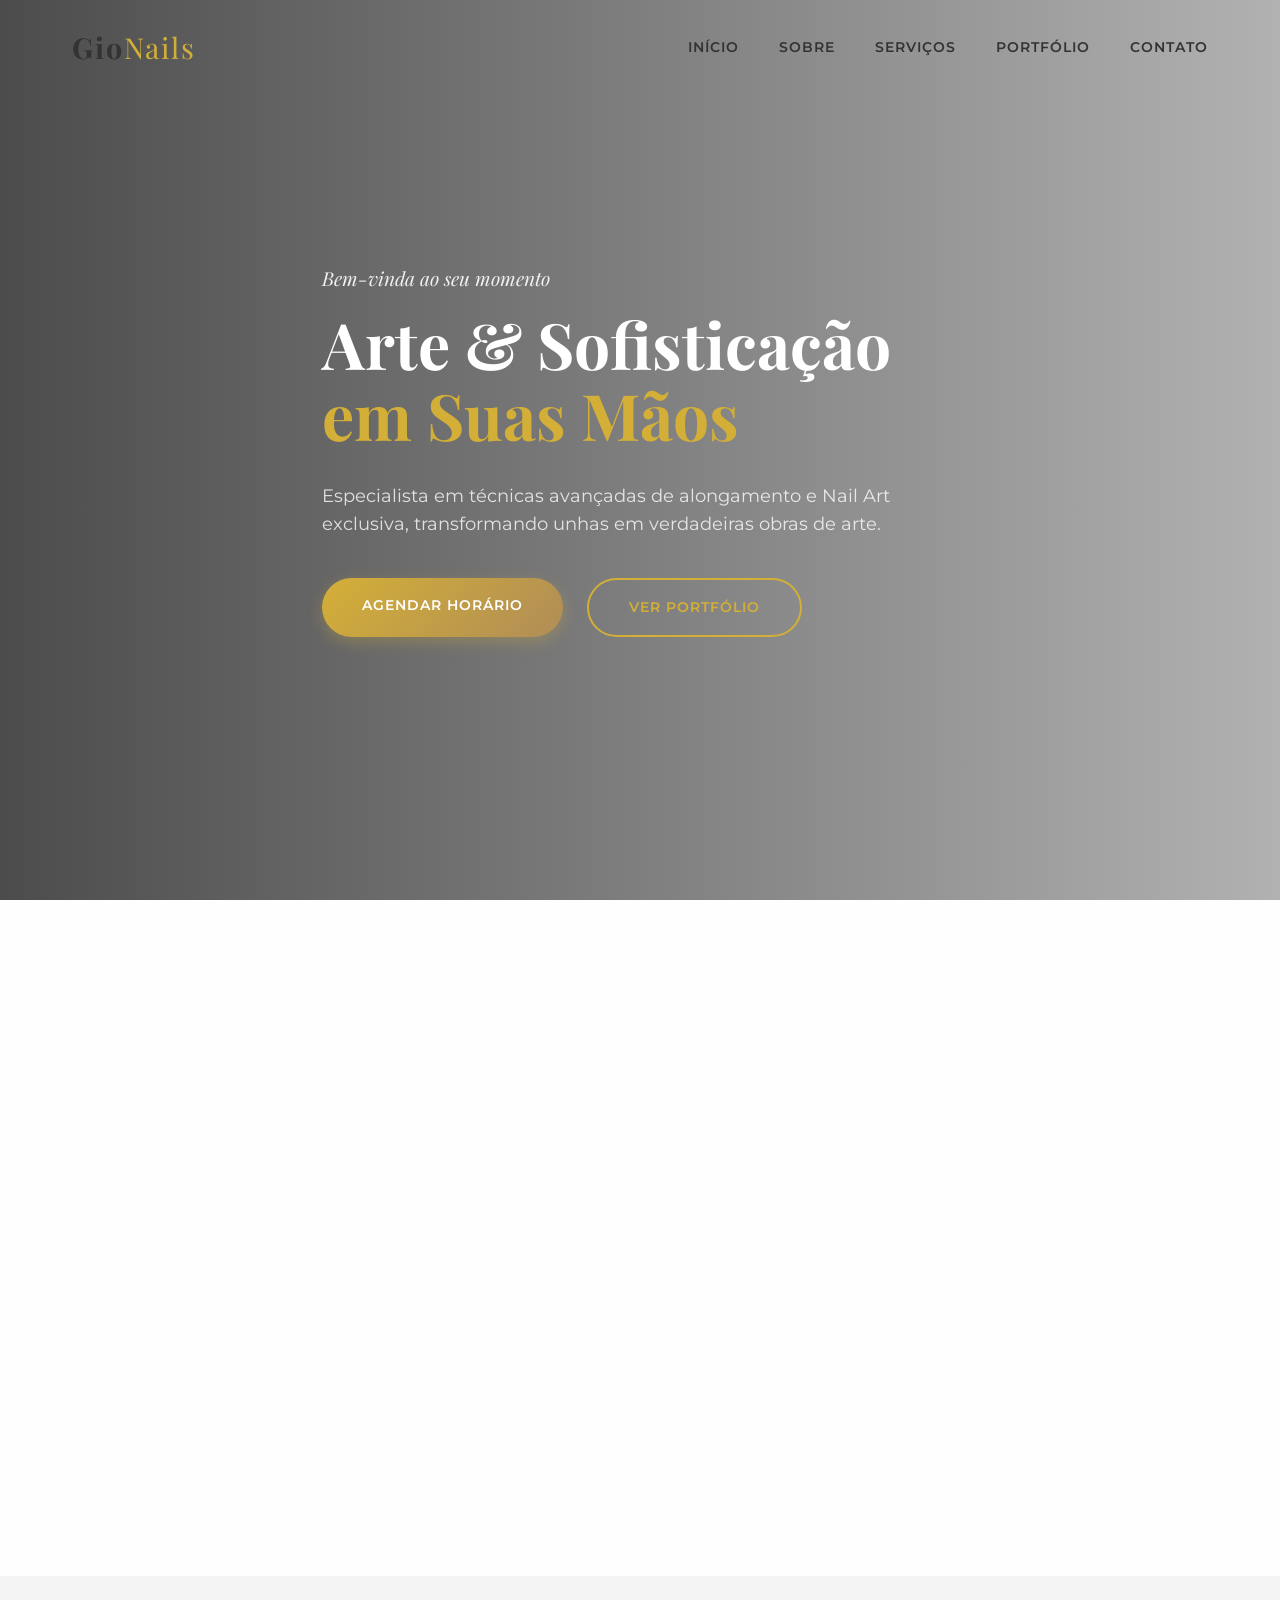
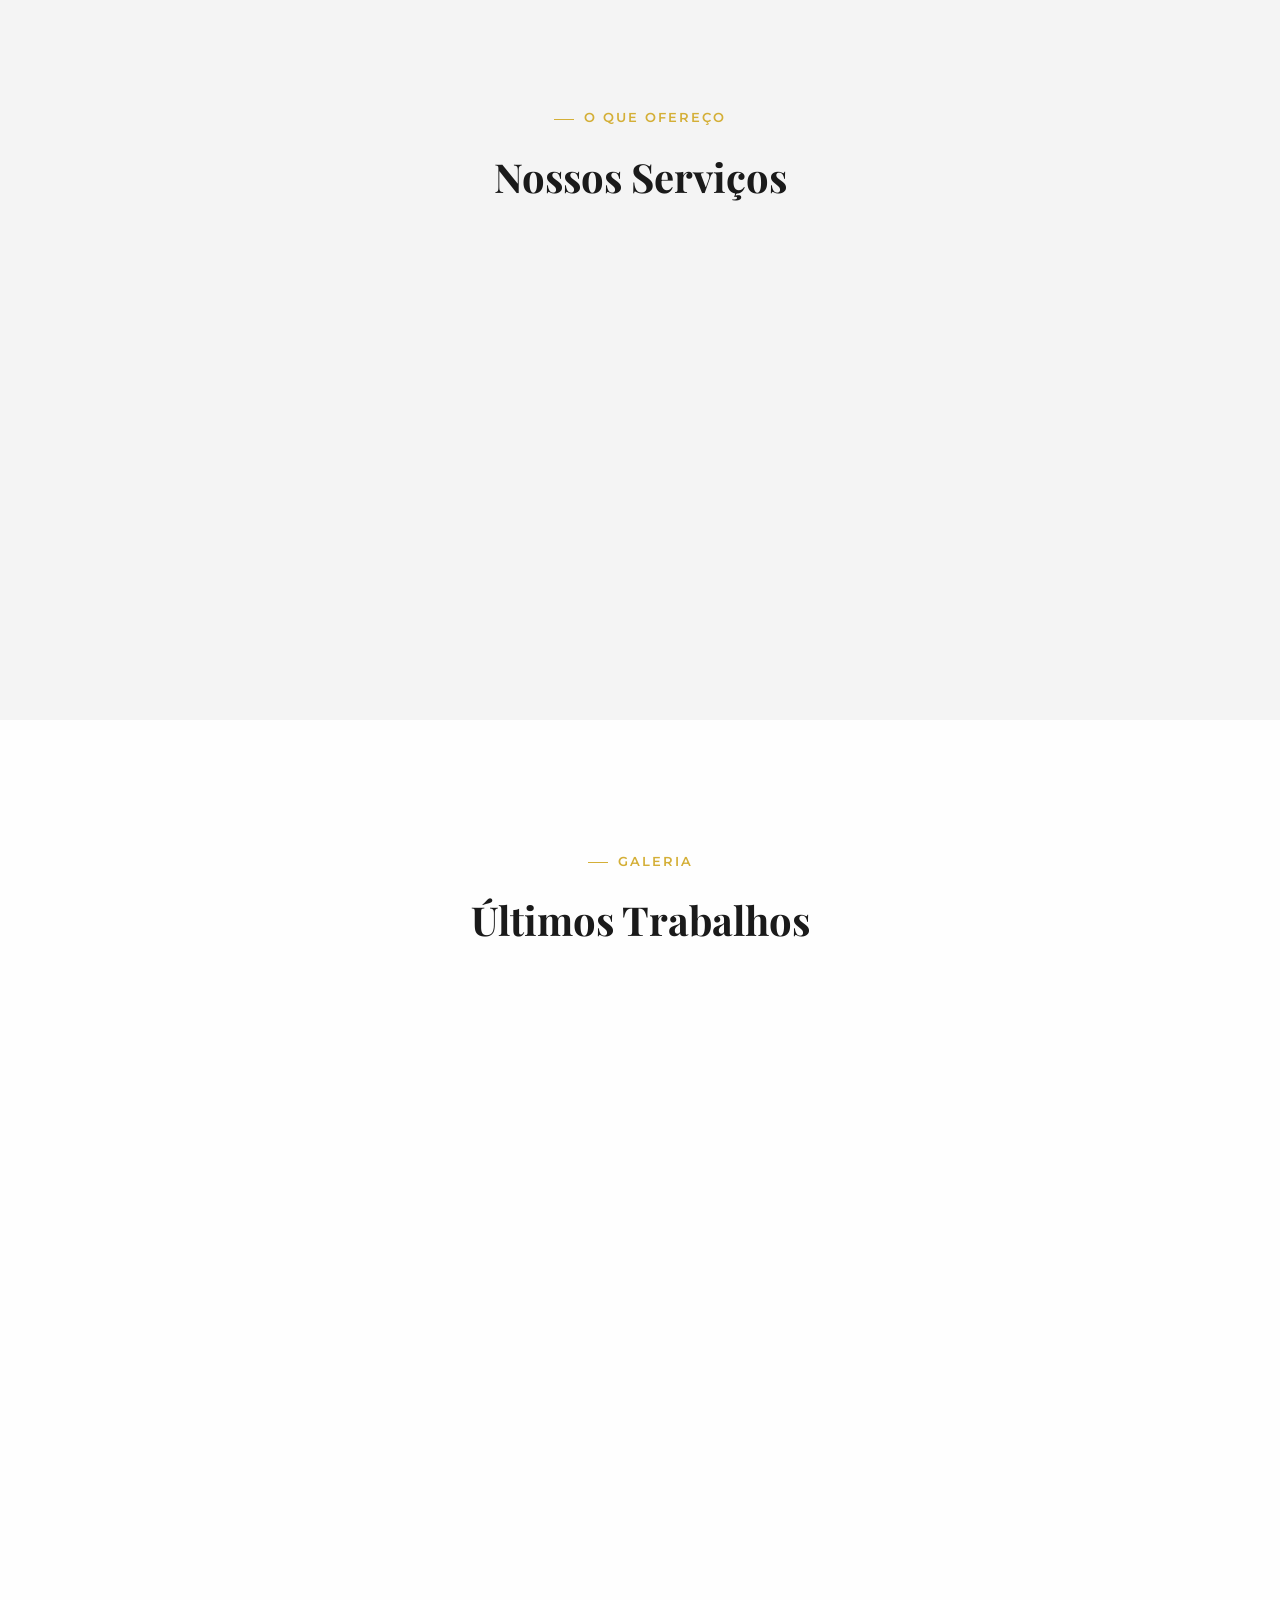
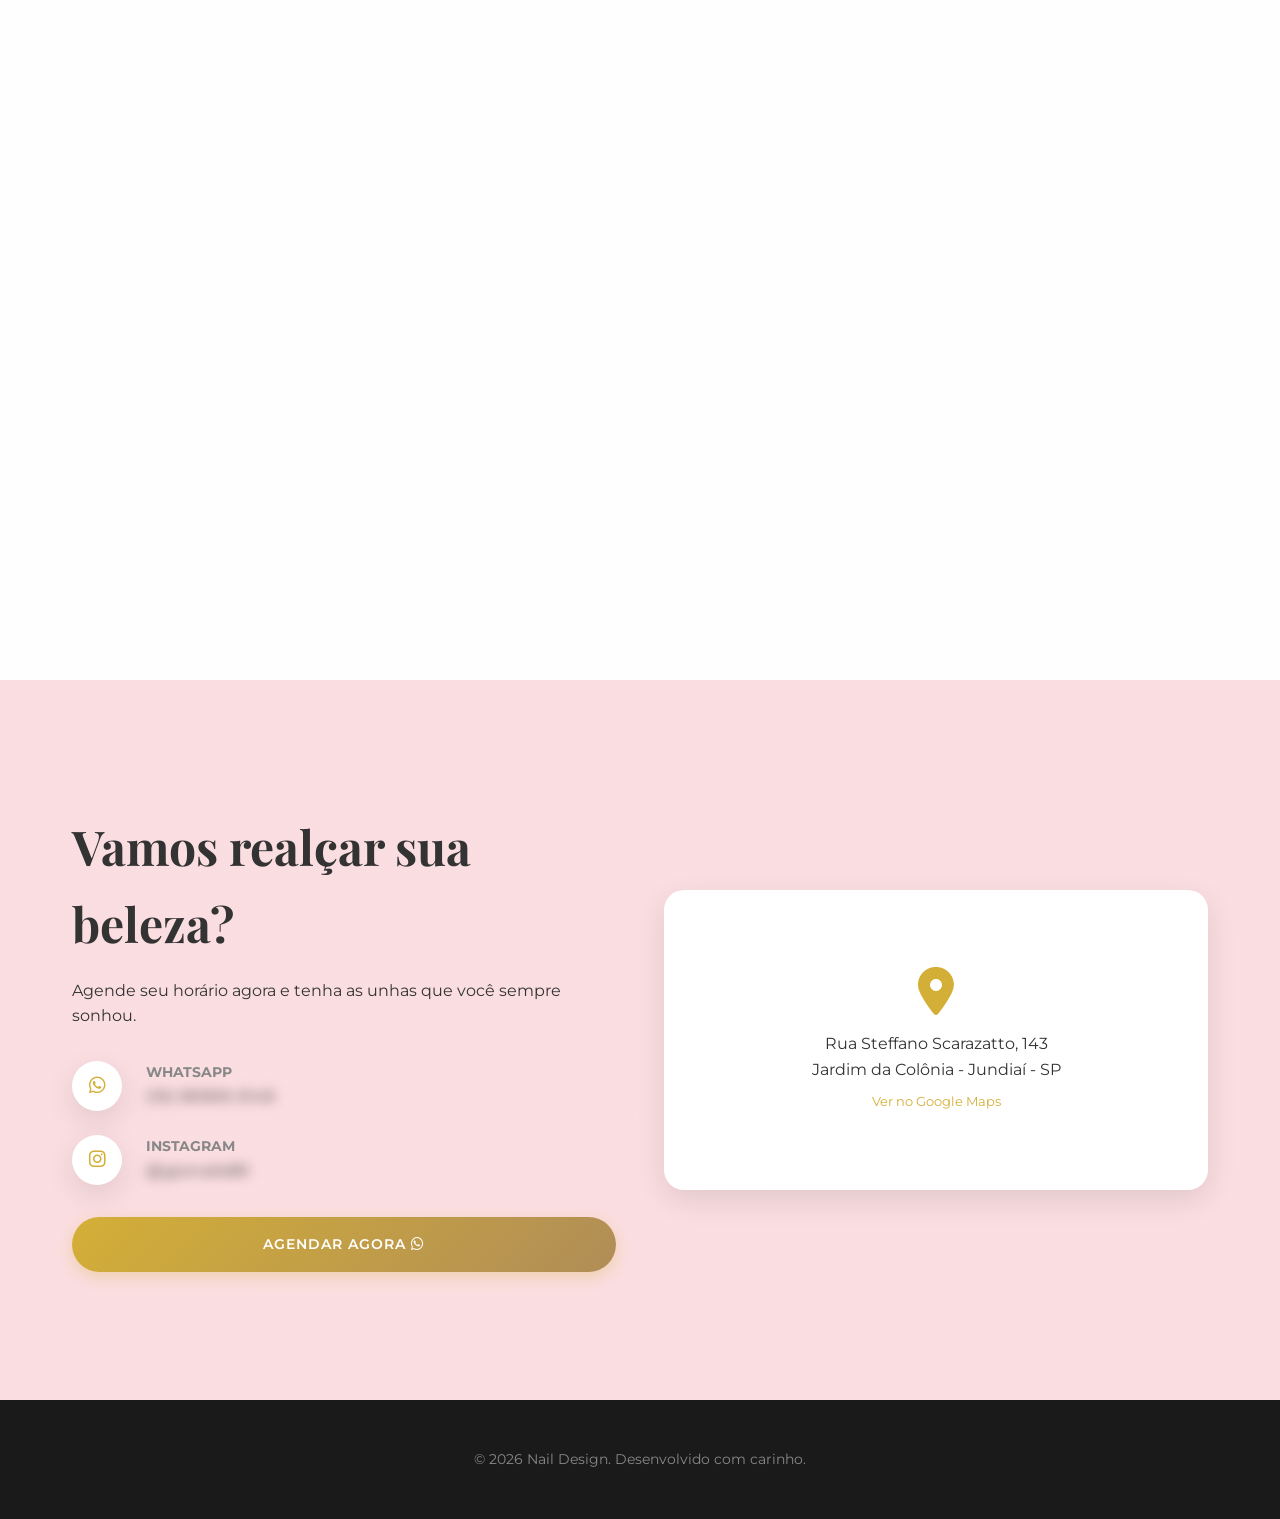
==== index.html @ 6d193b9f "fix: correcao de renderizacao multi-tenant, escopo de fontes e suporte resiliente a slugs e rotas di" ====
<!DOCTYPE html>
<html lang="pt-br">

<head>
    <meta charset="UTF-8">
    <meta name="viewport" content="width=device-width, initial-scale=1.0">
    <base href="/">
    <title>Gio Nails | Arte & Sofisticação</title>
    <meta name="description"
        content="Especialista em unhas de luxo: Gel, Fibra de Vidro e Nail Art exclusiva. Realce sua beleza natural.">

    <!-- Google Fonts -->
    <link rel="preconnect" href="https://fonts.googleapis.com">
    <link rel="preconnect" href="https://fonts.gstatic.com" crossorigin>
    <link
        href="https://fonts.googleapis.com/css2?family=Alex+Brush&family=Cinzel:wght@600;700&family=Cormorant+Garamond:ital,wght@0,600;0,700;1,400&family=Montserrat:wght@300;400;500;600;700&family=Playfair+Display:ital,wght@0,400;0,700;1,400&family=Poppins:wght@400;600;700&display=swap"
        rel="stylesheet">

    <!-- Font Awesome -->
    <link rel="stylesheet" href="https://cdnjs.cloudflare.com/ajax/libs/font-awesome/6.4.0/css/all.min.css">

    <!-- Custom Style -->
    <link rel="stylesheet" href="assets/css/style.css">
</head>

<body>

    <!-- Header Navigation -->
    <header id="navbar">
        <div class="container">
            <div class="logo">
                <a href="#" id="salonLogo">Gio<span>Nails</span></a>
            </div>
            <nav>
                <ul>
                    <li><a href="#home">Início</a></li>
                    <li><a href="#about">Sobre</a></li>
                    <li><a href="#services">Serviços</a></li>
                    <li><a href="#portfolio">Portfólio</a></li>
                    <li><a href="#contact">Contato</a></li>
                </ul>
            </nav>
            <div class="nav-toggle" id="navToggle">
                <span></span>
                <span></span>
                <span></span>
            </div>
        </div>
    </header>

    <!-- Hero Section -->
    <section id="home" class="hero" style="background-image: url('assets/images/f521b753-a874-42fb-b737-9d87aca2990c.jpg');">
        <div class="overlay"></div>
        <div class="container hero-content">
            <h2 class="subtitle" id="heroSubtitle">Bem-vinda ao seu momento</h2>
            <h1 id="heroTitle">Arte & Sofisticação <br><span>em Suas Mãos</span></h1>
            <p id="heroDescription">Especialista em técnicas avançadas de alongamento e Nail Art exclusiva, transformando unhas em
                verdadeiras obras de arte.</p>
            <div class="hero-btns">
                <a href="javascript:void(0)" class="btn btn-primary open-booking">Agendar Horário</a>
                <a href="#portfolio" class="btn btn-secondary">Ver Portfólio</a>
            </div>
        </div>
    </section>

    <!-- About Section -->
    <section id="about" class="about">
        <div class="container grid">
            <div class="about-image">
                <img id="aboutImage" src="assets/images/afc7434f-f6fe-490a-8f70-1a0306cf32e9.jpg" alt="Nail Designer">
            </div>
            <div class="about-text">
                <span class="section-tag" id="bioTag">Minha História</span>
                <h2 id="bioTitle">Paixão pelo que faço</h2>
                <p id="bioText1">Com anos de experiência no mercado de beleza, meu objetivo é oferecer não apenas um serviço de
                    manicure, mas uma experiência de autocuidado e elevação da autoestima.</p>
                <p id="bioText2">Trabalho com os melhores materiais do mercado para garantir durabilidade, saúde e a beleza que suas
                    unhas merecem.</p>
                <div class="stats">
                    <div class="stat-item">
                        <span class="number" id="stat1Num">500+</span>
                        <p id="stat1Text">Clientes Satisfeitas</p>
                    </div>
                    <div class="stat-item">
                        <span class="number" id="stat2Num">5+</span>
                        <p id="stat2Text">Anos de Experiência</p>
                    </div>
                </div>
            </div>
        </div>
    </section>

    <!-- Services Section -->
    <section id="services" class="services">
        <div class="container">
            <div class="section-header">
                <span class="section-tag">O que ofereço</span>
                <h2>Nossos Serviços</h2>
            </div>
            <div class="services-grid" id="servicesGrid">
                <div class="service-card">
                    <i class="fas fa-gem"></i>
                    <h3>Fibra de Vidro</h3>
                    <p>Alongamento ultra realista com máxima durabilidade e resistência.</p>
                </div>
                <div class="service-card active">
                    <i class="fas fa-spa"></i>
                    <h3>Gel Moldado</h3>
                    <p>Técnica precisa que valoriza o formato natural das unhas com elegância.</p>
                </div>
                <div class="service-card">
                    <i class="fas fa-paint-brush"></i>
                    <h3>Nail Art Luxury</h3>
                    <p>Designs exclusivos, pedrarias, francesas e acabamentos únicos para ocasiões especiais.</p>
                </div>
                <div class="service-card">
                    <i class="fas fa-heart"></i>
                    <h3>Spa dos Pés</h3>
                    <p>Tratamento completo para revitalização, esfoliação e cuidado profundo.</p>
                </div>
            </div>
        </div>
    </section>

    <!-- Portfolio Section -->
    <section id="portfolio" class="portfolio">
        <div class="container">
            <div class="section-header">
                <span class="section-tag">Galeria</span>
                <h2>Últimos Trabalhos</h2>
            </div>
            <div class="portfolio-grid" id="galleryGrid">
                <!-- Fotos dinâmicas carregadas pelo main.js -->
                <div class="portfolio-item">
                    <img src="assets/images/1e21f989-b51e-4c4c-852d-e35d7cf355d9.jpg" alt="Trabalho 1">
                </div>
                <div class="portfolio-item">
                    <img src="assets/images/23fdaed9-340f-465a-8ac6-9ca7496e29a2.jpg" alt="Trabalho 2">
                </div>
                <div class="portfolio-item">
                    <img src="assets/images/93e46d34-e858-4c4e-88a7-ebb8744f803e.jpg" alt="Trabalho 3">
                </div>
                <div class="portfolio-item">
                    <img src="assets/images/WhatsApp Image 2026-03-12 at 19.32.42.jpeg" alt="Trabalho 4">
                </div>
                <div class="portfolio-item">
                    <img src="assets/images/b7c6d662-d34d-4724-a673-5b571d7343f0.jpg" alt="Trabalho 5">
                </div>
                <div class="portfolio-item">
                    <img src="assets/images/e5f952e3-43fb-4d1e-a698-6eebbc0035cb.jpg" alt="Trabalho 6">
                </div>
                <div class="portfolio-item">
                    <img src="assets/images/efa43829-3591-4dd2-bf77-82079aee6f01.jpg" alt="Trabalho 7">
                </div>
                <div class="portfolio-item">
                    <img src="assets/images/f521b753-a874-42fb-b737-9d87aca2990c.jpg" alt="Trabalho 8">
                </div>
                <div class="portfolio-item">
                    <img src="assets/images/f7edafae-399b-4765-945a-c9f4c9a93700.jpg" alt="Trabalho 9">
                </div>
            </div>
        </div>
    </section>

    <!-- Contact Section -->
    <section id="contact" class="contact">
        <div class="container grid">
            <div class="contact-info">
                <h2>Vamos realçar sua beleza?</h2>
                <p>Agende seu horário agora e tenha as unhas que você sempre sonhou.</p>
                <div class="info-list">
                    <a href="https://wa.me/5519999995149" target="_blank" class="info-item" id="contactWhatsappLink">
                        <i class="fab fa-whatsapp"></i>
                        <div>
                            <h4>WhatsApp</h4>
                            <p><span class="blurred-text" id="contactWhatsappText" title="Informação oculta">(19) 99999-5149</span></p>
                        </div>
                    </a>
                    <a href="https://www.instagram.com/gionails80" target="_blank" class="info-item" id="contactInstagramLink">
                        <i class="fab fa-instagram"></i>
                        <div>
                            <h4>Instagram</h4>
                            <p><span class="blurred-text" id="contactInstagramText" title="Informação oculta">@gionails80</span></p>
                        </div>
                    </a>
                </div>
                <a href="javascript:void(0)" class="btn btn-primary full-width open-booking">Agendar Agora <i
                        class="fab fa-whatsapp"></i></a>
            </div>
            <div class="contact-map">
                <!-- Location Placeholder -->
                <a id="contactMapsLink" href="https://www.google.com/maps/search/?api=1&query=Rua+Steffano+Scarazatto,+143+-+Jardim+da+Colônia+-+Jundiaí+-+SP"
                    target="_blank" class="map-placeholder">
                    <i class="fas fa-map-marker-alt"></i>
                    <p id="contactAddress">Rua Steffano Scarazatto, 143 <br> Jardim da Colônia - Jundiaí - SP</p>
                    <span style="font-size: 0.8rem; color: var(--primary); margin-top: 10px;">Ver no Google Maps</span>
                </a>
            </div>
        </div>
    </section>

    <!-- Booking Modal -->
    <div id="bookingModal" class="booking-modal">
        <div class="booking-modal-content">
            <span class="close-modal">&times;</span>
            <div class="booking-modal-header">
                <h2>Agende seu Horário</h2>
                <p>Preencha os dados abaixo para solicitar seu agendamento.</p>
            </div>
            <form id="bookingForm">
                <div class="form-group">
                    <label for="name">Seu Nome</label>
                    <input type="text" id="name" placeholder="Digite seu nome completo" required>
                </div>
                <div class="form-group">
                    <label for="whatsapp">Seu WhatsApp</label>
                    <input type="tel" id="whatsapp" placeholder="(DDD) 99999-9999" required>
                </div>
                <div class="form-group">
                    <label for="service">Serviço Desejado</label>
                    <select id="service" required>
                        <option value="" disabled selected>Selecione um serviço</option>
                        <option value="Fibra de Vidro">Fibra de Vidro</option>
                        <option value="Banho de Gel">Banho de Gel</option>
                        <option value="Nail Art Luxury">Nail Art Luxury</option>
                        <option value="Spa dos Pés">Spa dos Pés</option>
                        <option value="Manutenção">Manutenção</option>
                    </select>
                </div>
                <div class="form-row">
                    <div class="form-group">
                        <label for="date">Data</label>
                        <input type="date" id="date" required>
                    </div>
                    <div class="form-group">
                        <label for="time">Horário</label>
                        <select id="time" required>
                            <option value="" disabled selected>Escolha</option>
                            <option value="09:00">09:00</option>
                            <option value="10:30">10:30</option>
                            <option value="14:00">14:00</option>
                            <option value="15:30">15:30</option>
                            <option value="17:00">17:00</option>
                        </select>
                    </div>
                </div>
                <button type="submit" class="btn btn-primary full-width">Solicitar Agendamento via WhatsApp</button>
            </form>
        </div>
    </div>

    <!-- Footer -->
    <footer>
        <div class="container">
            <p>&copy; 2026 Nail Design. Desenvolvido com carinho.</p>
        </div>
    </footer>

    <!-- Back to Top -->
    <a href="#" class="back-to-top" id="backToTop"><i class="fas fa-chevron-up"></i></a>

    <!-- Custom JS (Modules) -->
    <script type="module" src="assets/js/main.js"></script>
</body>

</html>
---- assets/css/style.css ----
/* CSS Variables for a Premium Palette */
:root {
    --primary: #D4AF37;
    /* Gold */
    --secondary: #FADADD;
    /* Blush Pink */
    --accent: #B08D57;
    /* Deep Gold */
    --dark: #1a1a1a;
    --light: #fefefe;
    --grey: #f4f4f4;
    --text: #333333;
    --transition: all 0.4s cubic-bezier(0.4, 0, 0.2, 1);
    --shadow: 0 10px 30px rgba(0, 0, 0, 0.1);
    --glass: rgba(255, 255, 255, 0.8);
    --font-main: 'Montserrat', sans-serif;
    --font-heading: 'Playfair Display', serif;
}

/* Base Reset */
* {
    margin: 0;
    padding: 0;
    box-sizing: border-box;
}

html {
    scroll-behavior: smooth;
}

body {
    font-family: var(--font-main);
    color: var(--text);
    background-color: var(--light);
    line-height: 1.6;
    overflow-x: hidden;
}

h1,
h2,
h3 {
    font-family: var(--font-heading);
}

ul {
    list-style: none;
}

a {
    text-decoration: none;
    color: inherit;
    transition: var(--transition);
}

img {
    max-width: 100%;
    display: block;
}

.container {
    max-width: 1200px;
    margin: 0 auto;
    padding: 0 2rem;
}

.grid {
    display: grid;
    gap: 3rem;
    align-items: center;
}

/* Reusable Components */
.section-tag {
    display: inline-block;
    font-size: 0.8rem;
    font-weight: 600;
    text-transform: uppercase;
    color: var(--primary);
    letter-spacing: 2px;
    margin-bottom: 1rem;
    position: relative;
    padding-left: 30px;
}

.section-tag::before {
    content: '';
    position: absolute;
    left: 0;
    top: 50%;
    width: 20px;
    height: 1px;
    background: var(--primary);
}

.section-header {
    text-align: center;
    margin-bottom: 4rem;
}

.section-header h2 {
    font-size: 2.5rem;
    color: var(--dark);
}

.btn {
    display: inline-block;
    padding: 1rem 2.5rem;
    border-radius: 50px;
    font-weight: 600;
    font-size: 0.9rem;
    text-transform: uppercase;
    letter-spacing: 1px;
    cursor: pointer;
    transition: var(--transition);
}

.btn-primary {
    background: linear-gradient(135deg, var(--primary), var(--accent));
    color: white;
    box-shadow: 0 5px 15px rgba(212, 175, 55, 0.3);
}

.btn-primary:hover {
    transform: translateY(-3px);
    box-shadow: 0 8px 25px rgba(212, 175, 55, 0.5);
}

.btn-secondary {
    background: transparent;
    border: 2px solid var(--primary);
    color: var(--primary);
}

.btn-secondary:hover {
    background: var(--primary);
    color: white;
}

.full-width {
    width: 100%;
    text-align: center;
}

/* Navbar */
header {
    position: fixed;
    top: 0;
    left: 0;
    width: 100%;
    z-index: 1000;
    padding: 1.5rem 0;
    transition: var(--transition);
}

header.scrolled {
    background: var(--glass);
    backdrop-filter: blur(10px);
    padding: 1rem 0;
    box-shadow: var(--shadow);
}

header .container {
    display: flex;
    justify-content: space-between;
    align-items: center;
}

.logo a {
    font-size: 1.8rem;
    font-family: var(--font-heading);
    font-weight: 700;
    letter-spacing: 2px;
}

.logo span {
    color: var(--primary);
    font-weight: 400;
}

nav ul {
    display: flex;
    gap: 2.5rem;
}

nav a {
    font-size: 0.85rem;
    font-weight: 600;
    text-transform: uppercase;
    letter-spacing: 1px;
}

nav a:hover {
    color: var(--primary);
}

.nav-toggle {
    display: none;
    cursor: pointer;
}

/* Hero Section */
.hero {
    height: 100vh;
    background: url('../images/f521b753-a874-42fb-b737-9d87aca2990c.jpg') no-repeat center center/cover;
    display: flex;
    align-items: center;
    position: relative;
    color: white;
}

.hero .overlay {
    position: absolute;
    top: 0;
    left: 0;
    width: 100%;
    height: 100%;
    background: linear-gradient(to right, rgba(0, 0, 0, 0.7), rgba(0, 0, 0, 0.3));
}

.hero-content {
    position: relative;
    z-index: 1;
    max-width: 700px;
}

.hero-content h2 {
    font-size: 1.2rem;
    font-style: italic;
    font-weight: 400;
    margin-bottom: 1rem;
    opacity: 0.9;
}

.hero-content h1 {
    font-size: 4rem;
    line-height: 1.1;
    margin-bottom: 2rem;
}

.hero-content h1 span {
    color: var(--primary);
}

.hero-content p {
    font-size: 1.1rem;
    margin-bottom: 2.5rem;
    opacity: 0.8;
}

.hero-btns {
    display: flex;
    gap: 1.5rem;
}

/* About Section */
.about {
    padding: 8rem 0;
}

.about .grid {
    grid-template-columns: 1fr 1.2fr;
}

.about-image {
    position: relative;
}

.about-image img {
    border-radius: 20px;
    box-shadow: 20px 20px 0 var(--secondary);
}

.about-text h2 {
    font-size: 3rem;
    margin-bottom: 1.5rem;
}

.about-text p {
    margin-bottom: 1.5rem;
    color: #666;
}

.stats {
    display: flex;
    gap: 3rem;
    margin-top: 2.5rem;
}

.stat-item .number {
    display: block;
    font-size: 2.5rem;
    font-family: var(--font-heading);
    color: var(--primary);
    font-weight: 700;
}

.stat-item p {
    font-size: 0.9rem;
    margin-bottom: 0;
}

/* Services Section */
.services {
    padding: 8rem 0;
    background-color: var(--grey);
}

.services-grid {
    display: grid;
    grid-template-columns: repeat(auto-fit, minmax(250px, 1fr));
    gap: 2rem;
}

.service-card {
    background: white;
    padding: 3rem 2rem;
    border-radius: 20px;
    text-align: center;
    transition: var(--transition);
    border: 1px solid transparent;
}

.service-card i {
    font-size: 2.5rem;
    color: var(--primary);
    margin-bottom: 1.5rem;
}

.service-card h3 {
    margin-bottom: 1rem;
    font-size: 1.5rem;
}

.service-card:hover {
    transform: translateY(-10px);
    box-shadow: var(--shadow);
    border-color: var(--secondary);
}

.service-card.active {
    background: linear-gradient(135deg, var(--dark), #333);
    color: white;
}

.service-card.active i {
    color: var(--primary);
}

/* Portfolio Section */
.portfolio {
    padding: 8rem 0;
}

.portfolio-grid {
    display: grid;
    grid-template-columns: repeat(3, 1fr);
    gap: 1rem;
}

.portfolio-item {
    position: relative;
    overflow: hidden;
    border-radius: 15px;
    aspect-ratio: 1;
    cursor: pointer;
}

.portfolio-item img {
    width: 100%;
    height: 100%;
    object-fit: cover;
    transition: var(--transition);
}

.portfolio-item:hover img {
    transform: scale(1.1);
}

/* Contact Section */
.contact {
    padding: 8rem 0;
    background-color: var(--secondary);
    background: linear-gradient(rgba(250, 218, 221, 0.9), rgba(250, 218, 221, 0.9)), url('../images/f521b753-a874-42fb-b737-9d87aca2990c.jpg') center/cover;
}

.contact .grid {
    grid-template-columns: 1fr 1fr;
}

.contact-info h2 {
    font-size: 3rem;
    margin-bottom: 1rem;
}

.info-list {
    margin: 2rem 0;
}

.info-item {
    display: flex;
    align-items: center;
    gap: 1.5rem;
    margin-bottom: 1.5rem;
}

.info-item i {
    width: 50px;
    height: 50px;
    background: white;
    border-radius: 50%;
    display: flex;
    align-items: center;
    justify-content: center;
    color: var(--primary);
    font-size: 1.2rem;
    box-shadow: var(--shadow);
}

.info-item h4 {
    font-size: 0.9rem;
    text-transform: uppercase;
    color: #888;
}

.blurred-text {
    filter: blur(6px);
    user-select: none;
    -webkit-user-select: none;
    display: inline-block;
    letter-spacing: 0.5px;
    transition: filter 0.3s ease;
    cursor: default;
}

.map-placeholder {
    background: white;
    height: 100%;
    min-height: 300px;
    border-radius: 20px;
    display: flex;
    flex-direction: column;
    align-items: center;
    justify-content: center;
    text-align: center;
    padding: 2rem;
    box-shadow: var(--shadow);
}

.map-placeholder i {
    font-size: 3rem;
    color: var(--primary);
    margin-bottom: 1rem;
}

/* Footer */
footer {
    padding: 3rem 0;
    text-align: center;
    background: var(--dark);
    color: #888;
    font-size: 0.9rem;
}

/* Back to Top */
.back-to-top {
    position: fixed;
    bottom: 30px;
    right: 30px;
    width: 50px;
    height: 50px;
    background: var(--primary);
    color: white;
    border-radius: 50%;
    display: flex;
    align-items: center;
    justify-content: center;
    opacity: 0;
    visibility: hidden;
    transition: var(--transition);
    z-index: 999;
}

.back-to-top.show {
    opacity: 1;
    visibility: visible;
}

/* Modal Styles */
.booking-modal {
    position: fixed;
    top: 0;
    left: 0;
    width: 100%;
    height: 100%;
    background: rgba(0, 0, 0, 0.7);
    backdrop-filter: blur(5px);
    display: none;
    /* Changed to none */
    align-items: center;
    justify-content: center;
    z-index: 9999;
    /* Increased z-index */
    opacity: 0;
    transition: opacity 0.4s ease;
}

.booking-modal.active {
    display: flex;
    opacity: 1;
}

.booking-modal-content {
    background: white;
    padding: 3rem;
    border-radius: 20px;
    max-width: 500px;
    width: 90%;
    position: relative;
    box-shadow: 0 20px 50px rgba(0, 0, 0, 0.2);
    transform: translateY(-30px);
    transition: var(--transition);
}

.booking-modal.active .booking-modal-content {
    transform: translateY(0);
}

.close-modal {
    position: absolute;
    top: 20px;
    right: 25px;
    font-size: 2rem;
    cursor: pointer;
    color: #888;
    transition: var(--transition);
}

.close-modal:hover {
    color: var(--primary);
}

.booking-modal-header {
    text-align: center;
    margin-bottom: 2rem;
}

.booking-modal-header h2 {
    font-size: 2rem;
    margin-bottom: 0.5rem;
}

.booking-modal-header p {
    color: #666;
    font-size: 0.9rem;
}

/* Form Styles */
.form-group {
    margin-bottom: 1.5rem;
}

.form-group label {
    display: block;
    font-size: 0.85rem;
    font-weight: 600;
    margin-bottom: 0.5rem;
    color: #444;
}

.form-group input,
.form-group select {
    width: 100%;
    padding: 0.8rem 1rem;
    border: 1px solid #ddd;
    border-radius: 10px;
    font-family: inherit;
    font-size: 0.95rem;
    transition: var(--transition);
}

.form-group input:focus,
.form-group select:focus {
    outline: none;
    border-color: var(--primary);
    box-shadow: 0 0 0 3px rgba(212, 175, 55, 0.1);
}

.form-row {
    display: grid;
    grid-template-columns: 1.5fr 1fr;
    gap: 1rem;
}

/* Reveal Animation Styles */
.service-card,
.portfolio-item,
.about-text,
.about-image {
    opacity: 0;
    transform: translateY(30px);
    transition: all 0.6s ease-out;
}

.service-card.visible,
.portfolio-item.visible,
.about-text.visible,
.about-image.visible {
    opacity: 1;
    transform: translateY(0);
}

/* Mobile Responsive */
@media (max-width: 992px) {
    .hero-content h1 {
        font-size: 3rem;
    }

    .about .grid,
    .contact .grid {
        grid-template-columns: 1fr;
    }

    .portfolio-grid {
        grid-template-columns: repeat(2, 1fr);
    }
}

@media (max-width: 768px) {
    header {
        padding: 1rem 0;
        background: var(--glass);
        backdrop-filter: blur(10px);
    }

    nav {
        position: fixed;
        top: 0;
        right: -100%;
        width: 80%;
        height: 100vh;
        background: white;
        padding: 5rem 2rem;
        transition: var(--transition);
        box-shadow: -10px 0 30px rgba(0, 0, 0, 0.1);
    }

    nav.active {
        right: 0;
    }

    nav ul {
        flex-direction: column;
        gap: 2rem;
    }

    .nav-toggle {
        display: block;
    }

    .hero-content h1 {
        font-size: 2.5rem;
    }

    .hero-btns {
        flex-direction: column;
    }

    .portfolio-grid {
        grid-template-columns: 1fr;
    }
}
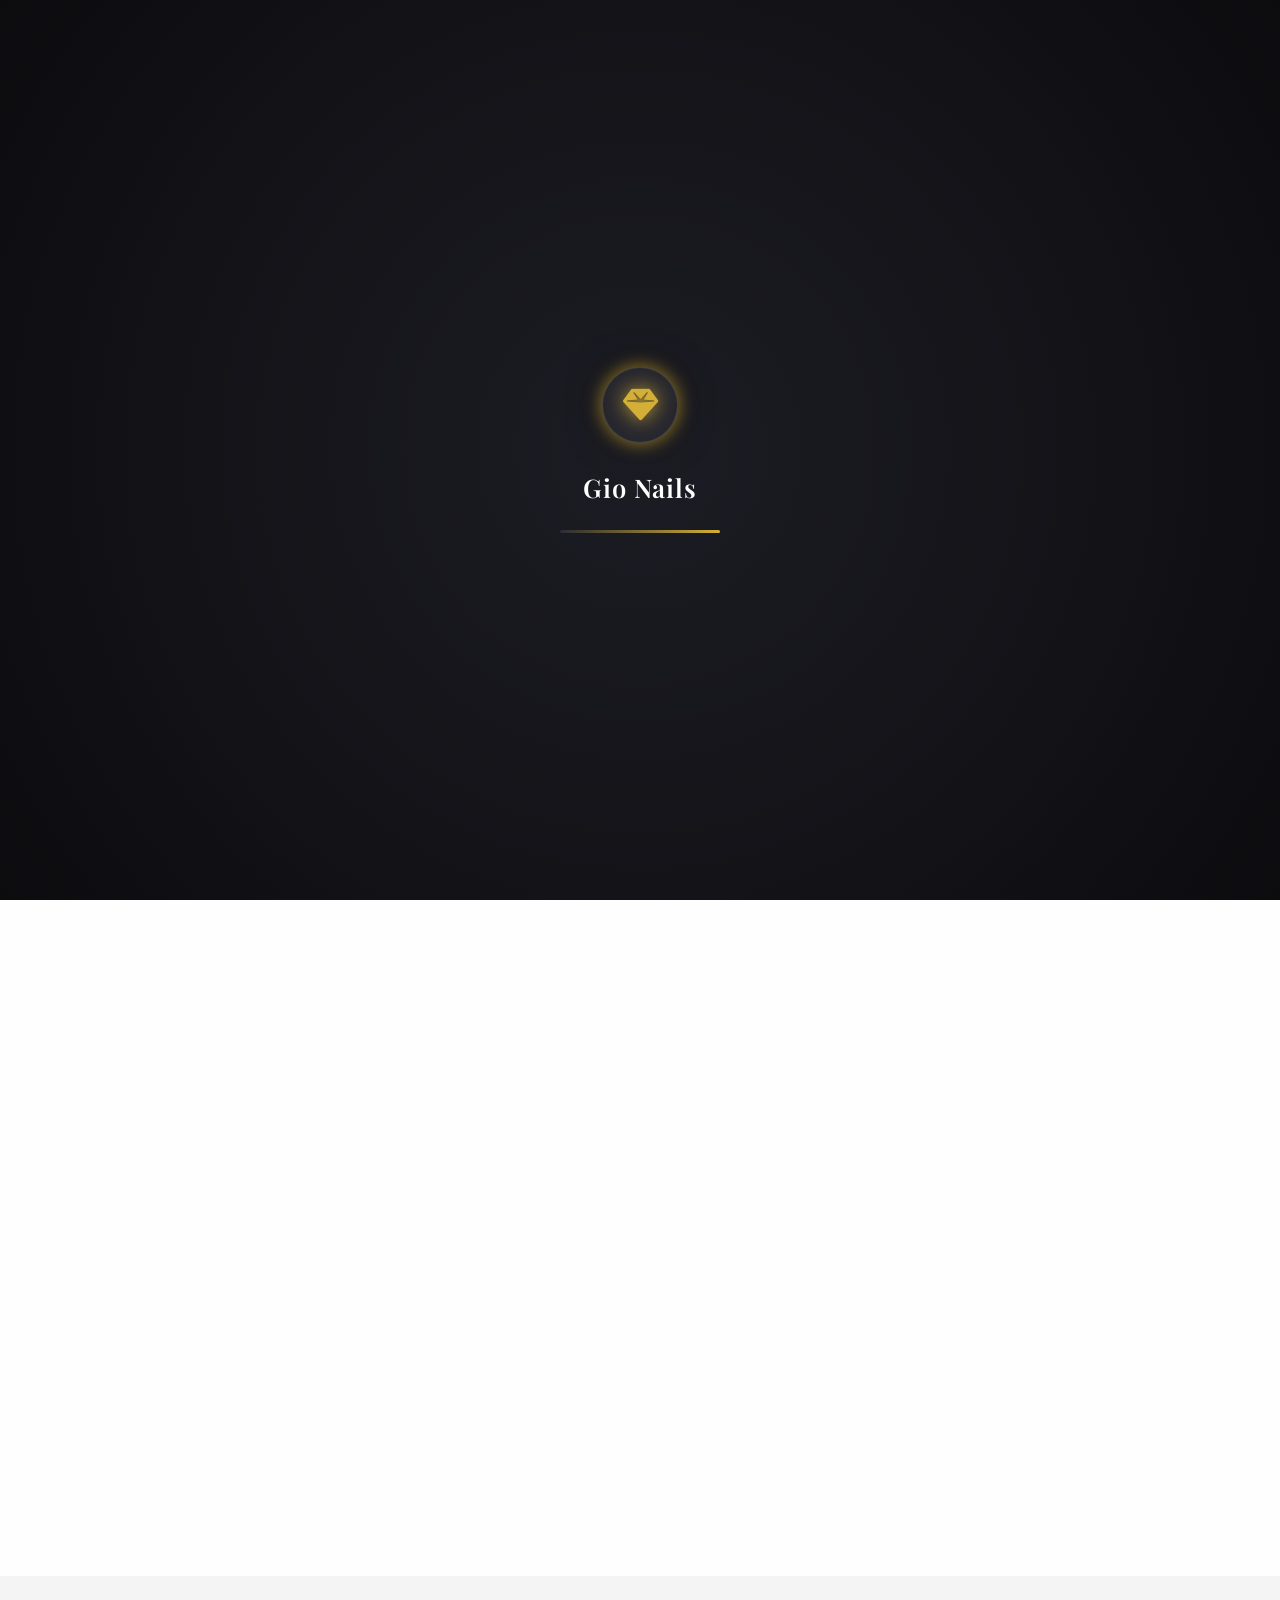
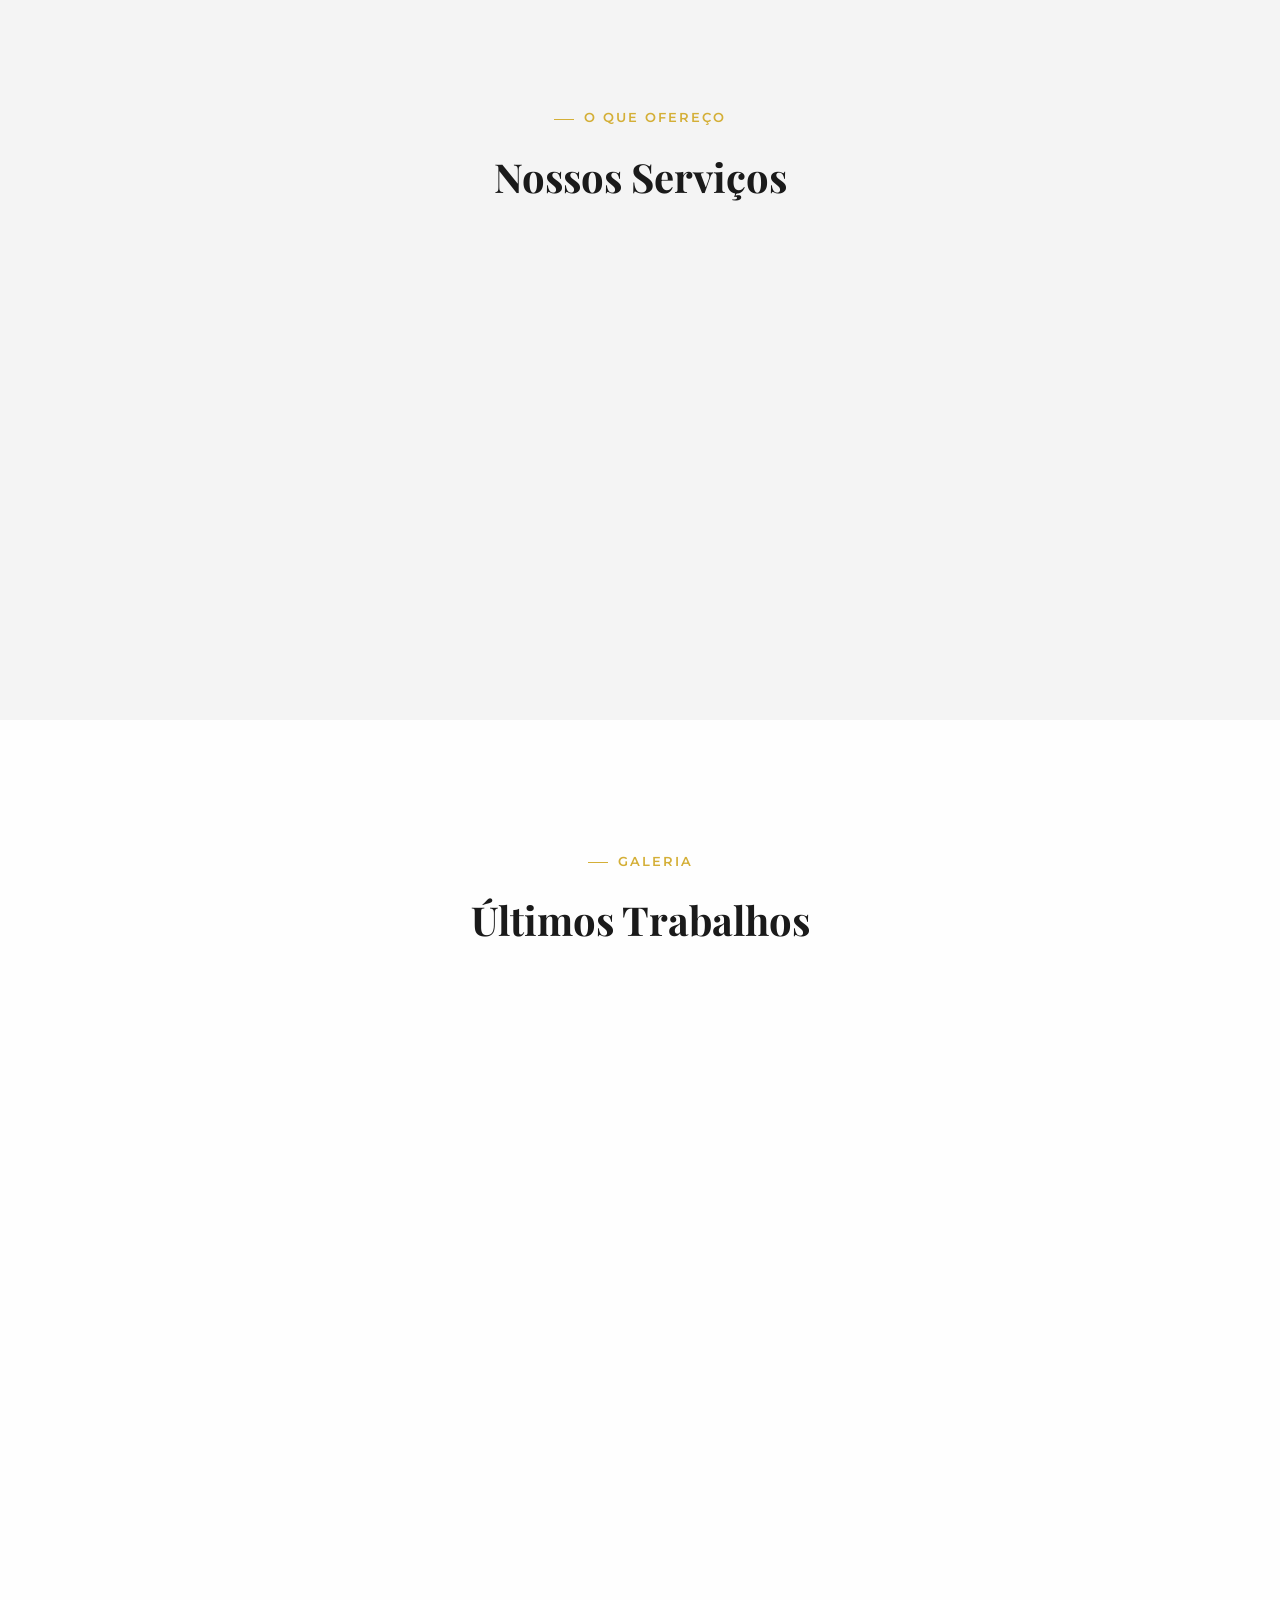
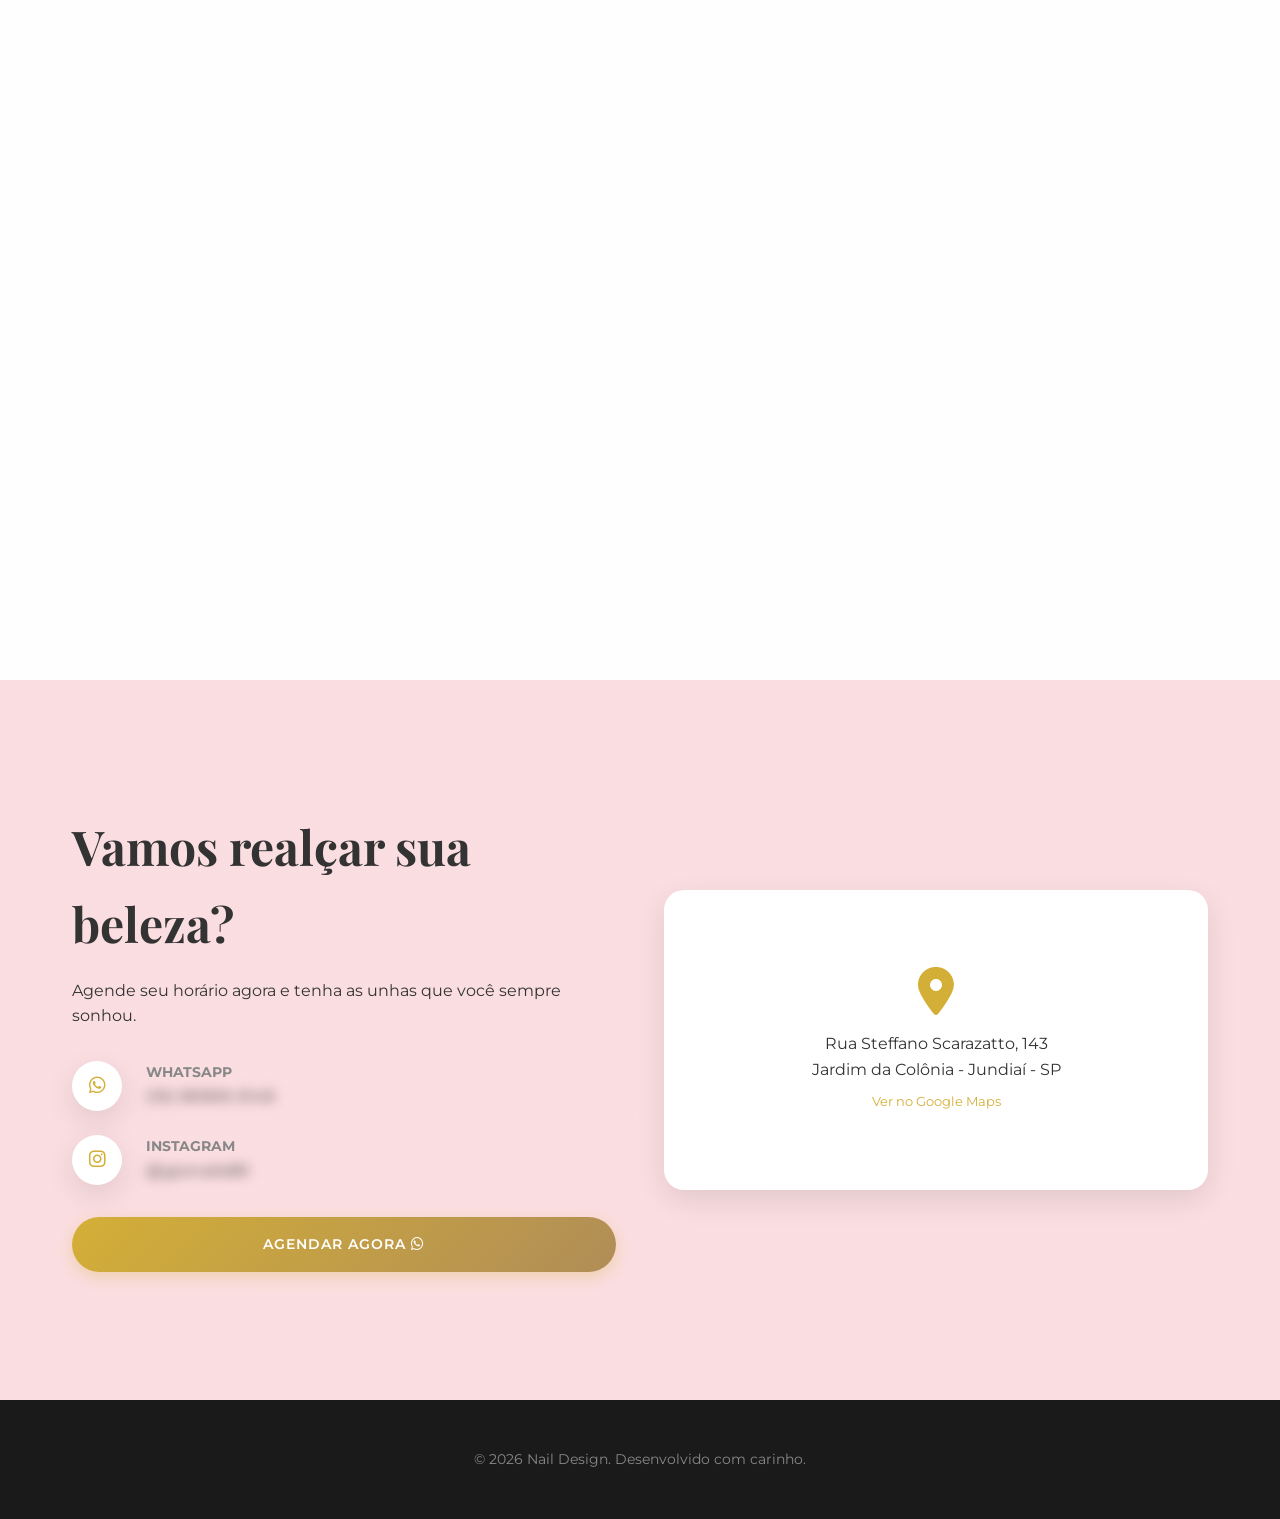
==== commit 77969fc2: "feat(ux): preloader de luxo, deteccao instantanea de salao e cache em memoria para eliminar transica" ====
--- a/index.html
+++ b/index.html
@@ -21,9 +21,69 @@
 
     <!-- Custom Style -->
     <link rel="stylesheet" href="assets/css/style.css">
+
+    <!-- Immediate Salon Pre-configuration -->
+    <script>
+        (function() {
+            try {
+                var p = new URLSearchParams(window.location.search);
+                var s = window.location.pathname.split('/').filter(Boolean);
+                var slug = p.get('salon');
+                if (!slug && s[0] === 's' && s[1]) slug = s[1];
+                if (slug) {
+                    slug = slug.toLowerCase();
+                    if (slug === 'bellanais') slug = 'bellanails';
+                }
+                window.__INITIAL_SALON_SLUG__ = slug || 'gionails';
+
+                // Check if we have cached salon branding in localStorage
+                var cached = localStorage.getItem('salon_cache_' + (slug || 'gionails'));
+                if (cached) {
+                    var data = JSON.parse(cached);
+                    var sln = data.salon || data;
+                    if (sln.primary_color) {
+                        document.documentElement.style.setProperty('--primary', sln.primary_color);
+                    }
+                    if (sln.name) {
+                        document.title = sln.name + ' | Arte & Sofisticação';
+                    }
+                } else if (slug && slug.indexOf('bella') !== -1) {
+                    document.documentElement.style.setProperty('--primary', '#00b894');
+                    document.title = 'Studio Bella Nails | Arte & Sofisticação';
+                }
+            } catch(e) {}
+        })();
+    </script>
 </head>
 
 <body>
+
+    <!-- Luxury Salon Preloader -->
+    <div id="salonPreloader" class="salon-preloader">
+        <div class="preloader-inner">
+            <div class="preloader-gem">
+                <i class="fas fa-gem"></i>
+            </div>
+            <h2 id="preloaderSalonName" class="preloader-title">Studio Bella Nails</h2>
+            <div class="preloader-progress">
+                <div class="preloader-bar"></div>
+            </div>
+        </div>
+    </div>
+    <script>
+        (function() {
+            var el = document.getElementById('preloaderSalonName');
+            if (el && window.__INITIAL_SALON_SLUG__) {
+                if (window.__INITIAL_SALON_SLUG__.indexOf('bella') !== -1) {
+                    el.textContent = 'Studio Bella Nails';
+                } else if (window.__INITIAL_SALON_SLUG__ === 'gionails') {
+                    el.textContent = 'Gio Nails';
+                } else {
+                    el.textContent = 'Carregando Studio...';
+                }
+            }
+        })();
+    </script>
 
     <!-- Header Navigation -->
     <header id="navbar">
--- a/assets/css/style.css
+++ b/assets/css/style.css
@@ -1,671 +1,773 @@
-/* CSS Variables for a Premium Palette */
-:root {
-    --primary: #D4AF37;
-    /* Gold */
-    --secondary: #FADADD;
-    /* Blush Pink */
-    --accent: #B08D57;
-    /* Deep Gold */
-    --dark: #1a1a1a;
-    --light: #fefefe;
-    --grey: #f4f4f4;
-    --text: #333333;
-    --transition: all 0.4s cubic-bezier(0.4, 0, 0.2, 1);
-    --shadow: 0 10px 30px rgba(0, 0, 0, 0.1);
-    --glass: rgba(255, 255, 255, 0.8);
-    --font-main: 'Montserrat', sans-serif;
-    --font-heading: 'Playfair Display', serif;
-}
-
-/* Base Reset */
-* {
-    margin: 0;
-    padding: 0;
-    box-sizing: border-box;
-}
-
-html {
-    scroll-behavior: smooth;
-}
-
-body {
-    font-family: var(--font-main);
-    color: var(--text);
-    background-color: var(--light);
-    line-height: 1.6;
-    overflow-x: hidden;
-}
-
-h1,
-h2,
-h3 {
-    font-family: var(--font-heading);
-}
-
-ul {
-    list-style: none;
-}
-
-a {
-    text-decoration: none;
-    color: inherit;
-    transition: var(--transition);
-}
-
-img {
-    max-width: 100%;
-    display: block;
-}
-
-.container {
-    max-width: 1200px;
-    margin: 0 auto;
-    padding: 0 2rem;
-}
-
-.grid {
-    display: grid;
-    gap: 3rem;
-    align-items: center;
-}
-
-/* Reusable Components */
-.section-tag {
-    display: inline-block;
-    font-size: 0.8rem;
-    font-weight: 600;
-    text-transform: uppercase;
-    color: var(--primary);
-    letter-spacing: 2px;
-    margin-bottom: 1rem;
-    position: relative;
-    padding-left: 30px;
-}
-
-.section-tag::before {
-    content: '';
-    position: absolute;
-    left: 0;
-    top: 50%;
-    width: 20px;
-    height: 1px;
-    background: var(--primary);
-}
-
-.section-header {
-    text-align: center;
-    margin-bottom: 4rem;
-}
-
-.section-header h2 {
-    font-size: 2.5rem;
-    color: var(--dark);
-}
-
-.btn {
-    display: inline-block;
-    padding: 1rem 2.5rem;
-    border-radius: 50px;
-    font-weight: 600;
-    font-size: 0.9rem;
-    text-transform: uppercase;
-    letter-spacing: 1px;
-    cursor: pointer;
-    transition: var(--transition);
-}
-
-.btn-primary {
-    background: linear-gradient(135deg, var(--primary), var(--accent));
-    color: white;
-    box-shadow: 0 5px 15px rgba(212, 175, 55, 0.3);
-}
-
-.btn-primary:hover {
-    transform: translateY(-3px);
-    box-shadow: 0 8px 25px rgba(212, 175, 55, 0.5);
-}
-
-.btn-secondary {
-    background: transparent;
-    border: 2px solid var(--primary);
-    color: var(--primary);
-}
-
-.btn-secondary:hover {
-    background: var(--primary);
-    color: white;
-}
-
-.full-width {
-    width: 100%;
-    text-align: center;
-}
-
-/* Navbar */
-header {
-    position: fixed;
-    top: 0;
-    left: 0;
-    width: 100%;
-    z-index: 1000;
-    padding: 1.5rem 0;
-    transition: var(--transition);
-}
-
-header.scrolled {
-    background: var(--glass);
-    backdrop-filter: blur(10px);
-    padding: 1rem 0;
-    box-shadow: var(--shadow);
-}
-
-header .container {
-    display: flex;
-    justify-content: space-between;
-    align-items: center;
-}
-
-.logo a {
-    font-size: 1.8rem;
-    font-family: var(--font-heading);
-    font-weight: 700;
-    letter-spacing: 2px;
-}
-
-.logo span {
-    color: var(--primary);
-    font-weight: 400;
-}
-
-nav ul {
-    display: flex;
-    gap: 2.5rem;
-}
-
-nav a {
-    font-size: 0.85rem;
-    font-weight: 600;
-    text-transform: uppercase;
-    letter-spacing: 1px;
-}
-
-nav a:hover {
-    color: var(--primary);
-}
-
-.nav-toggle {
-    display: none;
-    cursor: pointer;
-}
-
-/* Hero Section */
-.hero {
-    height: 100vh;
-    background: url('../images/f521b753-a874-42fb-b737-9d87aca2990c.jpg') no-repeat center center/cover;
-    display: flex;
-    align-items: center;
-    position: relative;
-    color: white;
-}
-
-.hero .overlay {
-    position: absolute;
-    top: 0;
-    left: 0;
-    width: 100%;
-    height: 100%;
-    background: linear-gradient(to right, rgba(0, 0, 0, 0.7), rgba(0, 0, 0, 0.3));
-}
-
-.hero-content {
-    position: relative;
-    z-index: 1;
-    max-width: 700px;
-}
-
-.hero-content h2 {
-    font-size: 1.2rem;
-    font-style: italic;
-    font-weight: 400;
-    margin-bottom: 1rem;
-    opacity: 0.9;
-}
-
-.hero-content h1 {
-    font-size: 4rem;
-    line-height: 1.1;
-    margin-bottom: 2rem;
-}
-
-.hero-content h1 span {
-    color: var(--primary);
-}
-
-.hero-content p {
-    font-size: 1.1rem;
-    margin-bottom: 2.5rem;
-    opacity: 0.8;
-}
-
-.hero-btns {
-    display: flex;
-    gap: 1.5rem;
-}
-
-/* About Section */
-.about {
-    padding: 8rem 0;
-}
-
-.about .grid {
-    grid-template-columns: 1fr 1.2fr;
-}
-
-.about-image {
-    position: relative;
-}
-
-.about-image img {
-    border-radius: 20px;
-    box-shadow: 20px 20px 0 var(--secondary);
-}
-
-.about-text h2 {
-    font-size: 3rem;
-    margin-bottom: 1.5rem;
-}
-
-.about-text p {
-    margin-bottom: 1.5rem;
-    color: #666;
-}
-
-.stats {
-    display: flex;
-    gap: 3rem;
-    margin-top: 2.5rem;
-}
-
-.stat-item .number {
-    display: block;
-    font-size: 2.5rem;
-    font-family: var(--font-heading);
-    color: var(--primary);
-    font-weight: 700;
-}
-
-.stat-item p {
-    font-size: 0.9rem;
-    margin-bottom: 0;
-}
-
-/* Services Section */
-.services {
-    padding: 8rem 0;
-    background-color: var(--grey);
-}
-
-.services-grid {
-    display: grid;
-    grid-template-columns: repeat(auto-fit, minmax(250px, 1fr));
-    gap: 2rem;
-}
-
-.service-card {
-    background: white;
-    padding: 3rem 2rem;
-    border-radius: 20px;
-    text-align: center;
-    transition: var(--transition);
-    border: 1px solid transparent;
-}
-
-.service-card i {
-    font-size: 2.5rem;
-    color: var(--primary);
-    margin-bottom: 1.5rem;
-}
-
-.service-card h3 {
-    margin-bottom: 1rem;
-    font-size: 1.5rem;
-}
-
-.service-card:hover {
-    transform: translateY(-10px);
-    box-shadow: var(--shadow);
-    border-color: var(--secondary);
-}
-
-.service-card.active {
-    background: linear-gradient(135deg, var(--dark), #333);
-    color: white;
-}
-
-.service-card.active i {
-    color: var(--primary);
-}
-
-/* Portfolio Section */
-.portfolio {
-    padding: 8rem 0;
-}
-
-.portfolio-grid {
-    display: grid;
-    grid-template-columns: repeat(3, 1fr);
-    gap: 1rem;
-}
-
-.portfolio-item {
-    position: relative;
-    overflow: hidden;
-    border-radius: 15px;
-    aspect-ratio: 1;
-    cursor: pointer;
-}
-
-.portfolio-item img {
-    width: 100%;
-    height: 100%;
-    object-fit: cover;
-    transition: var(--transition);
-}
-
-.portfolio-item:hover img {
-    transform: scale(1.1);
-}
-
-/* Contact Section */
-.contact {
-    padding: 8rem 0;
-    background-color: var(--secondary);
-    background: linear-gradient(rgba(250, 218, 221, 0.9), rgba(250, 218, 221, 0.9)), url('../images/f521b753-a874-42fb-b737-9d87aca2990c.jpg') center/cover;
-}
-
-.contact .grid {
-    grid-template-columns: 1fr 1fr;
-}
-
-.contact-info h2 {
-    font-size: 3rem;
-    margin-bottom: 1rem;
-}
-
-.info-list {
-    margin: 2rem 0;
-}
-
-.info-item {
-    display: flex;
-    align-items: center;
-    gap: 1.5rem;
-    margin-bottom: 1.5rem;
-}
-
-.info-item i {
-    width: 50px;
-    height: 50px;
-    background: white;
-    border-radius: 50%;
-    display: flex;
-    align-items: center;
-    justify-content: center;
-    color: var(--primary);
-    font-size: 1.2rem;
-    box-shadow: var(--shadow);
-}
-
-.info-item h4 {
-    font-size: 0.9rem;
-    text-transform: uppercase;
-    color: #888;
-}
-
-.blurred-text {
-    filter: blur(6px);
-    user-select: none;
-    -webkit-user-select: none;
-    display: inline-block;
-    letter-spacing: 0.5px;
-    transition: filter 0.3s ease;
-    cursor: default;
-}
-
-.map-placeholder {
-    background: white;
-    height: 100%;
-    min-height: 300px;
-    border-radius: 20px;
-    display: flex;
-    flex-direction: column;
-    align-items: center;
-    justify-content: center;
-    text-align: center;
-    padding: 2rem;
-    box-shadow: var(--shadow);
-}
-
-.map-placeholder i {
-    font-size: 3rem;
-    color: var(--primary);
-    margin-bottom: 1rem;
-}
-
-/* Footer */
-footer {
-    padding: 3rem 0;
-    text-align: center;
-    background: var(--dark);
-    color: #888;
-    font-size: 0.9rem;
-}
-
-/* Back to Top */
-.back-to-top {
-    position: fixed;
-    bottom: 30px;
-    right: 30px;
-    width: 50px;
-    height: 50px;
-    background: var(--primary);
-    color: white;
-    border-radius: 50%;
-    display: flex;
-    align-items: center;
-    justify-content: center;
-    opacity: 0;
-    visibility: hidden;
-    transition: var(--transition);
-    z-index: 999;
-}
-
-.back-to-top.show {
-    opacity: 1;
-    visibility: visible;
-}
-
-/* Modal Styles */
-.booking-modal {
-    position: fixed;
-    top: 0;
-    left: 0;
-    width: 100%;
-    height: 100%;
-    background: rgba(0, 0, 0, 0.7);
-    backdrop-filter: blur(5px);
-    display: none;
-    /* Changed to none */
-    align-items: center;
-    justify-content: center;
-    z-index: 9999;
-    /* Increased z-index */
-    opacity: 0;
-    transition: opacity 0.4s ease;
-}
-
-.booking-modal.active {
-    display: flex;
-    opacity: 1;
-}
-
-.booking-modal-content {
-    background: white;
-    padding: 3rem;
-    border-radius: 20px;
-    max-width: 500px;
-    width: 90%;
-    position: relative;
-    box-shadow: 0 20px 50px rgba(0, 0, 0, 0.2);
-    transform: translateY(-30px);
-    transition: var(--transition);
-}
-
-.booking-modal.active .booking-modal-content {
-    transform: translateY(0);
-}
-
-.close-modal {
-    position: absolute;
-    top: 20px;
-    right: 25px;
-    font-size: 2rem;
-    cursor: pointer;
-    color: #888;
-    transition: var(--transition);
-}
-
-.close-modal:hover {
-    color: var(--primary);
-}
-
-.booking-modal-header {
-    text-align: center;
-    margin-bottom: 2rem;
-}
-
-.booking-modal-header h2 {
-    font-size: 2rem;
-    margin-bottom: 0.5rem;
-}
-
-.booking-modal-header p {
-    color: #666;
-    font-size: 0.9rem;
-}
-
-/* Form Styles */
-.form-group {
-    margin-bottom: 1.5rem;
-}
-
-.form-group label {
-    display: block;
-    font-size: 0.85rem;
-    font-weight: 600;
-    margin-bottom: 0.5rem;
-    color: #444;
-}
-
-.form-group input,
-.form-group select {
-    width: 100%;
-    padding: 0.8rem 1rem;
-    border: 1px solid #ddd;
-    border-radius: 10px;
-    font-family: inherit;
-    font-size: 0.95rem;
-    transition: var(--transition);
-}
-
-.form-group input:focus,
-.form-group select:focus {
-    outline: none;
-    border-color: var(--primary);
-    box-shadow: 0 0 0 3px rgba(212, 175, 55, 0.1);
-}
-
-.form-row {
-    display: grid;
-    grid-template-columns: 1.5fr 1fr;
-    gap: 1rem;
-}
-
-/* Reveal Animation Styles */
-.service-card,
-.portfolio-item,
-.about-text,
-.about-image {
-    opacity: 0;
-    transform: translateY(30px);
-    transition: all 0.6s ease-out;
-}
-
-.service-card.visible,
-.portfolio-item.visible,
-.about-text.visible,
-.about-image.visible {
-    opacity: 1;
-    transform: translateY(0);
-}
-
-/* Mobile Responsive */
-@media (max-width: 992px) {
-    .hero-content h1 {
-        font-size: 3rem;
-    }
-
-    .about .grid,
-    .contact .grid {
-        grid-template-columns: 1fr;
-    }
-
-    .portfolio-grid {
-        grid-template-columns: repeat(2, 1fr);
-    }
-}
-
-@media (max-width: 768px) {
-    header {
-        padding: 1rem 0;
-        background: var(--glass);
-        backdrop-filter: blur(10px);
-    }
-
-    nav {
-        position: fixed;
-        top: 0;
-        right: -100%;
-        width: 80%;
-        height: 100vh;
-        background: white;
-        padding: 5rem 2rem;
-        transition: var(--transition);
-        box-shadow: -10px 0 30px rgba(0, 0, 0, 0.1);
-    }
-
-    nav.active {
-        right: 0;
-    }
-
-    nav ul {
-        flex-direction: column;
-        gap: 2rem;
-    }
-
-    .nav-toggle {
-        display: block;
-    }
-
-    .hero-content h1 {
-        font-size: 2.5rem;
-    }
-
-    .hero-btns {
-        flex-direction: column;
-    }
-
-    .portfolio-grid {
-        grid-template-columns: 1fr;
-    }
-}+/* CSS Variables for a Premium Palette */
+:root {
+    --primary: #D4AF37;
+    /* Gold */
+    --secondary: #FADADD;
+    /* Blush Pink */
+    --accent: #B08D57;
+    /* Deep Gold */
+    --dark: #1a1a1a;
+    --light: #fefefe;
+    --grey: #f4f4f4;
+    --text: #333333;
+    --transition: all 0.4s cubic-bezier(0.4, 0, 0.2, 1);
+    --shadow: 0 10px 30px rgba(0, 0, 0, 0.1);
+    --glass: rgba(255, 255, 255, 0.8);
+    --font-main: 'Montserrat', sans-serif;
+    --font-heading: 'Playfair Display', serif;
+}
+
+/* Base Reset */
+* {
+    margin: 0;
+    padding: 0;
+    box-sizing: border-box;
+}
+
+html {
+    scroll-behavior: smooth;
+}
+
+body {
+    font-family: var(--font-main);
+    color: var(--text);
+    background-color: var(--light);
+    line-height: 1.6;
+    overflow-x: hidden;
+}
+
+h1,
+h2,
+h3 {
+    font-family: var(--font-heading);
+}
+
+ul {
+    list-style: none;
+}
+
+a {
+    text-decoration: none;
+    color: inherit;
+    transition: var(--transition);
+}
+
+img {
+    max-width: 100%;
+    display: block;
+}
+
+.container {
+    max-width: 1200px;
+    margin: 0 auto;
+    padding: 0 2rem;
+}
+
+.grid {
+    display: grid;
+    gap: 3rem;
+    align-items: center;
+}
+
+/* Reusable Components */
+.section-tag {
+    display: inline-block;
+    font-size: 0.8rem;
+    font-weight: 600;
+    text-transform: uppercase;
+    color: var(--primary);
+    letter-spacing: 2px;
+    margin-bottom: 1rem;
+    position: relative;
+    padding-left: 30px;
+}
+
+.section-tag::before {
+    content: '';
+    position: absolute;
+    left: 0;
+    top: 50%;
+    width: 20px;
+    height: 1px;
+    background: var(--primary);
+}
+
+.section-header {
+    text-align: center;
+    margin-bottom: 4rem;
+}
+
+.section-header h2 {
+    font-size: 2.5rem;
+    color: var(--dark);
+}
+
+.btn {
+    display: inline-block;
+    padding: 1rem 2.5rem;
+    border-radius: 50px;
+    font-weight: 600;
+    font-size: 0.9rem;
+    text-transform: uppercase;
+    letter-spacing: 1px;
+    cursor: pointer;
+    transition: var(--transition);
+}
+
+.btn-primary {
+    background: linear-gradient(135deg, var(--primary), var(--accent));
+    color: white;
+    box-shadow: 0 5px 15px rgba(212, 175, 55, 0.3);
+}
+
+.btn-primary:hover {
+    transform: translateY(-3px);
+    box-shadow: 0 8px 25px rgba(212, 175, 55, 0.5);
+}
+
+.btn-secondary {
+    background: transparent;
+    border: 2px solid var(--primary);
+    color: var(--primary);
+}
+
+.btn-secondary:hover {
+    background: var(--primary);
+    color: white;
+}
+
+.full-width {
+    width: 100%;
+    text-align: center;
+}
+
+/* Navbar */
+header {
+    position: fixed;
+    top: 0;
+    left: 0;
+    width: 100%;
+    z-index: 1000;
+    padding: 1.5rem 0;
+    transition: var(--transition);
+}
+
+header.scrolled {
+    background: var(--glass);
+    backdrop-filter: blur(10px);
+    padding: 1rem 0;
+    box-shadow: var(--shadow);
+}
+
+header .container {
+    display: flex;
+    justify-content: space-between;
+    align-items: center;
+}
+
+.logo a {
+    font-size: 1.8rem;
+    font-family: var(--font-heading);
+    font-weight: 700;
+    letter-spacing: 2px;
+}
+
+.logo span {
+    color: var(--primary);
+    font-weight: 400;
+}
+
+nav ul {
+    display: flex;
+    gap: 2.5rem;
+}
+
+nav a {
+    font-size: 0.85rem;
+    font-weight: 600;
+    text-transform: uppercase;
+    letter-spacing: 1px;
+}
+
+nav a:hover {
+    color: var(--primary);
+}
+
+.nav-toggle {
+    display: none;
+    cursor: pointer;
+}
+
+/* Hero Section */
+.hero {
+    height: 100vh;
+    background: url('../images/f521b753-a874-42fb-b737-9d87aca2990c.jpg') no-repeat center center/cover;
+    display: flex;
+    align-items: center;
+    position: relative;
+    color: white;
+}
+
+.hero .overlay {
+    position: absolute;
+    top: 0;
+    left: 0;
+    width: 100%;
+    height: 100%;
+    background: linear-gradient(to right, rgba(0, 0, 0, 0.7), rgba(0, 0, 0, 0.3));
+}
+
+.hero-content {
+    position: relative;
+    z-index: 1;
+    max-width: 700px;
+}
+
+.hero-content h2 {
+    font-size: 1.2rem;
+    font-style: italic;
+    font-weight: 400;
+    margin-bottom: 1rem;
+    opacity: 0.9;
+}
+
+.hero-content h1 {
+    font-size: 4rem;
+    line-height: 1.1;
+    margin-bottom: 2rem;
+}
+
+.hero-content h1 span {
+    color: var(--primary);
+}
+
+.hero-content p {
+    font-size: 1.1rem;
+    margin-bottom: 2.5rem;
+    opacity: 0.8;
+}
+
+.hero-btns {
+    display: flex;
+    gap: 1.5rem;
+}
+
+/* About Section */
+.about {
+    padding: 8rem 0;
+}
+
+.about .grid {
+    grid-template-columns: 1fr 1.2fr;
+}
+
+.about-image {
+    position: relative;
+}
+
+.about-image img {
+    border-radius: 20px;
+    box-shadow: 20px 20px 0 var(--secondary);
+}
+
+.about-text h2 {
+    font-size: 3rem;
+    margin-bottom: 1.5rem;
+}
+
+.about-text p {
+    margin-bottom: 1.5rem;
+    color: #666;
+}
+
+.stats {
+    display: flex;
+    gap: 3rem;
+    margin-top: 2.5rem;
+}
+
+.stat-item .number {
+    display: block;
+    font-size: 2.5rem;
+    font-family: var(--font-heading);
+    color: var(--primary);
+    font-weight: 700;
+}
+
+.stat-item p {
+    font-size: 0.9rem;
+    margin-bottom: 0;
+}
+
+/* Services Section */
+.services {
+    padding: 8rem 0;
+    background-color: var(--grey);
+}
+
+.services-grid {
+    display: grid;
+    grid-template-columns: repeat(auto-fit, minmax(250px, 1fr));
+    gap: 2rem;
+}
+
+.service-card {
+    background: white;
+    padding: 3rem 2rem;
+    border-radius: 20px;
+    text-align: center;
+    transition: var(--transition);
+    border: 1px solid transparent;
+}
+
+.service-card i {
+    font-size: 2.5rem;
+    color: var(--primary);
+    margin-bottom: 1.5rem;
+}
+
+.service-card h3 {
+    margin-bottom: 1rem;
+    font-size: 1.5rem;
+}
+
+.service-card:hover {
+    transform: translateY(-10px);
+    box-shadow: var(--shadow);
+    border-color: var(--secondary);
+}
+
+.service-card.active {
+    background: linear-gradient(135deg, var(--dark), #333);
+    color: white;
+}
+
+.service-card.active i {
+    color: var(--primary);
+}
+
+/* Portfolio Section */
+.portfolio {
+    padding: 8rem 0;
+}
+
+.portfolio-grid {
+    display: grid;
+    grid-template-columns: repeat(3, 1fr);
+    gap: 1rem;
+}
+
+.portfolio-item {
+    position: relative;
+    overflow: hidden;
+    border-radius: 15px;
+    aspect-ratio: 1;
+    cursor: pointer;
+}
+
+.portfolio-item img {
+    width: 100%;
+    height: 100%;
+    object-fit: cover;
+    transition: var(--transition);
+}
+
+.portfolio-item:hover img {
+    transform: scale(1.1);
+}
+
+/* Contact Section */
+.contact {
+    padding: 8rem 0;
+    background-color: var(--secondary);
+    background: linear-gradient(rgba(250, 218, 221, 0.9), rgba(250, 218, 221, 0.9)), url('../images/f521b753-a874-42fb-b737-9d87aca2990c.jpg') center/cover;
+}
+
+.contact .grid {
+    grid-template-columns: 1fr 1fr;
+}
+
+.contact-info h2 {
+    font-size: 3rem;
+    margin-bottom: 1rem;
+}
+
+.info-list {
+    margin: 2rem 0;
+}
+
+.info-item {
+    display: flex;
+    align-items: center;
+    gap: 1.5rem;
+    margin-bottom: 1.5rem;
+}
+
+.info-item i {
+    width: 50px;
+    height: 50px;
+    background: white;
+    border-radius: 50%;
+    display: flex;
+    align-items: center;
+    justify-content: center;
+    color: var(--primary);
+    font-size: 1.2rem;
+    box-shadow: var(--shadow);
+}
+
+.info-item h4 {
+    font-size: 0.9rem;
+    text-transform: uppercase;
+    color: #888;
+}
+
+.blurred-text {
+    filter: blur(6px);
+    user-select: none;
+    -webkit-user-select: none;
+    display: inline-block;
+    letter-spacing: 0.5px;
+    transition: filter 0.3s ease;
+    cursor: default;
+}
+
+.map-placeholder {
+    background: white;
+    height: 100%;
+    min-height: 300px;
+    border-radius: 20px;
+    display: flex;
+    flex-direction: column;
+    align-items: center;
+    justify-content: center;
+    text-align: center;
+    padding: 2rem;
+    box-shadow: var(--shadow);
+}
+
+.map-placeholder i {
+    font-size: 3rem;
+    color: var(--primary);
+    margin-bottom: 1rem;
+}
+
+/* Footer */
+footer {
+    padding: 3rem 0;
+    text-align: center;
+    background: var(--dark);
+    color: #888;
+    font-size: 0.9rem;
+}
+
+/* Back to Top */
+.back-to-top {
+    position: fixed;
+    bottom: 30px;
+    right: 30px;
+    width: 50px;
+    height: 50px;
+    background: var(--primary);
+    color: white;
+    border-radius: 50%;
+    display: flex;
+    align-items: center;
+    justify-content: center;
+    opacity: 0;
+    visibility: hidden;
+    transition: var(--transition);
+    z-index: 999;
+}
+
+.back-to-top.show {
+    opacity: 1;
+    visibility: visible;
+}
+
+/* Modal Styles */
+.booking-modal {
+    position: fixed;
+    top: 0;
+    left: 0;
+    width: 100%;
+    height: 100%;
+    background: rgba(0, 0, 0, 0.7);
+    backdrop-filter: blur(5px);
+    display: none;
+    /* Changed to none */
+    align-items: center;
+    justify-content: center;
+    z-index: 9999;
+    /* Increased z-index */
+    opacity: 0;
+    transition: opacity 0.4s ease;
+}
+
+.booking-modal.active {
+    display: flex;
+    opacity: 1;
+}
+
+.booking-modal-content {
+    background: white;
+    padding: 3rem;
+    border-radius: 20px;
+    max-width: 500px;
+    width: 90%;
+    position: relative;
+    box-shadow: 0 20px 50px rgba(0, 0, 0, 0.2);
+    transform: translateY(-30px);
+    transition: var(--transition);
+}
+
+.booking-modal.active .booking-modal-content {
+    transform: translateY(0);
+}
+
+.close-modal {
+    position: absolute;
+    top: 20px;
+    right: 25px;
+    font-size: 2rem;
+    cursor: pointer;
+    color: #888;
+    transition: var(--transition);
+}
+
+.close-modal:hover {
+    color: var(--primary);
+}
+
+.booking-modal-header {
+    text-align: center;
+    margin-bottom: 2rem;
+}
+
+.booking-modal-header h2 {
+    font-size: 2rem;
+    margin-bottom: 0.5rem;
+}
+
+.booking-modal-header p {
+    color: #666;
+    font-size: 0.9rem;
+}
+
+/* Form Styles */
+.form-group {
+    margin-bottom: 1.5rem;
+}
+
+.form-group label {
+    display: block;
+    font-size: 0.85rem;
+    font-weight: 600;
+    margin-bottom: 0.5rem;
+    color: #444;
+}
+
+.form-group input,
+.form-group select {
+    width: 100%;
+    padding: 0.8rem 1rem;
+    border: 1px solid #ddd;
+    border-radius: 10px;
+    font-family: inherit;
+    font-size: 0.95rem;
+    transition: var(--transition);
+}
+
+.form-group input:focus,
+.form-group select:focus {
+    outline: none;
+    border-color: var(--primary);
+    box-shadow: 0 0 0 3px rgba(212, 175, 55, 0.1);
+}
+
+.form-row {
+    display: grid;
+    grid-template-columns: 1.5fr 1fr;
+    gap: 1rem;
+}
+
+/* Reveal Animation Styles */
+.service-card,
+.portfolio-item,
+.about-text,
+.about-image {
+    opacity: 0;
+    transform: translateY(30px);
+    transition: all 0.6s ease-out;
+}
+
+.service-card.visible,
+.portfolio-item.visible,
+.about-text.visible,
+.about-image.visible {
+    opacity: 1;
+    transform: translateY(0);
+}
+
+/* Mobile Responsive */
+@media (max-width: 992px) {
+    .hero-content h1 {
+        font-size: 3rem;
+    }
+
+    .about .grid,
+    .contact .grid {
+        grid-template-columns: 1fr;
+    }
+
+    .portfolio-grid {
+        grid-template-columns: repeat(2, 1fr);
+    }
+}
+
+@media (max-width: 768px) {
+    header {
+        padding: 1rem 0;
+        background: var(--glass);
+        backdrop-filter: blur(10px);
+    }
+
+    nav {
+        position: fixed;
+        top: 0;
+        right: -100%;
+        width: 80%;
+        height: 100vh;
+        background: white;
+        padding: 5rem 2rem;
+        transition: var(--transition);
+        box-shadow: -10px 0 30px rgba(0, 0, 0, 0.1);
+    }
+
+    nav.active {
+        right: 0;
+    }
+
+    nav ul {
+        flex-direction: column;
+        gap: 2rem;
+    }
+
+    .nav-toggle {
+        display: block;
+    }
+
+    .hero-content h1 {
+        font-size: 2.5rem;
+    }
+
+    .hero-btns {
+        flex-direction: column;
+    }
+
+    .portfolio-grid {
+        grid-template-columns: 1fr;
+    }
+}
+
+/* ==========================================================================
+   Luxury Salon Preloader & Seamless Multi-Tenant Transition
+   ========================================================================== */
+.salon-preloader {
+    position: fixed;
+    top: 0;
+    left: 0;
+    width: 100vw;
+    height: 100vh;
+    background: #111116;
+    background: radial-gradient(circle at center, #1c1c24 0%, #0c0c0f 100%);
+    z-index: 9999999;
+    display: flex;
+    align-items: center;
+    justify-content: center;
+    opacity: 1;
+    visibility: visible;
+    transition: opacity 0.4s cubic-bezier(0.4, 0, 0.2, 1), visibility 0.4s ease;
+}
+
+.salon-preloader.fade-out {
+    opacity: 0;
+    visibility: hidden;
+    pointer-events: none;
+}
+
+.preloader-inner {
+    display: flex;
+    flex-direction: column;
+    align-items: center;
+    text-align: center;
+    padding: 2.5rem;
+    max-width: 420px;
+}
+
+.preloader-gem {
+    width: 76px;
+    height: 76px;
+    border-radius: 50%;
+    background: rgba(255, 255, 255, 0.05);
+    border: 1.5px solid rgba(255, 255, 255, 0.12);
+    box-shadow: 0 0 35px rgba(0, 0, 0, 0.6), 0 0 18px var(--primary);
+    display: flex;
+    align-items: center;
+    justify-content: center;
+    margin-bottom: 1.5rem;
+    animation: preloaderPulse 1.8s ease-in-out infinite;
+}
+
+.preloader-gem i {
+    font-size: 2.2rem;
+    color: var(--primary);
+    filter: drop-shadow(0 0 10px var(--primary));
+    transition: color 0.3s ease;
+}
+
+.preloader-title {
+    font-family: var(--font-heading);
+    font-size: 1.6rem;
+    color: #ffffff;
+    letter-spacing: 1px;
+    margin-bottom: 1.4rem;
+    font-weight: 600;
+}
+
+.preloader-progress {
+    width: 160px;
+    height: 3px;
+    background: rgba(255, 255, 255, 0.08);
+    border-radius: 999px;
+    overflow: hidden;
+    position: relative;
+}
+
+.preloader-bar {
+    width: 100%;
+    height: 100%;
+    background: linear-gradient(90deg, transparent, var(--primary), transparent);
+    background-size: 200% 100%;
+    animation: preloaderShimmer 1.4s infinite linear;
+}
+
+@keyframes preloaderPulse {
+    0%, 100% {
+        transform: scale(1);
+        box-shadow: 0 0 25px rgba(0, 0, 0, 0.6), 0 0 12px var(--primary);
+    }
+    50% {
+        transform: scale(1.08);
+        box-shadow: 0 0 40px rgba(0, 0, 0, 0.7), 0 0 25px var(--primary);
+    }
+}
+
+@keyframes preloaderShimmer {
+    0% {
+        transform: translateX(-100%);
+    }
+    100% {
+        transform: translateX(100%);
+    }
+}
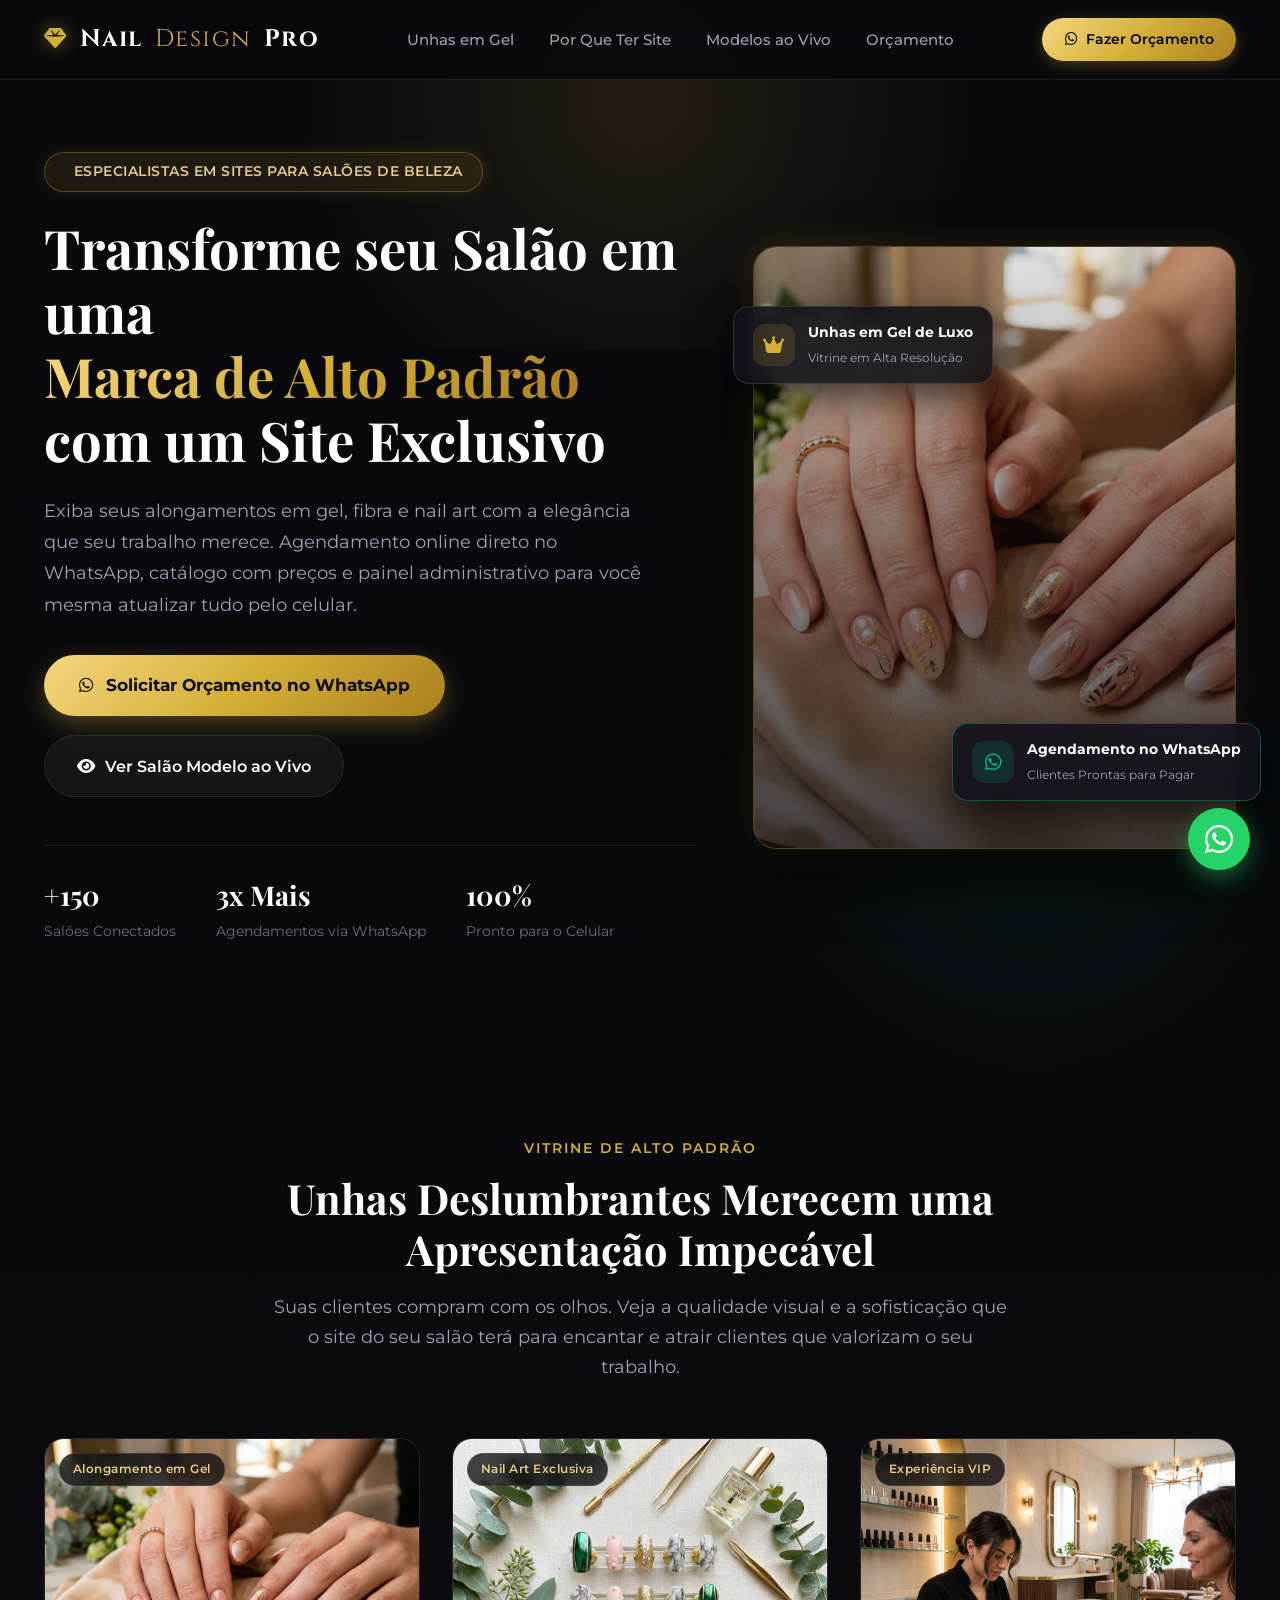
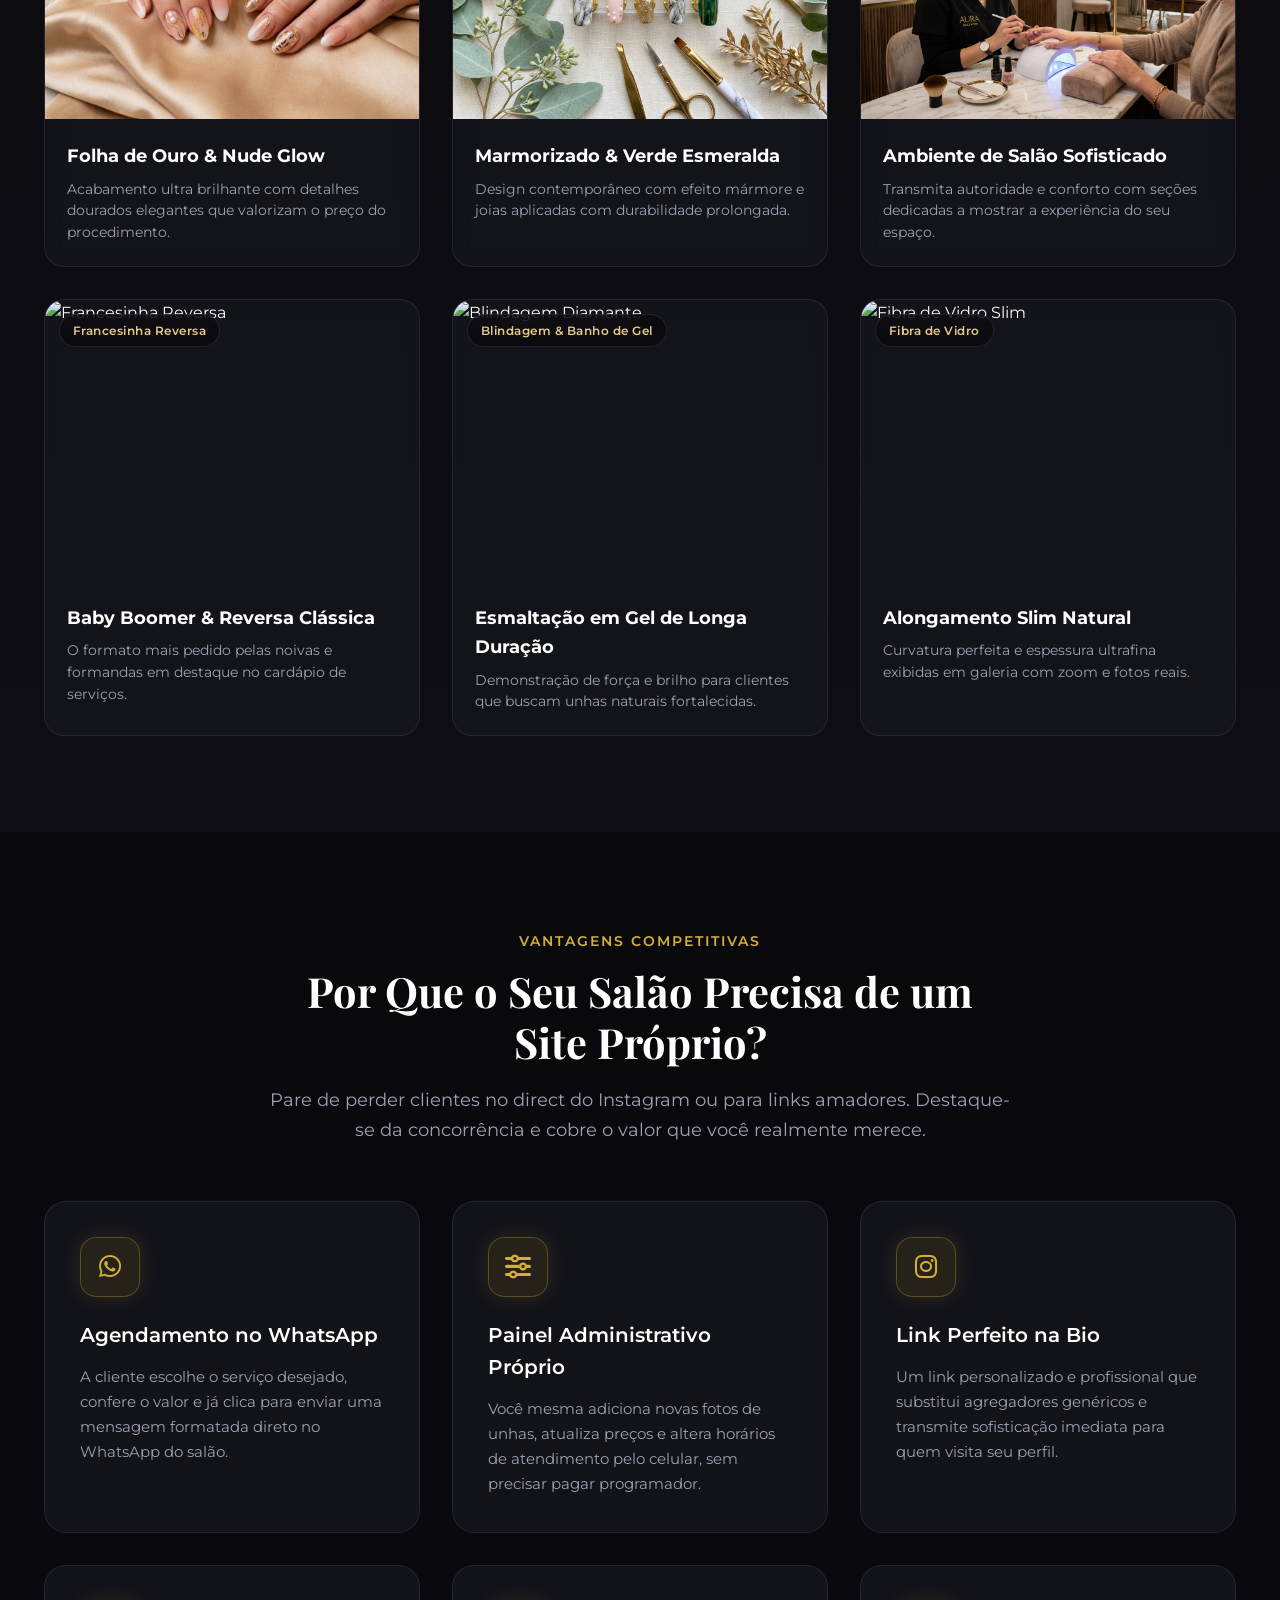
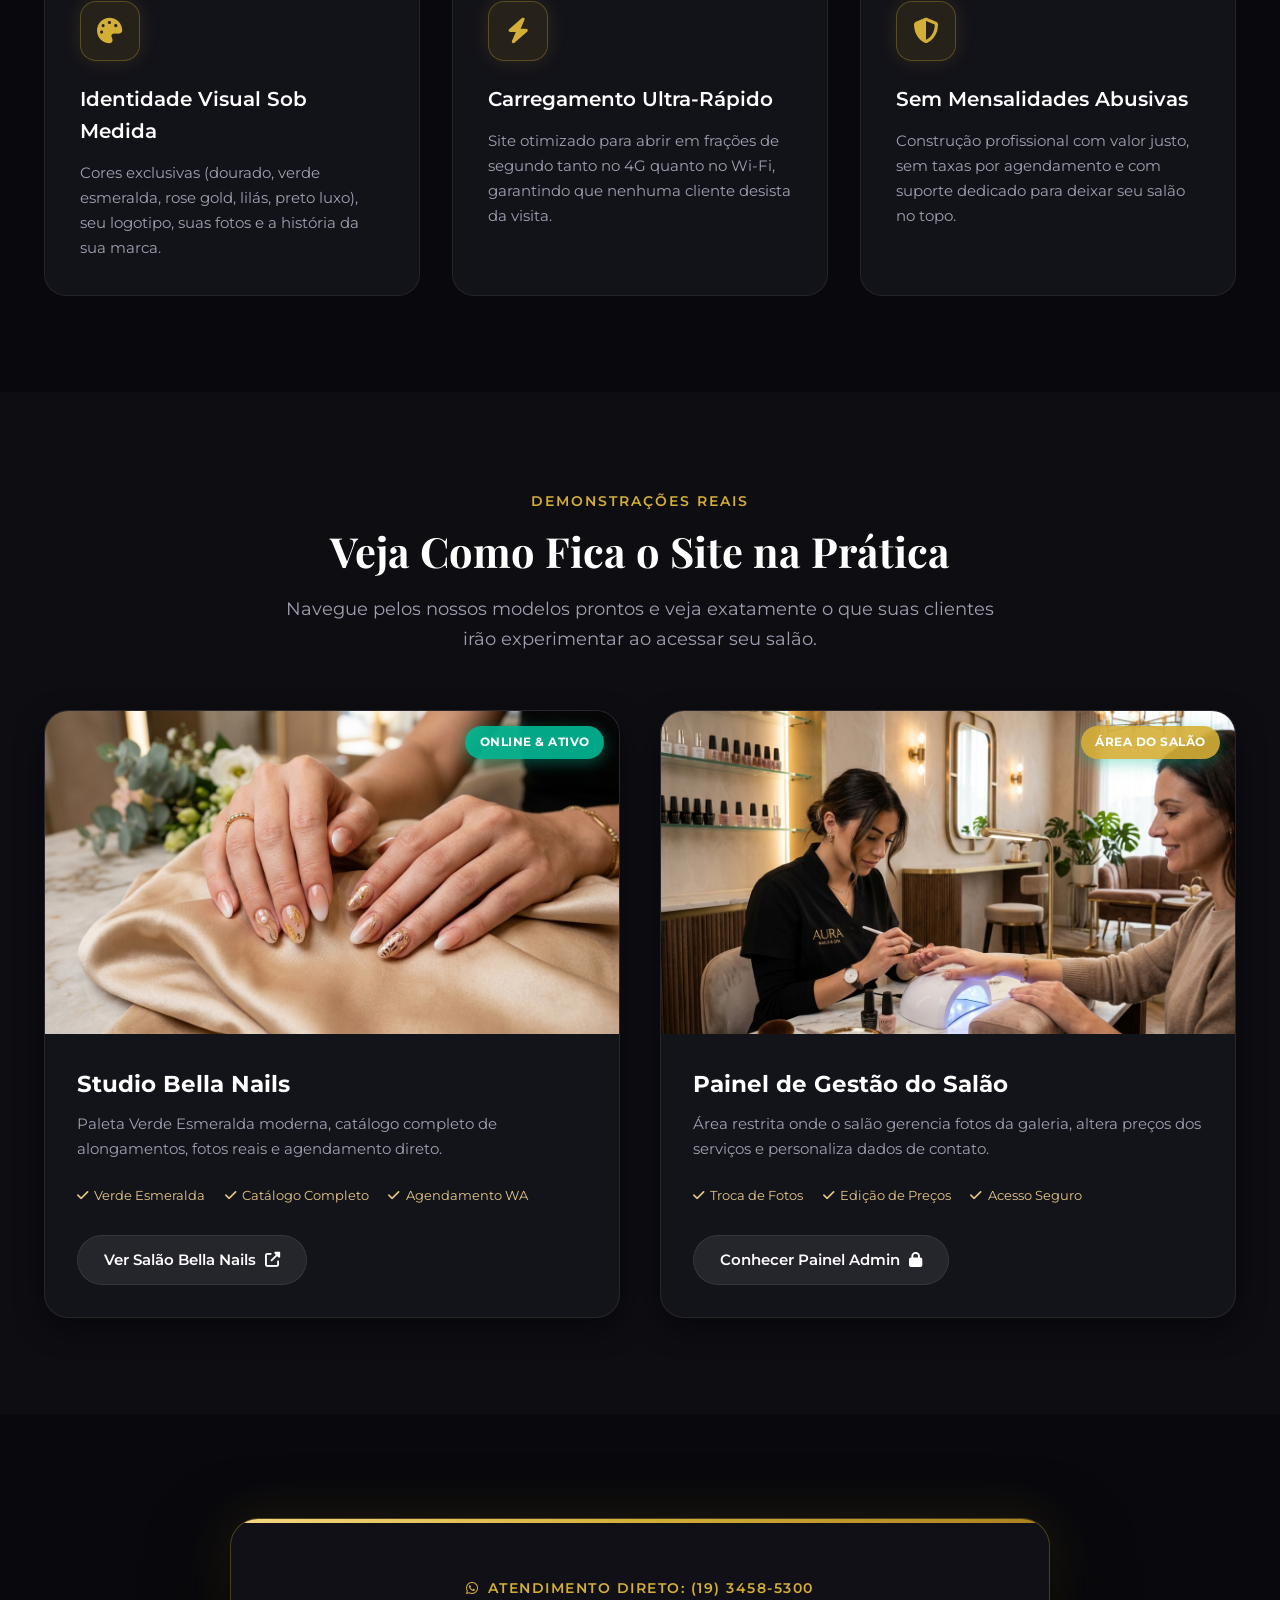
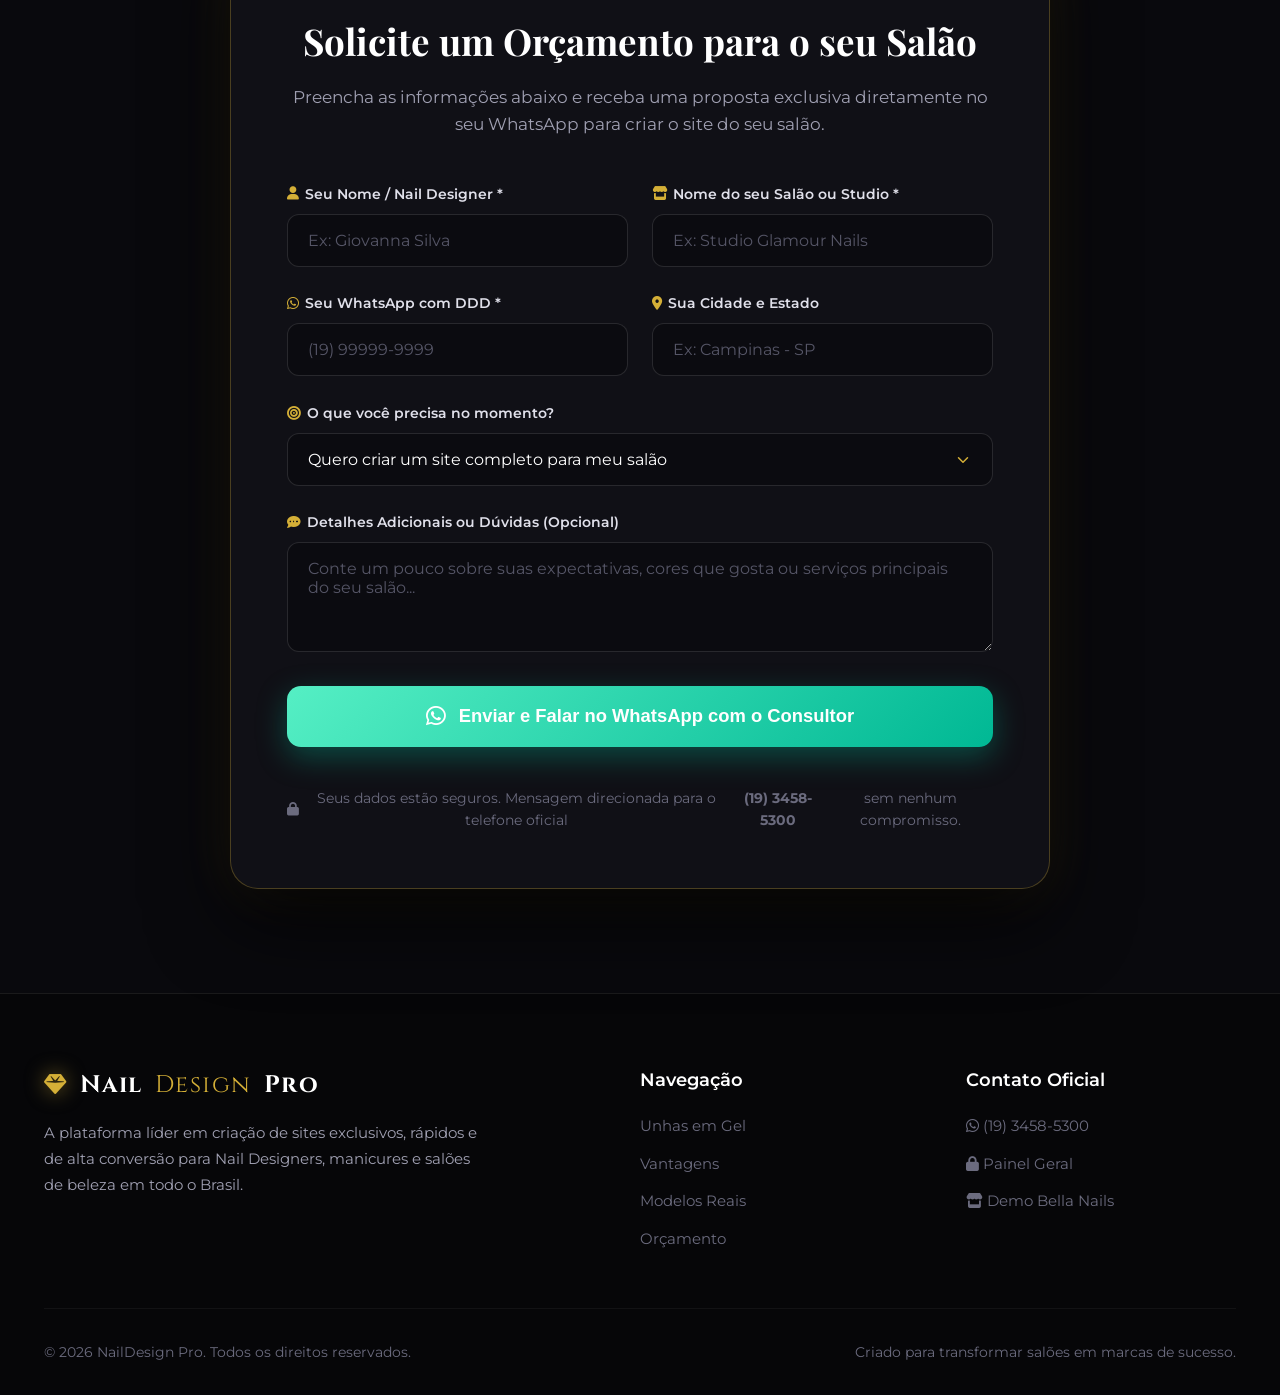
==== commit 94908429: "feat: transformar pagina principal em landing page de alta conversao para orcamento de sites de salo" ====
--- a/index.html
+++ b/index.html
@@ -5,322 +5,455 @@
     <meta charset="UTF-8">
     <meta name="viewport" content="width=device-width, initial-scale=1.0">
     <base href="/">
-    <title>Gio Nails | Arte & Sofisticação</title>
+    <title>Criação de Sites para Salões de Unhas & Nail Designers | NailDesign Pro</title>
     <meta name="description"
-        content="Especialista em unhas de luxo: Gel, Fibra de Vidro e Nail Art exclusiva. Realce sua beleza natural.">
+        content="Construímos sites elegantes, rápidos e personalizados para Nail Designers e Salões de Beleza. Agendamento via WhatsApp, catálogo de unhas em gel e painel exclusivo. Faça seu orçamento!">
 
     <!-- Google Fonts -->
     <link rel="preconnect" href="https://fonts.googleapis.com">
     <link rel="preconnect" href="https://fonts.gstatic.com" crossorigin>
     <link
-        href="https://fonts.googleapis.com/css2?family=Alex+Brush&family=Cinzel:wght@600;700&family=Cormorant+Garamond:ital,wght@0,600;0,700;1,400&family=Montserrat:wght@300;400;500;600;700&family=Playfair+Display:ital,wght@0,400;0,700;1,400&family=Poppins:wght@400;600;700&display=swap"
+        href="https://fonts.googleapis.com/css2?family=Cinzel:wght@600;700;800&family=Montserrat:wght@300;400;500;600;700&family=Playfair+Display:ital,wght@0,600;0,700;1,400&display=swap"
         rel="stylesheet">
 
     <!-- Font Awesome -->
     <link rel="stylesheet" href="https://cdnjs.cloudflare.com/ajax/libs/font-awesome/6.4.0/css/all.min.css">
 
-    <!-- Custom Style -->
-    <link rel="stylesheet" href="assets/css/style.css">
-
-    <!-- Immediate Salon Pre-configuration -->
-    <script>
-        (function() {
-            try {
-                var p = new URLSearchParams(window.location.search);
-                var s = window.location.pathname.split('/').filter(Boolean);
-                var slug = p.get('salon');
-                if (!slug && s[0] === 's' && s[1]) slug = s[1];
-                if (slug) {
-                    slug = slug.toLowerCase();
-                    if (slug === 'bellanais') slug = 'bellanails';
-                }
-                window.__INITIAL_SALON_SLUG__ = slug || 'gionails';
-
-                // Check if we have cached salon branding in localStorage
-                var cached = localStorage.getItem('salon_cache_' + (slug || 'gionails'));
-                if (cached) {
-                    var data = JSON.parse(cached);
-                    var sln = data.salon || data;
-                    if (sln.primary_color) {
-                        document.documentElement.style.setProperty('--primary', sln.primary_color);
-                    }
-                    if (sln.name) {
-                        document.title = sln.name + ' | Arte & Sofisticação';
-                    }
-                } else if (slug && slug.indexOf('bella') !== -1) {
-                    document.documentElement.style.setProperty('--primary', '#00b894');
-                    document.title = 'Studio Bella Nails | Arte & Sofisticação';
-                }
-            } catch(e) {}
-        })();
-    </script>
+    <!-- Landing Style -->
+    <link rel="stylesheet" href="assets/css/landing.css">
 </head>
 
 <body>
 
-    <!-- Luxury Salon Preloader -->
-    <div id="salonPreloader" class="salon-preloader">
-        <div class="preloader-inner">
-            <div class="preloader-gem">
-                <i class="fas fa-gem"></i>
-            </div>
-            <h2 id="preloaderSalonName" class="preloader-title">Studio Bella Nails</h2>
-            <div class="preloader-progress">
-                <div class="preloader-bar"></div>
-            </div>
-        </div>
-    </div>
-    <script>
-        (function() {
-            var el = document.getElementById('preloaderSalonName');
-            if (el && window.__INITIAL_SALON_SLUG__) {
-                if (window.__INITIAL_SALON_SLUG__.indexOf('bella') !== -1) {
-                    el.textContent = 'Studio Bella Nails';
-                } else if (window.__INITIAL_SALON_SLUG__ === 'gionails') {
-                    el.textContent = 'Gio Nails';
-                } else {
-                    el.textContent = 'Carregando Studio...';
-                }
-            }
-        })();
-    </script>
-
     <!-- Header Navigation -->
-    <header id="navbar">
-        <div class="container">
-            <div class="logo">
-                <a href="#" id="salonLogo">Gio<span>Nails</span></a>
-            </div>
-            <nav>
-                <ul>
-                    <li><a href="#home">Início</a></li>
-                    <li><a href="#about">Sobre</a></li>
-                    <li><a href="#services">Serviços</a></li>
-                    <li><a href="#portfolio">Portfólio</a></li>
-                    <li><a href="#contact">Contato</a></li>
-                </ul>
-            </nav>
-            <div class="nav-toggle" id="navToggle">
-                <span></span>
-                <span></span>
-                <span></span>
-            </div>
+    <header class="landing-nav" id="mainNav">
+        <div class="container nav-container">
+            <a href="/" class="nav-logo">
+                <i class="fas fa-gem gem-icon"></i>
+                Nail<span>Design</span> Pro
+            </a>
+
+            <ul class="nav-links">
+                <li><a href="#unhas-gel">Unhas em Gel</a></li>
+                <li><a href="#beneficios">Por Que Ter Site</a></li>
+                <li><a href="#modelos">Modelos ao Vivo</a></li>
+                <li><a href="#orcamento">Orçamento</a></li>
+            </ul>
+
+            <a href="#orcamento" class="btn-nav-quote">
+                <i class="fab fa-whatsapp"></i> Fazer Orçamento
+            </a>
         </div>
     </header>
 
     <!-- Hero Section -->
-    <section id="home" class="hero" style="background-image: url('assets/images/f521b753-a874-42fb-b737-9d87aca2990c.jpg');">
-        <div class="overlay"></div>
-        <div class="container hero-content">
-            <h2 class="subtitle" id="heroSubtitle">Bem-vinda ao seu momento</h2>
-            <h1 id="heroTitle">Arte & Sofisticação <br><span>em Suas Mãos</span></h1>
-            <p id="heroDescription">Especialista em técnicas avançadas de alongamento e Nail Art exclusiva, transformando unhas em
-                verdadeiras obras de arte.</p>
-            <div class="hero-btns">
-                <a href="javascript:void(0)" class="btn btn-primary open-booking">Agendar Horário</a>
-                <a href="#portfolio" class="btn btn-secondary">Ver Portfólio</a>
+    <section class="hero-section" id="inicio">
+        <div class="container hero-grid">
+            <div class="hero-text-col">
+                <div class="badge-tag">
+                    <i class="fas fa-sparkles"></i> Especialistas em Sites para Salões de Beleza
+                </div>
+                <h1 class="hero-title">
+                    Transforme seu Salão em uma <span class="highlight-gold">Marca de Alto Padrão</span> com um Site Exclusivo
+                </h1>
+                <p class="hero-description">
+                    Exiba seus alongamentos em gel, fibra e nail art com a elegância que seu trabalho merece. Agendamento online direto no WhatsApp, catálogo com preços e painel administrativo para você mesma atualizar tudo pelo celular.
+                </p>
+
+                <div class="hero-cta-group">
+                    <a href="#orcamento" class="btn-hero-primary">
+                        <i class="fab fa-whatsapp"></i> Solicitar Orçamento no WhatsApp
+                    </a>
+                    <a href="/s/bellanais" target="_blank" class="btn-hero-secondary">
+                        <i class="fas fa-eye"></i> Ver Salão Modelo ao Vivo
+                    </a>
+                </div>
+
+                <div class="hero-stats-row">
+                    <div class="stat-box">
+                        <span class="stat-num">+150</span>
+                        <span class="stat-desc">Salões Conectados</span>
+                    </div>
+                    <div class="stat-box">
+                        <span class="stat-num">3x Mais</span>
+                        <span class="stat-desc">Agendamentos via WhatsApp</span>
+                    </div>
+                    <div class="stat-box">
+                        <span class="stat-num">100%</span>
+                        <span class="stat-desc">Pronto para o Celular</span>
+                    </div>
+                </div>
+            </div>
+
+            <!-- Hero Visual Showcase -->
+            <div class="hero-visual-wrapper">
+                <div class="hero-main-card">
+                    <img src="assets/images/hero_gel_nails.jpg" alt="Alongamento de Unhas em Gel de Luxo">
+                    <div class="hero-card-gradient"></div>
+                </div>
+
+                <!-- Floating Badges -->
+                <div class="floating-badge badge-top-left">
+                    <div class="badge-icon gold">
+                        <i class="fas fa-crown"></i>
+                    </div>
+                    <div class="badge-text">
+                        <span class="b-title">Unhas em Gel de Luxo</span>
+                        <span class="b-sub">Vitrine em Alta Resolução</span>
+                    </div>
+                </div>
+
+                <div class="floating-badge badge-bottom-right">
+                    <div class="badge-icon emerald">
+                        <i class="fab fa-whatsapp"></i>
+                    </div>
+                    <div class="badge-text">
+                        <span class="b-title">Agendamento no WhatsApp</span>
+                        <span class="b-sub">Clientes Prontas para Pagar</span>
+                    </div>
+                </div>
             </div>
         </div>
     </section>
 
-    <!-- About Section -->
-    <section id="about" class="about">
-        <div class="container grid">
-            <div class="about-image">
-                <img id="aboutImage" src="assets/images/afc7434f-f6fe-490a-8f70-1a0306cf32e9.jpg" alt="Nail Designer">
-            </div>
-            <div class="about-text">
-                <span class="section-tag" id="bioTag">Minha História</span>
-                <h2 id="bioTitle">Paixão pelo que faço</h2>
-                <p id="bioText1">Com anos de experiência no mercado de beleza, meu objetivo é oferecer não apenas um serviço de
-                    manicure, mas uma experiência de autocuidado e elevação da autoestima.</p>
-                <p id="bioText2">Trabalho com os melhores materiais do mercado para garantir durabilidade, saúde e a beleza que suas
-                    unhas merecem.</p>
-                <div class="stats">
-                    <div class="stat-item">
-                        <span class="number" id="stat1Num">500+</span>
-                        <p id="stat1Text">Clientes Satisfeitas</p>
-                    </div>
-                    <div class="stat-item">
-                        <span class="number" id="stat2Num">5+</span>
-                        <p id="stat2Text">Anos de Experiência</p>
-                    </div>
-                </div>
-            </div>
-        </div>
-    </section>
-
-    <!-- Services Section -->
-    <section id="services" class="services">
+    <!-- Showcase: Gel Nails Gallery (O Chamariz de Atenção) -->
+    <section class="gel-nails-section" id="unhas-gel">
         <div class="container">
             <div class="section-header">
-                <span class="section-tag">O que ofereço</span>
-                <h2>Nossos Serviços</h2>
-            </div>
-            <div class="services-grid" id="servicesGrid">
-                <div class="service-card">
-                    <i class="fas fa-gem"></i>
-                    <h3>Fibra de Vidro</h3>
-                    <p>Alongamento ultra realista com máxima durabilidade e resistência.</p>
-                </div>
-                <div class="service-card active">
-                    <i class="fas fa-spa"></i>
-                    <h3>Gel Moldado</h3>
-                    <p>Técnica precisa que valoriza o formato natural das unhas com elegância.</p>
-                </div>
-                <div class="service-card">
-                    <i class="fas fa-paint-brush"></i>
-                    <h3>Nail Art Luxury</h3>
-                    <p>Designs exclusivos, pedrarias, francesas e acabamentos únicos para ocasiões especiais.</p>
-                </div>
-                <div class="service-card">
-                    <i class="fas fa-heart"></i>
-                    <h3>Spa dos Pés</h3>
-                    <p>Tratamento completo para revitalização, esfoliação e cuidado profundo.</p>
+                <span class="section-tag">Vitrine de Alto Padrão</span>
+                <h2 class="section-title">Unhas Deslumbrantes Merecem uma Apresentação Impecável</h2>
+                <p class="section-subtitle">
+                    Suas clientes compram com os olhos. Veja a qualidade visual e a sofisticação que o site do seu salão terá para encantar e atrair clientes que valorizam o seu trabalho.
+                </p>
+            </div>
+
+            <div class="nails-grid">
+                <!-- Card 1 -->
+                <div class="nail-card">
+                    <div class="nail-img-wrapper">
+                        <img src="assets/images/hero_gel_nails.jpg" alt="Alongamento em Gel com Folha de Ouro" loading="lazy">
+                        <span class="nail-tag">Alongamento em Gel</span>
+                    </div>
+                    <div class="nail-content">
+                        <h3 class="nail-title">Folha de Ouro & Nude Glow</h3>
+                        <p class="nail-desc">Acabamento ultra brilhante com detalhes dourados elegantes que valorizam o preço do procedimento.</p>
+                    </div>
+                </div>
+
+                <!-- Card 2 -->
+                <div class="nail-card">
+                    <div class="nail-img-wrapper">
+                        <img src="assets/images/gel_nails_showcase.jpg" alt="Nail Art Marmorizada e Cromada" loading="lazy">
+                        <span class="nail-tag">Nail Art Exclusiva</span>
+                    </div>
+                    <div class="nail-content">
+                        <h3 class="nail-title">Marmorizado & Verde Esmeralda</h3>
+                        <p class="nail-desc">Design contemporâneo com efeito mármore e joias aplicadas com durabilidade prolongada.</p>
+                    </div>
+                </div>
+
+                <!-- Card 3 -->
+                <div class="nail-card">
+                    <div class="nail-img-wrapper">
+                        <img src="assets/images/studio_experience.jpg" alt="Experiência em Studio de Beleza" loading="lazy">
+                        <span class="nail-tag">Experiência VIP</span>
+                    </div>
+                    <div class="nail-content">
+                        <h3 class="nail-title">Ambiente de Salão Sofisticado</h3>
+                        <p class="nail-desc">Transmita autoridade e conforto com seções dedicadas a mostrar a experiência do seu espaço.</p>
+                    </div>
+                </div>
+
+                <!-- Card 4 -->
+                <div class="nail-card">
+                    <div class="nail-img-wrapper">
+                        <img src="assets/images/f521b753-a874-42fb-b737-9d87aca2990c.jpg" alt="Francesinha Reversa" loading="lazy">
+                        <span class="nail-tag">Francesinha Reversa</span>
+                    </div>
+                    <div class="nail-content">
+                        <h3 class="nail-title">Baby Boomer & Reversa Clássica</h3>
+                        <p class="nail-desc">O formato mais pedido pelas noivas e formandas em destaque no cardápio de serviços.</p>
+                    </div>
+                </div>
+
+                <!-- Card 5 -->
+                <div class="nail-card">
+                    <div class="nail-img-wrapper">
+                        <img src="assets/images/efa43829-3591-4dd2-bf77-82079aee6f01.jpg" alt="Blindagem Diamante" loading="lazy">
+                        <span class="nail-tag">Blindagem & Banho de Gel</span>
+                    </div>
+                    <div class="nail-content">
+                        <h3 class="nail-title">Esmaltação em Gel de Longa Duração</h3>
+                        <p class="nail-desc">Demonstração de força e brilho para clientes que buscam unhas naturais fortalecidas.</p>
+                    </div>
+                </div>
+
+                <!-- Card 6 -->
+                <div class="nail-card">
+                    <div class="nail-img-wrapper">
+                        <img src="assets/images/afc7434f-f6fe-490a-8f70-1a0306cf32e9.jpg" alt="Fibra de Vidro Slim" loading="lazy">
+                        <span class="nail-tag">Fibra de Vidro</span>
+                    </div>
+                    <div class="nail-content">
+                        <h3 class="nail-title">Alongamento Slim Natural</h3>
+                        <p class="nail-desc">Curvatura perfeita e espessura ultrafina exibidas em galeria com zoom e fotos reais.</p>
+                    </div>
                 </div>
             </div>
         </div>
     </section>
 
-    <!-- Portfolio Section -->
-    <section id="portfolio" class="portfolio">
+    <!-- Benefits Section -->
+    <section class="benefits-section" id="beneficios">
         <div class="container">
             <div class="section-header">
-                <span class="section-tag">Galeria</span>
-                <h2>Últimos Trabalhos</h2>
-            </div>
-            <div class="portfolio-grid" id="galleryGrid">
-                <!-- Fotos dinâmicas carregadas pelo main.js -->
-                <div class="portfolio-item">
-                    <img src="assets/images/1e21f989-b51e-4c4c-852d-e35d7cf355d9.jpg" alt="Trabalho 1">
-                </div>
-                <div class="portfolio-item">
-                    <img src="assets/images/23fdaed9-340f-465a-8ac6-9ca7496e29a2.jpg" alt="Trabalho 2">
-                </div>
-                <div class="portfolio-item">
-                    <img src="assets/images/93e46d34-e858-4c4e-88a7-ebb8744f803e.jpg" alt="Trabalho 3">
-                </div>
-                <div class="portfolio-item">
-                    <img src="assets/images/WhatsApp Image 2026-03-12 at 19.32.42.jpeg" alt="Trabalho 4">
-                </div>
-                <div class="portfolio-item">
-                    <img src="assets/images/b7c6d662-d34d-4724-a673-5b571d7343f0.jpg" alt="Trabalho 5">
-                </div>
-                <div class="portfolio-item">
-                    <img src="assets/images/e5f952e3-43fb-4d1e-a698-6eebbc0035cb.jpg" alt="Trabalho 6">
-                </div>
-                <div class="portfolio-item">
-                    <img src="assets/images/efa43829-3591-4dd2-bf77-82079aee6f01.jpg" alt="Trabalho 7">
-                </div>
-                <div class="portfolio-item">
-                    <img src="assets/images/f521b753-a874-42fb-b737-9d87aca2990c.jpg" alt="Trabalho 8">
-                </div>
-                <div class="portfolio-item">
-                    <img src="assets/images/f7edafae-399b-4765-945a-c9f4c9a93700.jpg" alt="Trabalho 9">
+                <span class="section-tag">Vantagens Competitivas</span>
+                <h2 class="section-title">Por Que o Seu Salão Precisa de um Site Próprio?</h2>
+                <p class="section-subtitle">
+                    Pare de perder clientes no direct do Instagram ou para links amadores. Destaque-se da concorrência e cobre o valor que você realmente merece.
+                </p>
+            </div>
+
+            <div class="benefits-grid">
+                <div class="benefit-card">
+                    <div class="benefit-icon-wrapper">
+                        <i class="fab fa-whatsapp"></i>
+                    </div>
+                    <h3 class="benefit-title">Agendamento no WhatsApp</h3>
+                    <p class="benefit-text">
+                        A cliente escolhe o serviço desejado, confere o valor e já clica para enviar uma mensagem formatada direto no WhatsApp do salão.
+                    </p>
+                </div>
+
+                <div class="benefit-card">
+                    <div class="benefit-icon-wrapper">
+                        <i class="fas fa-sliders-h"></i>
+                    </div>
+                    <h3 class="benefit-title">Painel Administrativo Próprio</h3>
+                    <p class="benefit-text">
+                        Você mesma adiciona novas fotos de unhas, atualiza preços e altera horários de atendimento pelo celular, sem precisar pagar programador.
+                    </p>
+                </div>
+
+                <div class="benefit-card">
+                    <div class="benefit-icon-wrapper">
+                        <i class="fab fa-instagram"></i>
+                    </div>
+                    <h3 class="benefit-title">Link Perfeito na Bio</h3>
+                    <p class="benefit-text">
+                        Um link personalizado e profissional que substitui agregadores genéricos e transmite sofisticação imediata para quem visita seu perfil.
+                    </p>
+                </div>
+
+                <div class="benefit-card">
+                    <div class="benefit-icon-wrapper">
+                        <i class="fas fa-palette"></i>
+                    </div>
+                    <h3 class="benefit-title">Identidade Visual Sob Medida</h3>
+                    <p class="benefit-text">
+                        Cores exclusivas (dourado, verde esmeralda, rose gold, lilás, preto luxo), seu logotipo, suas fotos e a história da sua marca.
+                    </p>
+                </div>
+
+                <div class="benefit-card">
+                    <div class="benefit-icon-wrapper">
+                        <i class="fas fa-bolt"></i>
+                    </div>
+                    <h3 class="benefit-title">Carregamento Ultra-Rápido</h3>
+                    <p class="benefit-text">
+                        Site otimizado para abrir em frações de segundo tanto no 4G quanto no Wi-Fi, garantindo que nenhuma cliente desista da visita.
+                    </p>
+                </div>
+
+                <div class="benefit-card">
+                    <div class="benefit-icon-wrapper">
+                        <i class="fas fa-shield-alt"></i>
+                    </div>
+                    <h3 class="benefit-title">Sem Mensalidades Abusivas</h3>
+                    <p class="benefit-text">
+                        Construção profissional com valor justo, sem taxas por agendamento e com suporte dedicado para deixar seu salão no topo.
+                    </p>
                 </div>
             </div>
         </div>
     </section>
 
-    <!-- Contact Section -->
-    <section id="contact" class="contact">
-        <div class="container grid">
-            <div class="contact-info">
-                <h2>Vamos realçar sua beleza?</h2>
-                <p>Agende seu horário agora e tenha as unhas que você sempre sonhou.</p>
-                <div class="info-list">
-                    <a href="https://wa.me/5519999995149" target="_blank" class="info-item" id="contactWhatsappLink">
-                        <i class="fab fa-whatsapp"></i>
-                        <div>
-                            <h4>WhatsApp</h4>
-                            <p><span class="blurred-text" id="contactWhatsappText" title="Informação oculta">(19) 99999-5149</span></p>
-                        </div>
-                    </a>
-                    <a href="https://www.instagram.com/gionails80" target="_blank" class="info-item" id="contactInstagramLink">
-                        <i class="fab fa-instagram"></i>
-                        <div>
-                            <h4>Instagram</h4>
-                            <p><span class="blurred-text" id="contactInstagramText" title="Informação oculta">@gionails80</span></p>
-                        </div>
-                    </a>
-                </div>
-                <a href="javascript:void(0)" class="btn btn-primary full-width open-booking">Agendar Agora <i
-                        class="fab fa-whatsapp"></i></a>
-            </div>
-            <div class="contact-map">
-                <!-- Location Placeholder -->
-                <a id="contactMapsLink" href="https://www.google.com/maps/search/?api=1&query=Rua+Steffano+Scarazatto,+143+-+Jardim+da+Colônia+-+Jundiaí+-+SP"
-                    target="_blank" class="map-placeholder">
-                    <i class="fas fa-map-marker-alt"></i>
-                    <p id="contactAddress">Rua Steffano Scarazatto, 143 <br> Jardim da Colônia - Jundiaí - SP</p>
-                    <span style="font-size: 0.8rem; color: var(--primary); margin-top: 10px;">Ver no Google Maps</span>
-                </a>
+    <!-- Live Demos Section -->
+    <section class="demos-section" id="modelos">
+        <div class="container">
+            <div class="section-header">
+                <span class="section-tag">Demonstrações Reais</span>
+                <h2 class="section-title">Veja Como Fica o Site na Prática</h2>
+                <p class="section-subtitle">
+                    Navegue pelos nossos modelos prontos e veja exatamente o que suas clientes irão experimentar ao acessar seu salão.
+                </p>
+            </div>
+
+            <div class="demos-grid">
+                <!-- Demo 1 -->
+                <div class="demo-card">
+                    <div class="demo-preview">
+                        <img src="assets/images/hero_gel_nails.jpg" alt="Studio Bella Nails">
+                        <span class="demo-badge">Online & Ativo</span>
+                    </div>
+                    <div class="demo-content">
+                        <h3 class="demo-title">Studio Bella Nails</h3>
+                        <p class="demo-desc">
+                            Paleta Verde Esmeralda moderna, catálogo completo de alongamentos, fotos reais e agendamento direto.
+                        </p>
+                        <div class="demo-features">
+                            <span><i class="fas fa-check"></i> Verde Esmeralda</span>
+                            <span><i class="fas fa-check"></i> Catálogo Completo</span>
+                            <span><i class="fas fa-check"></i> Agendamento WA</span>
+                        </div>
+                        <a href="/s/bellanais" target="_blank" class="btn-demo">
+                            Ver Salão Bella Nails <i class="fas fa-external-link-alt"></i>
+                        </a>
+                    </div>
+                </div>
+
+                <!-- Demo 2 -->
+                <div class="demo-card">
+                    <div class="demo-preview">
+                        <img src="assets/images/studio_experience.jpg" alt="Painel Administrativo Demo">
+                        <span class="demo-badge" style="background: rgba(212, 175, 55, 0.9);">Área do Salão</span>
+                    </div>
+                    <div class="demo-content">
+                        <h3 class="demo-title">Painel de Gestão do Salão</h3>
+                        <p class="demo-desc">
+                            Área restrita onde o salão gerencia fotos da galeria, altera preços dos serviços e personaliza dados de contato.
+                        </p>
+                        <div class="demo-features">
+                            <span><i class="fas fa-check"></i> Troca de Fotos</span>
+                            <span><i class="fas fa-check"></i> Edição de Preços</span>
+                            <span><i class="fas fa-check"></i> Acesso Seguro</span>
+                        </div>
+                        <a href="/s/bellanais/admin" target="_blank" class="btn-demo">
+                            Conhecer Painel Admin <i class="fas fa-lock"></i>
+                        </a>
+                    </div>
+                </div>
             </div>
         </div>
     </section>
 
-    <!-- Booking Modal -->
-    <div id="bookingModal" class="booking-modal">
-        <div class="booking-modal-content">
-            <span class="close-modal">&times;</span>
-            <div class="booking-modal-header">
-                <h2>Agende seu Horário</h2>
-                <p>Preencha os dados abaixo para solicitar seu agendamento.</p>
-            </div>
-            <form id="bookingForm">
-                <div class="form-group">
-                    <label for="name">Seu Nome</label>
-                    <input type="text" id="name" placeholder="Digite seu nome completo" required>
-                </div>
-                <div class="form-group">
-                    <label for="whatsapp">Seu WhatsApp</label>
-                    <input type="tel" id="whatsapp" placeholder="(DDD) 99999-9999" required>
-                </div>
-                <div class="form-group">
-                    <label for="service">Serviço Desejado</label>
-                    <select id="service" required>
-                        <option value="" disabled selected>Selecione um serviço</option>
-                        <option value="Fibra de Vidro">Fibra de Vidro</option>
-                        <option value="Banho de Gel">Banho de Gel</option>
-                        <option value="Nail Art Luxury">Nail Art Luxury</option>
-                        <option value="Spa dos Pés">Spa dos Pés</option>
-                        <option value="Manutenção">Manutenção</option>
-                    </select>
-                </div>
-                <div class="form-row">
+    <!-- FORMULÁRIO ELEGANTE DE ORÇAMENTO (WhatsApp 19 3458-5300) -->
+    <section class="quote-section" id="orcamento">
+        <div class="container">
+            <div class="quote-wrapper">
+                <div class="quote-header">
+                    <span class="quote-badge">
+                        <i class="fab fa-whatsapp"></i> Atendimento Direto: (19) 3458-5300
+                    </span>
+                    <h2 class="quote-title">Solicite um Orçamento para o seu Salão</h2>
+                    <p class="quote-subtitle">
+                        Preencha as informações abaixo e receba uma proposta exclusiva diretamente no seu WhatsApp para criar o site do seu salão.
+                    </p>
+                </div>
+
+                <form id="quoteForm" class="quote-form">
+                    <div class="form-grid-2">
+                        <div class="form-group">
+                            <label for="clientName"><i class="fas fa-user"></i> Seu Nome / Nail Designer *</label>
+                            <input type="text" id="clientName" class="form-control" placeholder="Ex: Giovanna Silva" required>
+                        </div>
+
+                        <div class="form-group">
+                            <label for="clientSalon"><i class="fas fa-store"></i> Nome do seu Salão ou Studio *</label>
+                            <input type="text" id="clientSalon" class="form-control" placeholder="Ex: Studio Glamour Nails" required>
+                        </div>
+                    </div>
+
+                    <div class="form-grid-2">
+                        <div class="form-group">
+                            <label for="clientPhone"><i class="fab fa-whatsapp"></i> Seu WhatsApp com DDD *</label>
+                            <input type="tel" id="clientPhone" class="form-control" placeholder="(19) 99999-9999" required>
+                        </div>
+
+                        <div class="form-group">
+                            <label for="clientCity"><i class="fas fa-map-marker-alt"></i> Sua Cidade e Estado</label>
+                            <input type="text" id="clientCity" class="form-control" placeholder="Ex: Campinas - SP">
+                        </div>
+                    </div>
+
                     <div class="form-group">
-                        <label for="date">Data</label>
-                        <input type="date" id="date" required>
-                    </div>
+                        <label for="clientInterest"><i class="fas fa-bullseye"></i> O que você precisa no momento?</label>
+                        <select id="clientInterest" class="form-control">
+                            <option value="Criar Site Completo para Salão de Unhas">Quero criar um site completo para meu salão</option>
+                            <option value="Site com Agendamento WhatsApp + Painel de Fotos">Quero um site com agendamento WhatsApp + painel para fotos</option>
+                            <option value="Catálogo Digital de Unhas em Gel com Preços">Quero um catálogo digital para colocar no link da bio</option>
+                            <option value="Renovação e Modernização de Site Antigo">Quero renovar e modernizar o site atual do meu espaço</option>
+                            <option value="Outro / Projeto Personalizado">Outro / Gostaria de conversar com um especialista</option>
+                        </select>
+                    </div>
+
                     <div class="form-group">
-                        <label for="time">Horário</label>
-                        <select id="time" required>
-                            <option value="" disabled selected>Escolha</option>
-                            <option value="09:00">09:00</option>
-                            <option value="10:30">10:30</option>
-                            <option value="14:00">14:00</option>
-                            <option value="15:30">15:30</option>
-                            <option value="17:00">17:00</option>
-                        </select>
-                    </div>
-                </div>
-                <button type="submit" class="btn btn-primary full-width">Solicitar Agendamento via WhatsApp</button>
-            </form>
-        </div>
-    </div>
+                        <label for="clientNotes"><i class="fas fa-comment-dots"></i> Detalhes Adicionais ou Dúvidas (Opcional)</label>
+                        <textarea id="clientNotes" class="form-control" placeholder="Conte um pouco sobre suas expectativas, cores que gosta ou serviços principais do seu salão..."></textarea>
+                    </div>
+
+                    <button type="submit" class="btn-submit-quote">
+                        <i class="fab fa-whatsapp"></i> Enviar e Falar no WhatsApp com o Consultor
+                    </button>
+
+                    <p class="quote-guarantee-note">
+                        <i class="fas fa-lock"></i> Seus dados estão seguros. Mensagem direcionada para o telefone oficial <strong>(19) 3458-5300</strong> sem nenhum compromisso.
+                    </p>
+                </form>
+            </div>
+        </div>
+    </section>
+
+    <!-- Floating WhatsApp Button -->
+    <a href="https://wa.me/551934585300?text=Ol%C3%A1!%20Gostaria%20de%20um%20or%C3%A7amento%20para%20criar%20o%20site%20do%20meu%20sal%C3%A3o%20de%20unhas."
+        target="_blank" class="floating-whatsapp" aria-label="Falar no WhatsApp" title="Falar no WhatsApp: (19) 3458-5300">
+        <i class="fab fa-whatsapp"></i>
+        <span class="whatsapp-tooltip">Orçamento no WhatsApp: (19) 3458-5300</span>
+    </a>
 
     <!-- Footer -->
-    <footer>
+    <footer class="landing-footer">
         <div class="container">
-            <p>&copy; 2026 Nail Design. Desenvolvido com carinho.</p>
+            <div class="footer-grid">
+                <div class="footer-brand">
+                    <div class="nav-logo">
+                        <i class="fas fa-gem gem-icon"></i>
+                        Nail<span>Design</span> Pro
+                    </div>
+                    <p>
+                        A plataforma líder em criação de sites exclusivos, rápidos e de alta conversão para Nail Designers, manicures e salões de beleza em todo o Brasil.
+                    </p>
+                </div>
+
+                <div class="footer-col">
+                    <h4>Navegação</h4>
+                    <ul>
+                        <li><a href="#unhas-gel">Unhas em Gel</a></li>
+                        <li><a href="#beneficios">Vantagens</a></li>
+                        <li><a href="#modelos">Modelos Reais</a></li>
+                        <li><a href="#orcamento">Orçamento</a></li>
+                    </ul>
+                </div>
+
+                <div class="footer-col">
+                    <h4>Contato Oficial</h4>
+                    <ul>
+                        <li><a href="https://wa.me/551934585300" target="_blank"><i class="fab fa-whatsapp"></i> (19) 3458-5300</a></li>
+                        <li><a href="/admin"><i class="fas fa-lock"></i> Painel Geral</a></li>
+                        <li><a href="/s/bellanais"><i class="fas fa-store"></i> Demo Bella Nails</a></li>
+                    </ul>
+                </div>
+            </div>
+
+            <div class="footer-bottom">
+                <p>&copy; 2026 NailDesign Pro. Todos os direitos reservados.</p>
+                <p>Criado para transformar salões em marcas de sucesso.</p>
+            </div>
         </div>
     </footer>
 
-    <!-- Back to Top -->
-    <a href="#" class="back-to-top" id="backToTop"><i class="fas fa-chevron-up"></i></a>
-
-    <!-- Custom JS (Modules) -->
-    <script type="module" src="assets/js/main.js"></script>
+    <!-- Scripts -->
+    <script src="assets/js/landing.js"></script>
 </body>
 
 </html>
--- a/assets/css/landing.css
+++ b/assets/css/landing.css
@@ -0,0 +1,1037 @@
+/* ==========================================================================
+   NailDesign Pro — Landing Page para Criação de Sites de Salões de Unhas
+   Estilo Ultra-Luxo, Dark Moderno, Glassmorphism e Efeitos Imersivos
+   ========================================================================== */
+
+:root {
+    --bg-dark: #09090d;
+    --bg-surface: #121218;
+    --bg-card: rgba(22, 22, 30, 0.75);
+    --bg-card-hover: rgba(30, 30, 42, 0.9);
+    
+    --gold-primary: #d4af37;
+    --gold-glow: #e6c887;
+    --gold-gradient: linear-gradient(135deg, #f5d77f 0%, #d4af37 50%, #aa801e 100%);
+    
+    --emerald-accent: #00b894;
+    --emerald-glow: rgba(0, 184, 148, 0.35);
+    --emerald-gradient: linear-gradient(135deg, #55efc4 0%, #00b894 100%);
+    
+    --text-primary: #ffffff;
+    --text-secondary: #a0a0b2;
+    --text-muted: #6b6b7e;
+    
+    --border-glass: rgba(255, 255, 255, 0.08);
+    --border-gold: rgba(212, 175, 55, 0.3);
+    
+    --font-heading: 'Playfair Display', Georgia, serif;
+    --font-body: 'Montserrat', sans-serif;
+    --font-display: 'Cinzel', serif;
+    
+    --shadow-subtle: 0 10px 30px rgba(0, 0, 0, 0.4);
+    --shadow-glow: 0 0 35px rgba(212, 175, 55, 0.2);
+    --shadow-emerald: 0 0 35px rgba(0, 184, 148, 0.25);
+    
+    --transition: all 0.35s cubic-bezier(0.16, 1, 0.3, 1);
+}
+
+/* Reset & Base */
+* {
+    margin: 0;
+    padding: 0;
+    box-sizing: border-box;
+}
+
+html {
+    scroll-behavior: smooth;
+}
+
+body {
+    background-color: var(--bg-dark);
+    color: var(--text-primary);
+    font-family: var(--font-body);
+    line-height: 1.6;
+    overflow-x: hidden;
+    position: relative;
+}
+
+/* Background Atmosphere Glows */
+body::before {
+    content: '';
+    position: fixed;
+    top: -150px;
+    left: 50%;
+    transform: translateX(-50%);
+    width: 900px;
+    height: 500px;
+    background: radial-gradient(circle, rgba(212, 175, 55, 0.12) 0%, transparent 70%);
+    pointer-events: none;
+    z-index: 0;
+}
+
+body::after {
+    content: '';
+    position: fixed;
+    bottom: -200px;
+    right: -100px;
+    width: 700px;
+    height: 600px;
+    background: radial-gradient(circle, rgba(0, 184, 148, 0.08) 0%, transparent 70%);
+    pointer-events: none;
+    z-index: 0;
+}
+
+.container {
+    max-width: 1240px;
+    margin: 0 auto;
+    padding: 0 1.5rem;
+    position: relative;
+    z-index: 1;
+}
+
+a {
+    color: inherit;
+    text-decoration: none;
+    transition: var(--transition);
+}
+
+/* Navbar */
+.landing-nav {
+    position: fixed;
+    top: 0;
+    left: 0;
+    width: 100%;
+    background: rgba(9, 9, 13, 0.85);
+    backdrop-filter: blur(16px);
+    -webkit-backdrop-filter: blur(16px);
+    border-bottom: 1px solid var(--border-glass);
+    z-index: 999;
+    padding: 1.1rem 0;
+    transition: var(--transition);
+}
+
+.landing-nav.scrolled {
+    padding: 0.8rem 0;
+    box-shadow: 0 10px 30px rgba(0, 0, 0, 0.6);
+}
+
+.nav-container {
+    display: flex;
+    justify-content: space-between;
+    align-items: center;
+}
+
+.nav-logo {
+    display: flex;
+    align-items: center;
+    gap: 0.75rem;
+    font-family: var(--font-display);
+    font-size: 1.5rem;
+    font-weight: 700;
+    letter-spacing: 1.5px;
+    color: #fff;
+}
+
+.nav-logo .gem-icon {
+    font-size: 1.4rem;
+    color: var(--gold-primary);
+    filter: drop-shadow(0 0 10px rgba(212, 175, 55, 0.6));
+    animation: gemGlow 3s infinite alternate ease-in-out;
+}
+
+.nav-logo span {
+    color: var(--gold-primary);
+    font-weight: 400;
+}
+
+.nav-links {
+    display: flex;
+    align-items: center;
+    gap: 2.2rem;
+    list-style: none;
+}
+
+.nav-links a {
+    font-size: 0.95rem;
+    font-weight: 500;
+    color: var(--text-secondary);
+    transition: var(--transition);
+}
+
+.nav-links a:hover {
+    color: var(--gold-primary);
+}
+
+.btn-nav-quote {
+    padding: 0.65rem 1.4rem;
+    background: var(--gold-gradient);
+    color: #000;
+    font-weight: 600;
+    border-radius: 999px;
+    font-size: 0.9rem;
+    display: inline-flex;
+    align-items: center;
+    gap: 0.5rem;
+    box-shadow: 0 4px 15px rgba(212, 175, 55, 0.3);
+    transition: var(--transition);
+}
+
+.btn-nav-quote:hover {
+    transform: translateY(-2px);
+    box-shadow: 0 6px 22px rgba(212, 175, 55, 0.5);
+    color: #000;
+}
+
+/* Hero Section */
+.hero-section {
+    padding-top: 9.5rem;
+    padding-bottom: 6rem;
+    position: relative;
+}
+
+.hero-grid {
+    display: grid;
+    grid-template-columns: 1.15fr 0.85fr;
+    gap: 3.5rem;
+    align-items: center;
+}
+
+.badge-tag {
+    display: inline-flex;
+    align-items: center;
+    gap: 0.6rem;
+    padding: 0.5rem 1.2rem;
+    border-radius: 999px;
+    background: rgba(212, 175, 55, 0.1);
+    border: 1px solid var(--border-gold);
+    color: var(--gold-glow);
+    font-size: 0.85rem;
+    font-weight: 600;
+    letter-spacing: 0.5px;
+    text-transform: uppercase;
+    margin-bottom: 1.5rem;
+    box-shadow: 0 0 15px rgba(212, 175, 55, 0.15);
+}
+
+.hero-title {
+    font-family: var(--font-heading);
+    font-size: 3.4rem;
+    line-height: 1.18;
+    margin-bottom: 1.4rem;
+    font-weight: 700;
+    color: #ffffff;
+}
+
+.hero-title .highlight-gold {
+    background: var(--gold-gradient);
+    -webkit-background-clip: text;
+    -webkit-text-fill-color: transparent;
+    display: inline-block;
+}
+
+.hero-description {
+    font-size: 1.15rem;
+    color: var(--text-secondary);
+    line-height: 1.7;
+    margin-bottom: 2.2rem;
+    max-width: 600px;
+}
+
+.hero-cta-group {
+    display: flex;
+    gap: 1.2rem;
+    align-items: center;
+    flex-wrap: wrap;
+    margin-bottom: 3rem;
+}
+
+.btn-hero-primary {
+    padding: 1.05rem 2.2rem;
+    background: var(--gold-gradient);
+    color: #0a0a0f;
+    font-weight: 700;
+    font-size: 1.05rem;
+    border-radius: 999px;
+    display: inline-flex;
+    align-items: center;
+    gap: 0.75rem;
+    box-shadow: 0 8px 25px rgba(212, 175, 55, 0.35);
+    transition: var(--transition);
+}
+
+.btn-hero-primary:hover {
+    transform: translateY(-3px) scale(1.02);
+    box-shadow: 0 12px 35px rgba(212, 175, 55, 0.55);
+    color: #000;
+}
+
+.btn-hero-secondary {
+    padding: 1.05rem 2rem;
+    background: rgba(255, 255, 255, 0.05);
+    border: 1px solid var(--border-glass);
+    color: #fff;
+    font-weight: 600;
+    font-size: 1.02rem;
+    border-radius: 999px;
+    display: inline-flex;
+    align-items: center;
+    gap: 0.65rem;
+    transition: var(--transition);
+    backdrop-filter: blur(8px);
+}
+
+.btn-hero-secondary:hover {
+    background: rgba(255, 255, 255, 0.12);
+    border-color: rgba(255, 255, 255, 0.25);
+    transform: translateY(-2px);
+    color: #fff;
+}
+
+.hero-stats-row {
+    display: flex;
+    gap: 2.5rem;
+    padding-top: 1.8rem;
+    border-top: 1px solid var(--border-glass);
+}
+
+.stat-box .stat-num {
+    font-size: 1.7rem;
+    font-weight: 700;
+    color: #fff;
+    font-family: var(--font-heading);
+    display: block;
+}
+
+.stat-box .stat-desc {
+    font-size: 0.88rem;
+    color: var(--text-muted);
+}
+
+/* Hero Visual Showcase */
+.hero-visual-wrapper {
+    position: relative;
+}
+
+.hero-main-card {
+    position: relative;
+    border-radius: 24px;
+    overflow: hidden;
+    box-shadow: 0 25px 60px rgba(0, 0, 0, 0.8), 0 0 30px rgba(212, 175, 55, 0.2);
+    border: 1px solid var(--border-gold);
+    aspect-ratio: 4/5;
+    background: #15151c;
+}
+
+.hero-main-card img {
+    width: 100%;
+    height: 100%;
+    object-fit: cover;
+    display: block;
+    transition: transform 0.8s cubic-bezier(0.16, 1, 0.3, 1);
+}
+
+.hero-main-card:hover img {
+    transform: scale(1.04);
+}
+
+.hero-card-gradient {
+    position: absolute;
+    inset: 0;
+    background: linear-gradient(180deg, rgba(0, 0, 0, 0.1) 0%, rgba(9, 9, 13, 0.75) 100%);
+    pointer-events: none;
+}
+
+/* Floating Glass Badges */
+.floating-badge {
+    position: absolute;
+    background: rgba(18, 18, 26, 0.88);
+    backdrop-filter: blur(14px);
+    -webkit-backdrop-filter: blur(14px);
+    border: 1px solid rgba(255, 255, 255, 0.12);
+    padding: 0.85rem 1.2rem;
+    border-radius: 16px;
+    display: flex;
+    align-items: center;
+    gap: 0.8rem;
+    box-shadow: 0 15px 35px rgba(0, 0, 0, 0.6);
+    z-index: 2;
+    animation: floatAnimation 4.5s ease-in-out infinite alternate;
+}
+
+.badge-top-left {
+    top: 10%;
+    left: -20px;
+}
+
+.badge-bottom-right {
+    bottom: 8%;
+    right: -25px;
+    animation-delay: -2s;
+    border-color: rgba(0, 184, 148, 0.4);
+}
+
+.badge-icon {
+    width: 42px;
+    height: 42px;
+    border-radius: 12px;
+    display: flex;
+    align-items: center;
+    justify-content: center;
+    font-size: 1.2rem;
+}
+
+.badge-icon.gold {
+    background: rgba(212, 175, 55, 0.15);
+    color: var(--gold-primary);
+}
+
+.badge-icon.emerald {
+    background: rgba(0, 184, 148, 0.15);
+    color: var(--emerald-accent);
+}
+
+.badge-text .b-title {
+    font-size: 0.9rem;
+    font-weight: 700;
+    color: #fff;
+    display: block;
+}
+
+.badge-text .b-sub {
+    font-size: 0.76rem;
+    color: var(--text-secondary);
+}
+
+@keyframes floatAnimation {
+    0% { transform: translateY(0px); }
+    100% { transform: translateY(-10px); }
+}
+
+@keyframes gemGlow {
+    0% { filter: drop-shadow(0 0 6px rgba(212, 175, 55, 0.4)); }
+    100% { filter: drop-shadow(0 0 16px rgba(212, 175, 55, 0.9)); }
+}
+
+/* Section Header Generic */
+.section-header {
+    text-align: center;
+    max-width: 740px;
+    margin: 0 auto 3.5rem auto;
+}
+
+.section-tag {
+    display: inline-block;
+    color: var(--gold-primary);
+    font-size: 0.88rem;
+    font-weight: 600;
+    text-transform: uppercase;
+    letter-spacing: 2px;
+    margin-bottom: 0.8rem;
+}
+
+.section-title {
+    font-family: var(--font-heading);
+    font-size: 2.6rem;
+    line-height: 1.22;
+    margin-bottom: 1.1rem;
+    color: #fff;
+}
+
+.section-subtitle {
+    font-size: 1.1rem;
+    color: var(--text-secondary);
+    line-height: 1.7;
+}
+
+/* Showcase Grid of Gel Nails */
+.gel-nails-section {
+    padding: 6rem 0;
+    background: linear-gradient(180deg, var(--bg-dark) 0%, #0e0e14 100%);
+    position: relative;
+}
+
+.nails-grid {
+    display: grid;
+    grid-template-columns: repeat(3, 1fr);
+    gap: 2rem;
+}
+
+.nail-card {
+    background: var(--bg-card);
+    border: 1px solid var(--border-glass);
+    border-radius: 20px;
+    overflow: hidden;
+    transition: var(--transition);
+    position: relative;
+    backdrop-filter: blur(10px);
+}
+
+.nail-card:hover {
+    transform: translateY(-8px);
+    border-color: var(--border-gold);
+    box-shadow: 0 20px 45px rgba(0, 0, 0, 0.7), 0 0 25px rgba(212, 175, 55, 0.18);
+}
+
+.nail-img-wrapper {
+    position: relative;
+    aspect-ratio: 4/3;
+    overflow: hidden;
+}
+
+.nail-img-wrapper img {
+    width: 100%;
+    height: 100%;
+    object-fit: cover;
+    transition: transform 0.6s ease;
+}
+
+.nail-card:hover .nail-img-wrapper img {
+    transform: scale(1.08);
+}
+
+.nail-tag {
+    position: absolute;
+    top: 14px;
+    left: 14px;
+    background: rgba(9, 9, 13, 0.75);
+    backdrop-filter: blur(8px);
+    border: 1px solid rgba(255, 255, 255, 0.1);
+    color: var(--gold-glow);
+    font-size: 0.78rem;
+    font-weight: 600;
+    padding: 0.35rem 0.8rem;
+    border-radius: 999px;
+    letter-spacing: 0.5px;
+}
+
+.nail-content {
+    padding: 1.4rem;
+}
+
+.nail-title {
+    font-size: 1.15rem;
+    font-weight: 700;
+    color: #fff;
+    margin-bottom: 0.5rem;
+}
+
+.nail-desc {
+    font-size: 0.9rem;
+    color: var(--text-secondary);
+    line-height: 1.5;
+}
+
+/* Benefits / Why You Need a Site */
+.benefits-section {
+    padding: 6rem 0;
+}
+
+.benefits-grid {
+    display: grid;
+    grid-template-columns: repeat(3, 1fr);
+    gap: 2rem;
+}
+
+.benefit-card {
+    background: var(--bg-card);
+    border: 1px solid var(--border-glass);
+    border-radius: 22px;
+    padding: 2.2rem;
+    transition: var(--transition);
+    position: relative;
+}
+
+.benefit-card:hover {
+    transform: translateY(-6px);
+    border-color: rgba(212, 175, 55, 0.35);
+    box-shadow: 0 15px 40px rgba(0, 0, 0, 0.5);
+    background: var(--bg-card-hover);
+}
+
+.benefit-icon-wrapper {
+    width: 60px;
+    height: 60px;
+    border-radius: 16px;
+    background: rgba(212, 175, 55, 0.1);
+    border: 1px solid var(--border-gold);
+    display: flex;
+    align-items: center;
+    justify-content: center;
+    font-size: 1.6rem;
+    color: var(--gold-primary);
+    margin-bottom: 1.4rem;
+    box-shadow: 0 0 20px rgba(212, 175, 55, 0.15);
+}
+
+.benefit-title {
+    font-size: 1.25rem;
+    color: #fff;
+    margin-bottom: 0.8rem;
+    font-weight: 600;
+}
+
+.benefit-text {
+    font-size: 0.95rem;
+    color: var(--text-secondary);
+    line-height: 1.65;
+}
+
+/* Live Demos Section */
+.demos-section {
+    padding: 6rem 0;
+    background: #0d0d12;
+}
+
+.demos-grid {
+    display: grid;
+    grid-template-columns: repeat(2, 1fr);
+    gap: 2.5rem;
+}
+
+.demo-card {
+    background: var(--bg-card);
+    border: 1px solid var(--border-glass);
+    border-radius: 24px;
+    overflow: hidden;
+    transition: var(--transition);
+    box-shadow: var(--shadow-subtle);
+}
+
+.demo-card:hover {
+    transform: translateY(-8px);
+    border-color: var(--border-gold);
+    box-shadow: 0 20px 50px rgba(0, 0, 0, 0.7);
+}
+
+.demo-preview {
+    aspect-ratio: 16/9;
+    position: relative;
+    overflow: hidden;
+    background: #181822;
+}
+
+.demo-preview img {
+    width: 100%;
+    height: 100%;
+    object-fit: cover;
+    transition: transform 0.6s ease;
+}
+
+.demo-card:hover .demo-preview img {
+    transform: scale(1.05);
+}
+
+.demo-badge {
+    position: absolute;
+    top: 15px;
+    right: 15px;
+    background: rgba(0, 184, 148, 0.9);
+    color: #fff;
+    font-size: 0.78rem;
+    font-weight: 700;
+    padding: 0.4rem 0.9rem;
+    border-radius: 999px;
+    letter-spacing: 0.5px;
+    text-transform: uppercase;
+    box-shadow: 0 4px 15px rgba(0, 184, 148, 0.4);
+}
+
+.demo-content {
+    padding: 2rem;
+}
+
+.demo-title {
+    font-size: 1.45rem;
+    color: #fff;
+    font-weight: 700;
+    margin-bottom: 0.6rem;
+}
+
+.demo-desc {
+    font-size: 0.95rem;
+    color: var(--text-secondary);
+    line-height: 1.6;
+    margin-bottom: 1.5rem;
+}
+
+.demo-features {
+    display: flex;
+    gap: 1.2rem;
+    flex-wrap: wrap;
+    margin-bottom: 1.8rem;
+}
+
+.demo-features span {
+    font-size: 0.82rem;
+    color: var(--gold-glow);
+    display: flex;
+    align-items: center;
+    gap: 0.4rem;
+}
+
+.btn-demo {
+    display: inline-flex;
+    align-items: center;
+    gap: 0.6rem;
+    color: #fff;
+    font-weight: 600;
+    font-size: 0.95rem;
+    padding: 0.75rem 1.6rem;
+    border-radius: 999px;
+    background: rgba(255, 255, 255, 0.08);
+    border: 1px solid var(--border-glass);
+    transition: var(--transition);
+}
+
+.btn-demo:hover {
+    background: var(--gold-gradient);
+    color: #000;
+    border-color: transparent;
+    transform: translateX(4px);
+}
+
+/* ==========================================================================
+   FORMULÁRIO ELEGANTE DE ORÇAMENTO (Target: WhatsApp 19 3458-5300)
+   ========================================================================== */
+.quote-section {
+    padding: 6.5rem 0;
+    position: relative;
+}
+
+.quote-wrapper {
+    max-width: 820px;
+    margin: 0 auto;
+    background: rgba(18, 18, 25, 0.85);
+    backdrop-filter: blur(20px);
+    -webkit-backdrop-filter: blur(20px);
+    border: 1px solid var(--border-gold);
+    border-radius: 28px;
+    padding: 3.5rem;
+    box-shadow: 0 30px 80px rgba(0, 0, 0, 0.8), 0 0 50px rgba(212, 175, 55, 0.15);
+    position: relative;
+    overflow: hidden;
+}
+
+.quote-wrapper::before {
+    content: '';
+    position: absolute;
+    top: 0;
+    left: 0;
+    width: 100%;
+    height: 4px;
+    background: var(--gold-gradient);
+}
+
+.quote-header {
+    text-align: center;
+    margin-bottom: 2.8rem;
+}
+
+.quote-badge {
+    display: inline-flex;
+    align-items: center;
+    gap: 0.5rem;
+    color: var(--gold-primary);
+    font-size: 0.88rem;
+    font-weight: 600;
+    text-transform: uppercase;
+    letter-spacing: 1.5px;
+    margin-bottom: 0.8rem;
+}
+
+.quote-title {
+    font-family: var(--font-heading);
+    font-size: 2.3rem;
+    color: #fff;
+    margin-bottom: 0.8rem;
+}
+
+.quote-subtitle {
+    font-size: 1.05rem;
+    color: var(--text-secondary);
+}
+
+.quote-form {
+    display: flex;
+    flex-direction: column;
+    gap: 1.6rem;
+}
+
+.form-grid-2 {
+    display: grid;
+    grid-template-columns: 1fr 1fr;
+    gap: 1.5rem;
+}
+
+.form-group {
+    display: flex;
+    flex-direction: column;
+    gap: 0.5rem;
+}
+
+.form-group label {
+    font-size: 0.9rem;
+    font-weight: 600;
+    color: #e0e0ea;
+    display: flex;
+    align-items: center;
+    gap: 0.4rem;
+}
+
+.form-group label i {
+    color: var(--gold-primary);
+    font-size: 0.85rem;
+}
+
+.form-control {
+    width: 100%;
+    padding: 1rem 1.25rem;
+    background: rgba(10, 10, 15, 0.7);
+    border: 1px solid rgba(255, 255, 255, 0.12);
+    border-radius: 12px;
+    color: #fff;
+    font-size: 0.98rem;
+    font-family: var(--font-body);
+    transition: var(--transition);
+}
+
+.form-control:focus {
+    outline: none;
+    border-color: var(--gold-primary);
+    box-shadow: 0 0 15px rgba(212, 175, 55, 0.25);
+    background: rgba(14, 14, 20, 0.9);
+}
+
+.form-control::placeholder {
+    color: #555566;
+}
+
+select.form-control {
+    appearance: none;
+    -webkit-appearance: none;
+    background-image: url("data:image/svg+xml;charset=UTF-8,%3csvg xmlns='http://www.w3.org/2000/svg' viewBox='0 0 24 24' fill='none' stroke='%23d4af37' stroke-width='2' stroke-linecap='round' stroke-linejoin='round'%3e%3cpolyline points='6 9 12 15 18 9'%3e%3c/polyline%3e%3c/svg%3e");
+    background-repeat: no-repeat;
+    background-position: right 1.25rem center;
+    background-size: 1.1rem;
+    cursor: pointer;
+}
+
+select.form-control option {
+    background: #121218;
+    color: #fff;
+}
+
+textarea.form-control {
+    min-height: 110px;
+    resize: vertical;
+}
+
+.btn-submit-quote {
+    padding: 1.2rem;
+    background: var(--emerald-gradient);
+    border: none;
+    border-radius: 14px;
+    color: #ffffff;
+    font-size: 1.15rem;
+    font-weight: 700;
+    cursor: pointer;
+    display: flex;
+    align-items: center;
+    justify-content: center;
+    gap: 0.8rem;
+    box-shadow: 0 10px 30px rgba(0, 184, 148, 0.35);
+    transition: var(--transition);
+    margin-top: 0.5rem;
+}
+
+.btn-submit-quote:hover {
+    transform: translateY(-3px);
+    box-shadow: 0 15px 40px rgba(0, 184, 148, 0.55);
+}
+
+.btn-submit-quote i {
+    font-size: 1.4rem;
+}
+
+.quote-guarantee-note {
+    text-align: center;
+    font-size: 0.85rem;
+    color: var(--text-muted);
+    margin-top: 1rem;
+    display: flex;
+    align-items: center;
+    justify-content: center;
+    gap: 0.5rem;
+}
+
+/* Floating WhatsApp Button */
+.floating-whatsapp {
+    position: fixed;
+    bottom: 30px;
+    right: 30px;
+    background: #25d366;
+    color: #fff;
+    width: 62px;
+    height: 62px;
+    border-radius: 50%;
+    display: flex;
+    align-items: center;
+    justify-content: center;
+    font-size: 2rem;
+    box-shadow: 0 8px 25px rgba(37, 211, 102, 0.45);
+    z-index: 9999;
+    transition: var(--transition);
+    animation: waPulse 2.2s infinite;
+}
+
+.floating-whatsapp:hover {
+    transform: scale(1.1) rotate(6deg);
+    box-shadow: 0 12px 35px rgba(37, 211, 102, 0.7);
+    color: #fff;
+}
+
+.whatsapp-tooltip {
+    position: absolute;
+    right: 75px;
+    top: 50%;
+    transform: translateY(-50%);
+    background: #111118;
+    color: #fff;
+    padding: 0.6rem 1.1rem;
+    border-radius: 10px;
+    font-size: 0.85rem;
+    font-weight: 600;
+    white-space: nowrap;
+    border: 1px solid rgba(255, 255, 255, 0.15);
+    box-shadow: 0 10px 25px rgba(0, 0, 0, 0.5);
+    pointer-events: none;
+    opacity: 0;
+    transition: opacity 0.3s ease;
+}
+
+.floating-whatsapp:hover .whatsapp-tooltip {
+    opacity: 1;
+}
+
+@keyframes waPulse {
+    0%, 100% {
+        box-shadow: 0 0 0 0 rgba(37, 211, 102, 0.6);
+    }
+    50% {
+        box-shadow: 0 0 0 16px rgba(37, 211, 102, 0);
+    }
+}
+
+/* Footer */
+.landing-footer {
+    padding: 4.5rem 0 2rem 0;
+    background: #060608;
+    border-top: 1px solid var(--border-glass);
+}
+
+.footer-grid {
+    display: grid;
+    grid-template-columns: 2fr 1fr 1fr;
+    gap: 3.5rem;
+    margin-bottom: 3.5rem;
+}
+
+.footer-brand p {
+    color: var(--text-secondary);
+    font-size: 0.95rem;
+    line-height: 1.7;
+    margin-top: 1rem;
+    max-width: 440px;
+}
+
+.footer-col h4 {
+    font-size: 1.1rem;
+    color: #fff;
+    margin-bottom: 1.2rem;
+    font-weight: 600;
+}
+
+.footer-col ul {
+    list-style: none;
+    display: flex;
+    flex-direction: column;
+    gap: 0.75rem;
+}
+
+.footer-col ul a {
+    color: var(--text-muted);
+    font-size: 0.92rem;
+    transition: var(--transition);
+}
+
+.footer-col ul a:hover {
+    color: var(--gold-primary);
+}
+
+.footer-bottom {
+    padding-top: 2rem;
+    border-top: 1px solid rgba(255, 255, 255, 0.05);
+    display: flex;
+    justify-content: space-between;
+    align-items: center;
+    font-size: 0.88rem;
+    color: var(--text-muted);
+}
+
+/* Responsiveness */
+@media (max-width: 992px) {
+    .hero-grid {
+        grid-template-columns: 1fr;
+        gap: 3rem;
+        text-align: center;
+    }
+    .hero-description {
+        margin: 0 auto 2rem auto;
+    }
+    .hero-cta-group {
+        justify-content: center;
+    }
+    .hero-stats-row {
+        justify-content: center;
+    }
+    .badge-top-left {
+        left: 10px;
+    }
+    .badge-bottom-right {
+        right: 10px;
+    }
+    .nails-grid {
+        grid-template-columns: repeat(2, 1fr);
+    }
+    .benefits-grid {
+        grid-template-columns: 1fr;
+    }
+    .demos-grid {
+        grid-template-columns: 1fr;
+    }
+    .footer-grid {
+        grid-template-columns: 1fr;
+        gap: 2.5rem;
+    }
+}
+
+@media (max-width: 768px) {
+    .nav-links {
+        display: none;
+    }
+    .hero-title {
+        font-size: 2.4rem;
+    }
+    .nails-grid {
+        grid-template-columns: 1fr;
+    }
+    .form-grid-2 {
+        grid-template-columns: 1fr;
+    }
+    .quote-wrapper {
+        padding: 2rem 1.5rem;
+    }
+    .quote-title {
+        font-size: 1.8rem;
+    }
+}
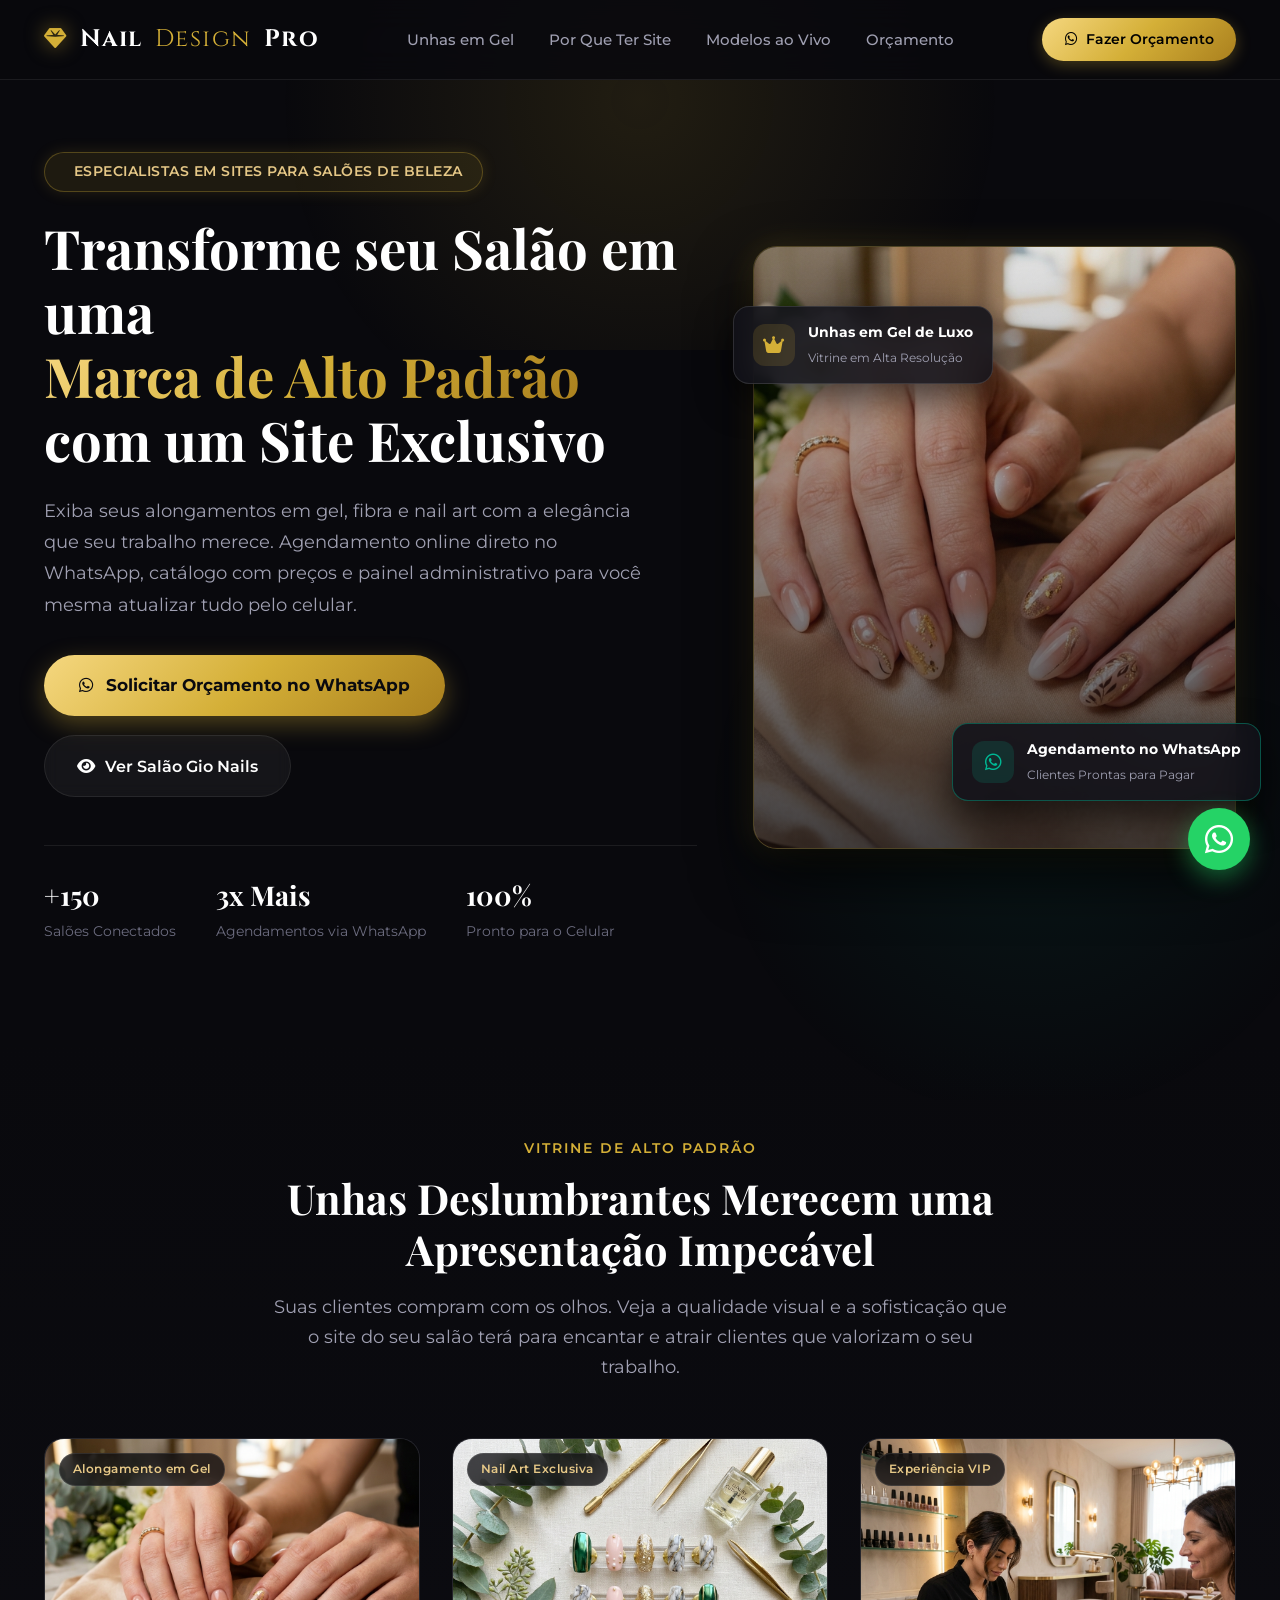
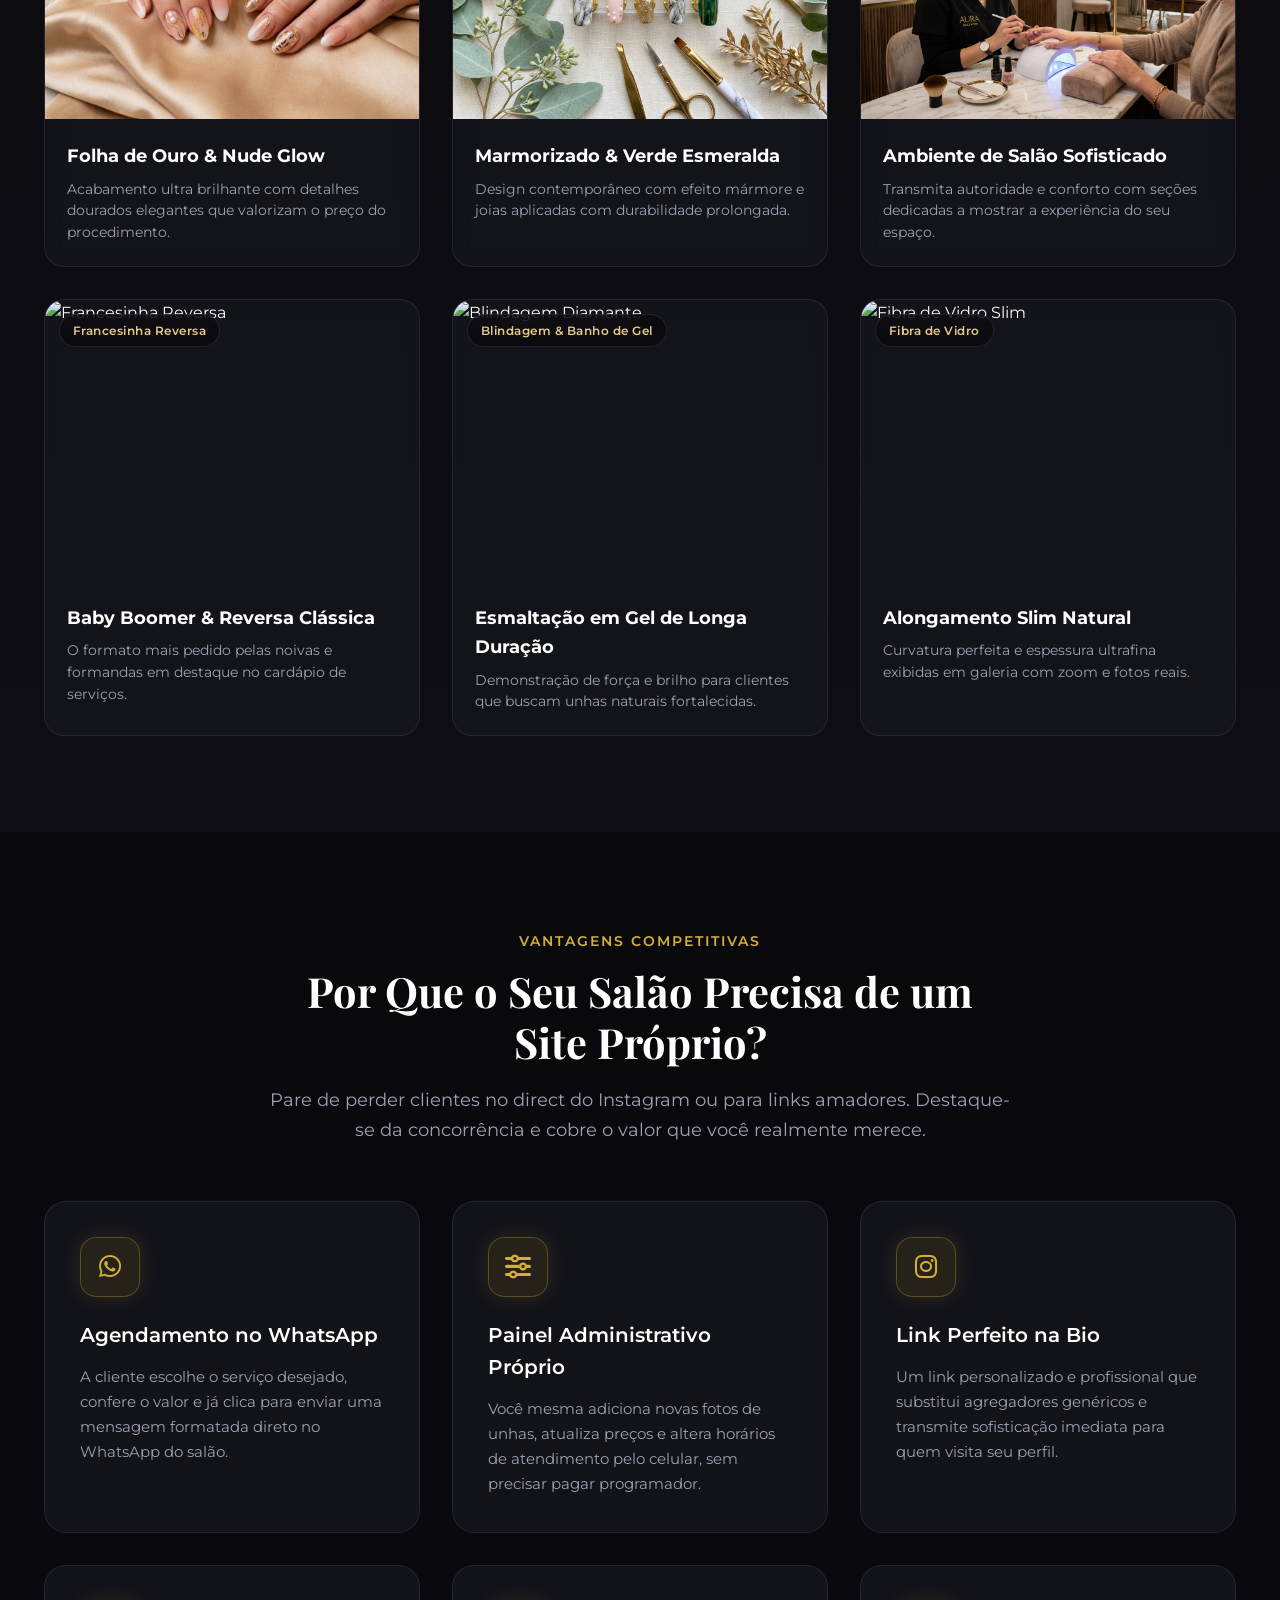
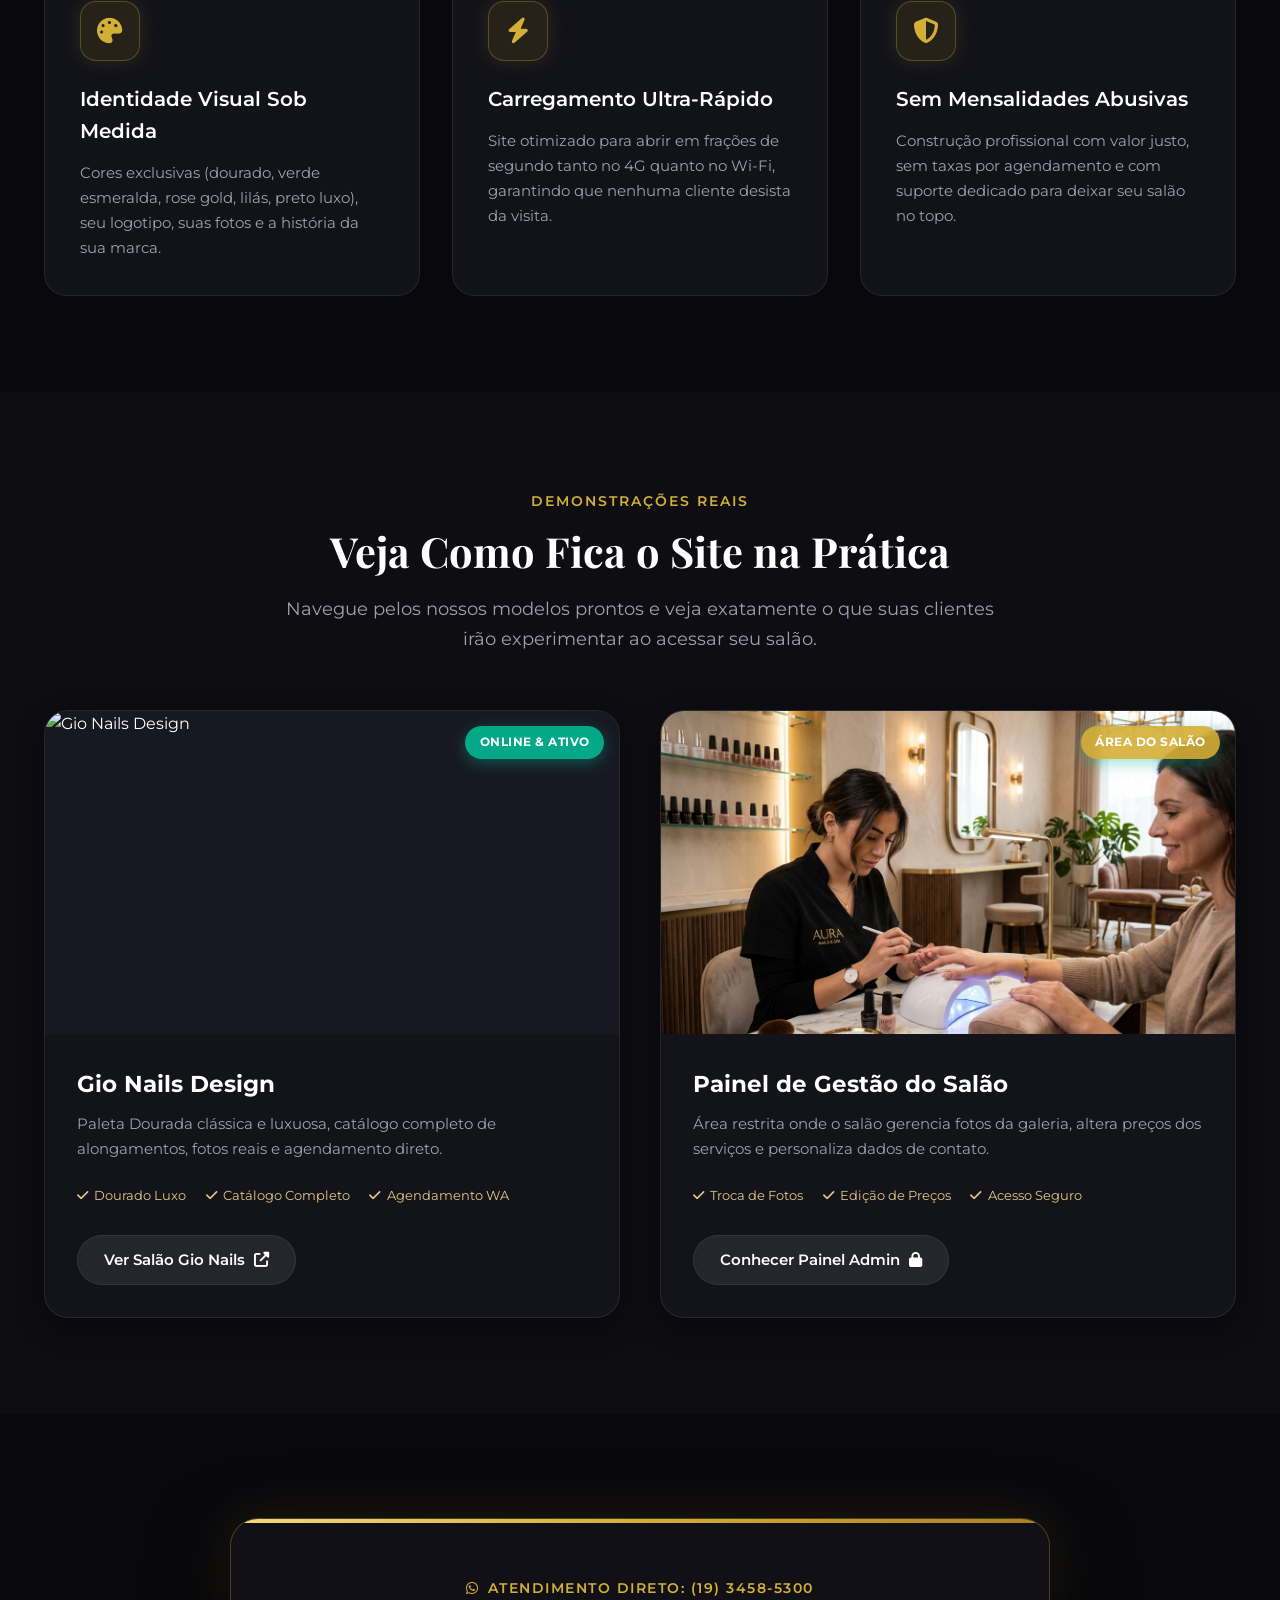
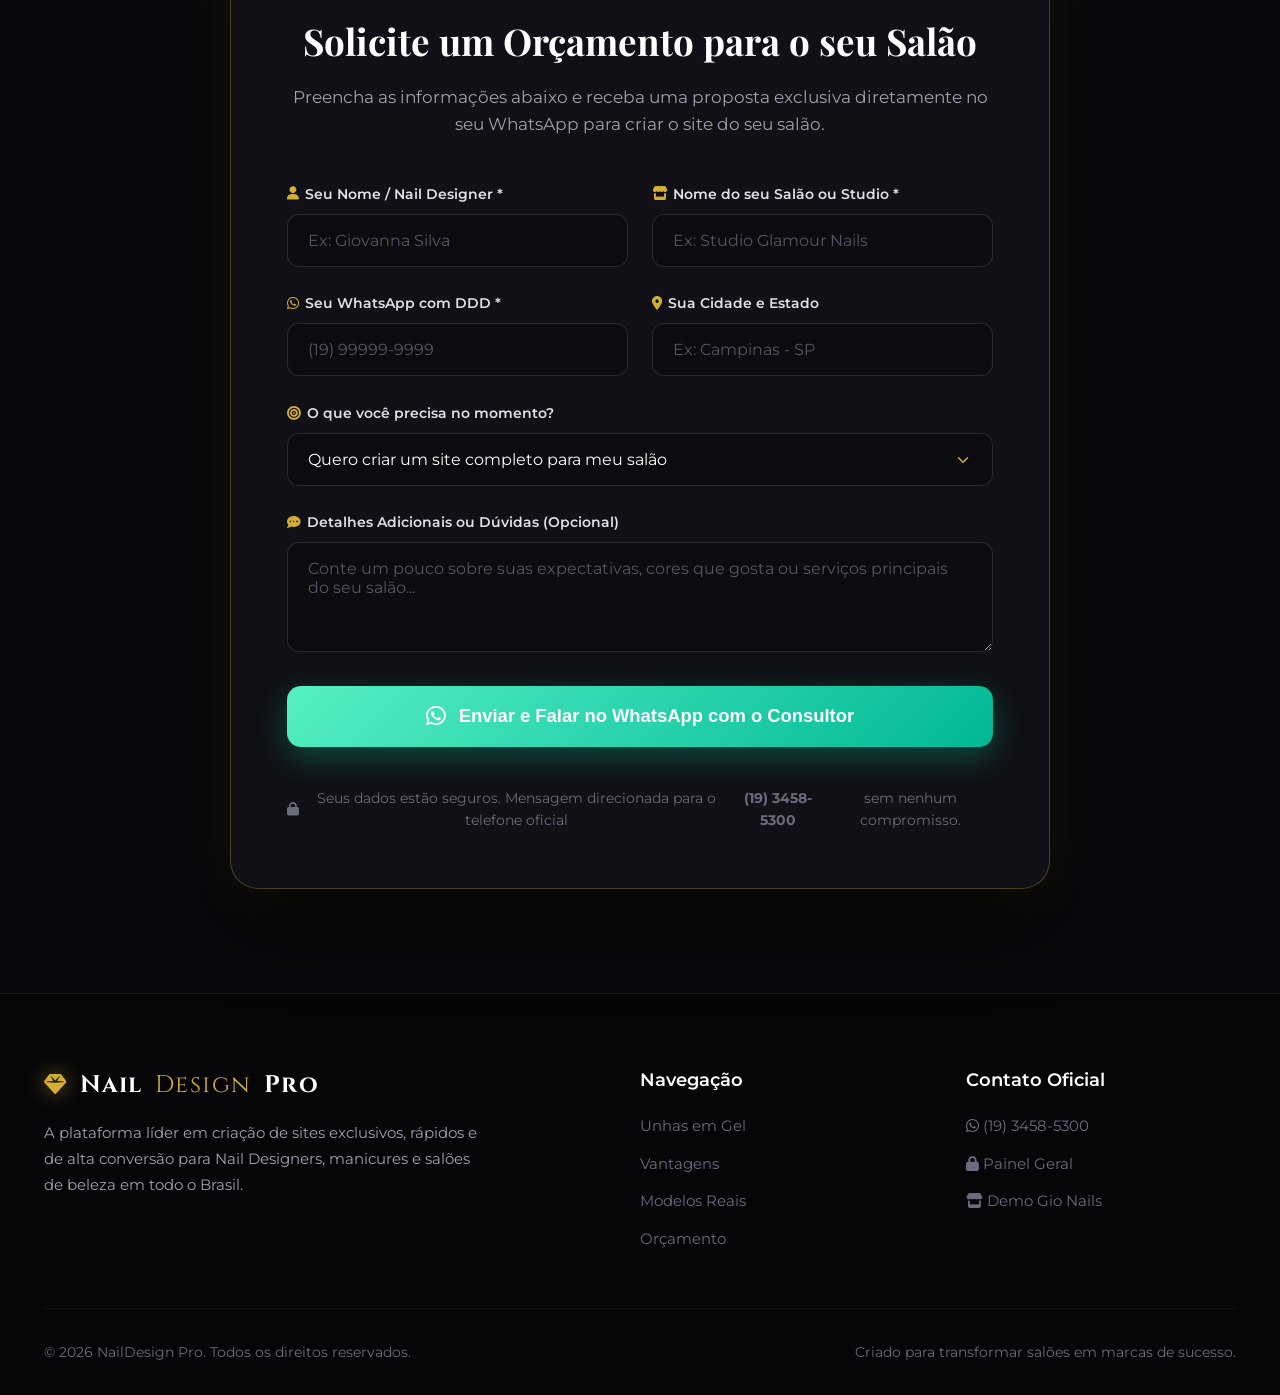
==== commit 771bcc46: "fix(landing): atualizar botoes de demonstracao para Ver Salao Gio Nails (/s/gionails)" ====
--- a/index.html
+++ b/index.html
@@ -64,8 +64,8 @@
                     <a href="#orcamento" class="btn-hero-primary">
                         <i class="fab fa-whatsapp"></i> Solicitar Orçamento no WhatsApp
                     </a>
-                    <a href="/s/bellanais" target="_blank" class="btn-hero-secondary">
-                        <i class="fas fa-eye"></i> Ver Salão Modelo ao Vivo
+                    <a href="/s/gionails" target="_blank" class="btn-hero-secondary">
+                        <i class="fas fa-eye"></i> Ver Salão Gio Nails
                     </a>
                 </div>
 
@@ -293,21 +293,21 @@
                 <!-- Demo 1 -->
                 <div class="demo-card">
                     <div class="demo-preview">
-                        <img src="assets/images/hero_gel_nails.jpg" alt="Studio Bella Nails">
+                        <img src="assets/images/f521b753-a874-42fb-b737-9d87aca2990c.jpg" alt="Gio Nails Design">
                         <span class="demo-badge">Online & Ativo</span>
                     </div>
                     <div class="demo-content">
-                        <h3 class="demo-title">Studio Bella Nails</h3>
+                        <h3 class="demo-title">Gio Nails Design</h3>
                         <p class="demo-desc">
-                            Paleta Verde Esmeralda moderna, catálogo completo de alongamentos, fotos reais e agendamento direto.
+                            Paleta Dourada clássica e luxuosa, catálogo completo de alongamentos, fotos reais e agendamento direto.
                         </p>
                         <div class="demo-features">
-                            <span><i class="fas fa-check"></i> Verde Esmeralda</span>
+                            <span><i class="fas fa-check"></i> Dourado Luxo</span>
                             <span><i class="fas fa-check"></i> Catálogo Completo</span>
                             <span><i class="fas fa-check"></i> Agendamento WA</span>
                         </div>
-                        <a href="/s/bellanais" target="_blank" class="btn-demo">
-                            Ver Salão Bella Nails <i class="fas fa-external-link-alt"></i>
+                        <a href="/s/gionails" target="_blank" class="btn-demo">
+                            Ver Salão Gio Nails <i class="fas fa-external-link-alt"></i>
                         </a>
                     </div>
                 </div>
@@ -440,7 +440,7 @@
                     <ul>
                         <li><a href="https://wa.me/551934585300" target="_blank"><i class="fab fa-whatsapp"></i> (19) 3458-5300</a></li>
                         <li><a href="/admin"><i class="fas fa-lock"></i> Painel Geral</a></li>
-                        <li><a href="/s/bellanais"><i class="fas fa-store"></i> Demo Bella Nails</a></li>
+                        <li><a href="/s/gionails"><i class="fas fa-store"></i> Demo Gio Nails</a></li>
                     </ul>
                 </div>
             </div>
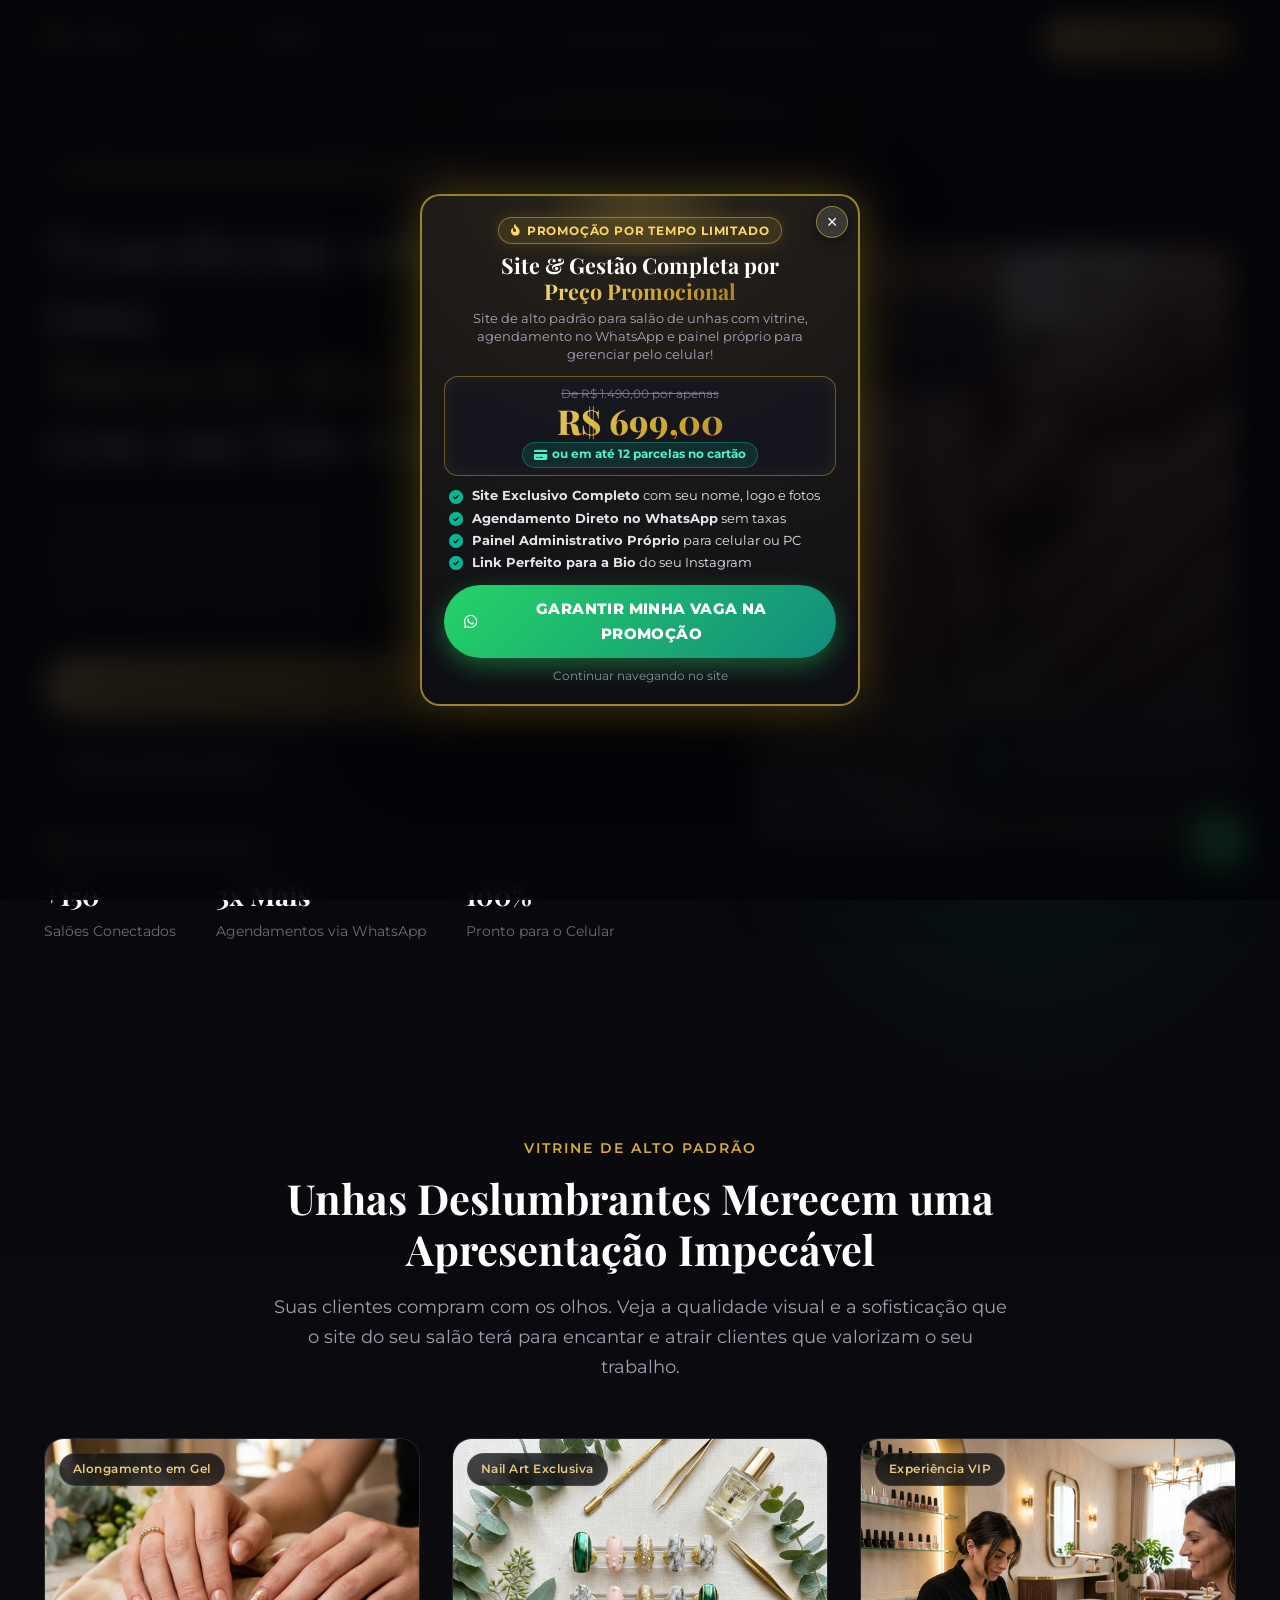
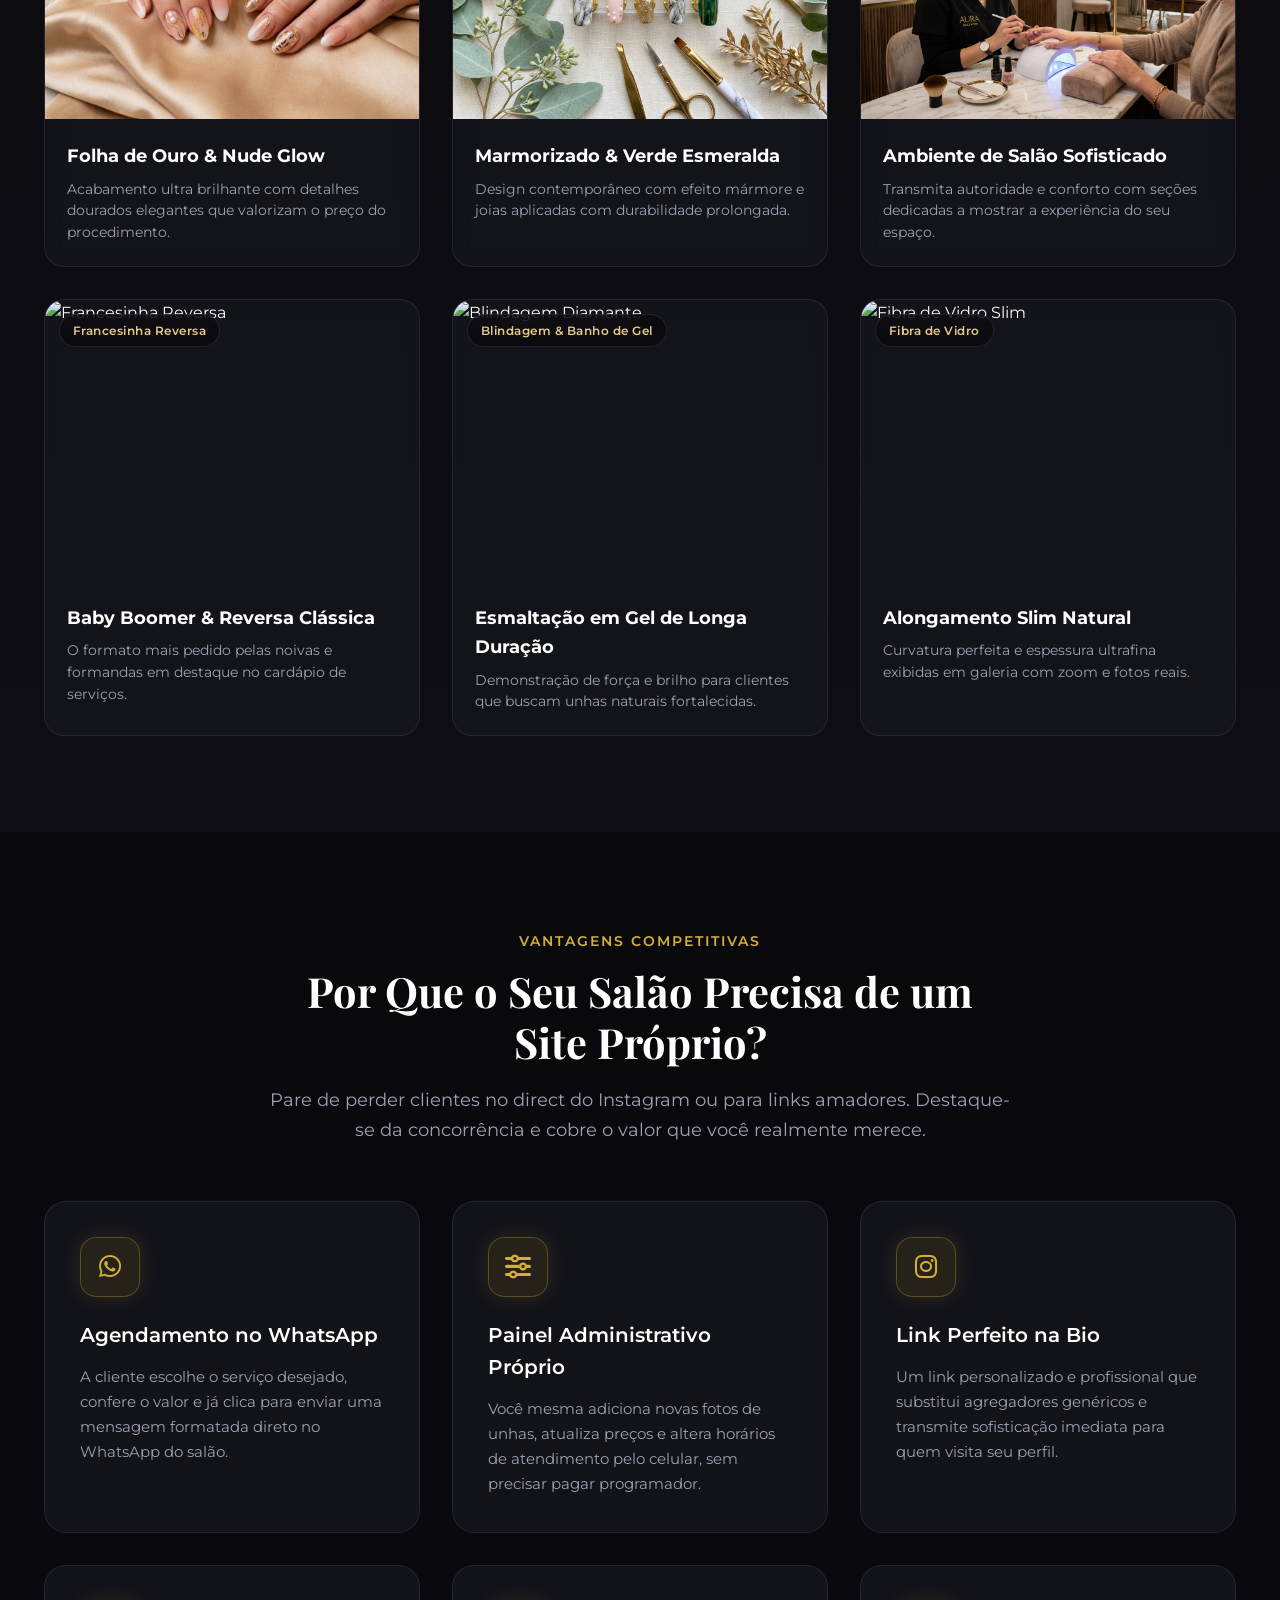
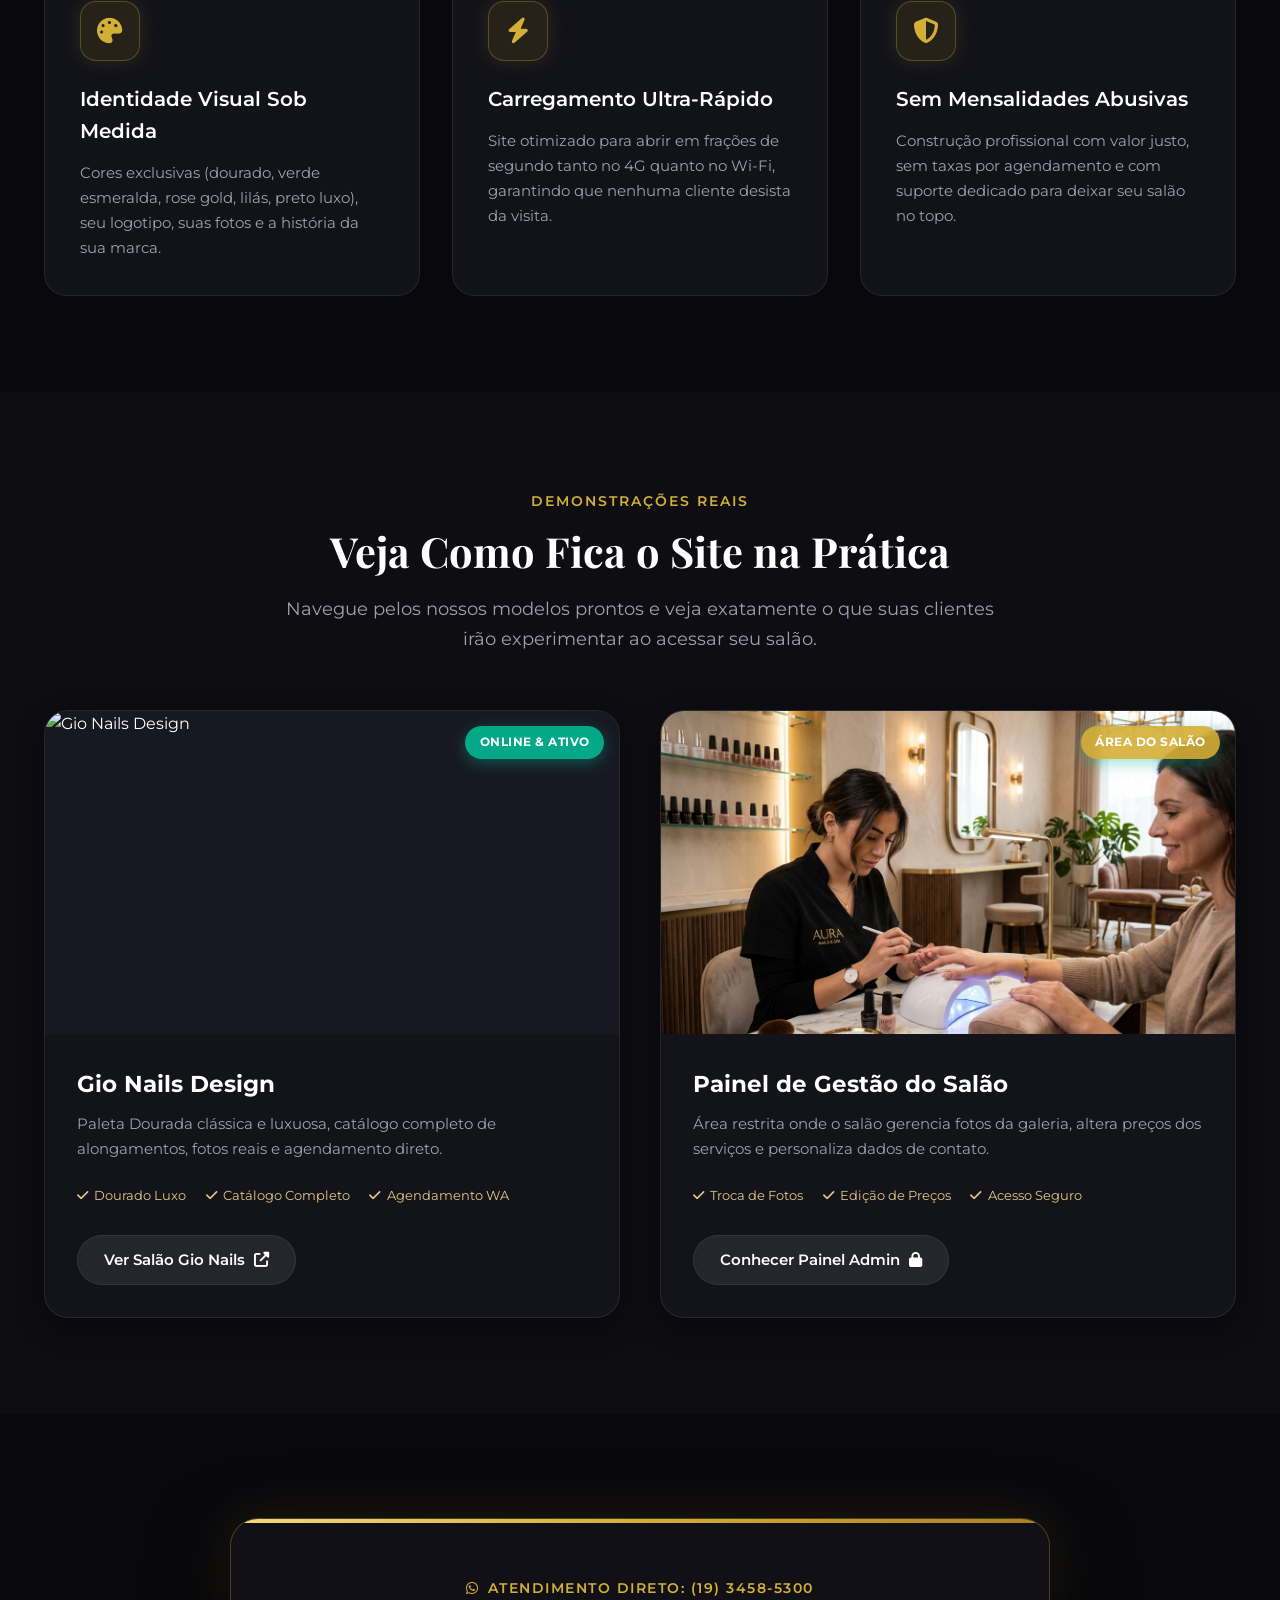
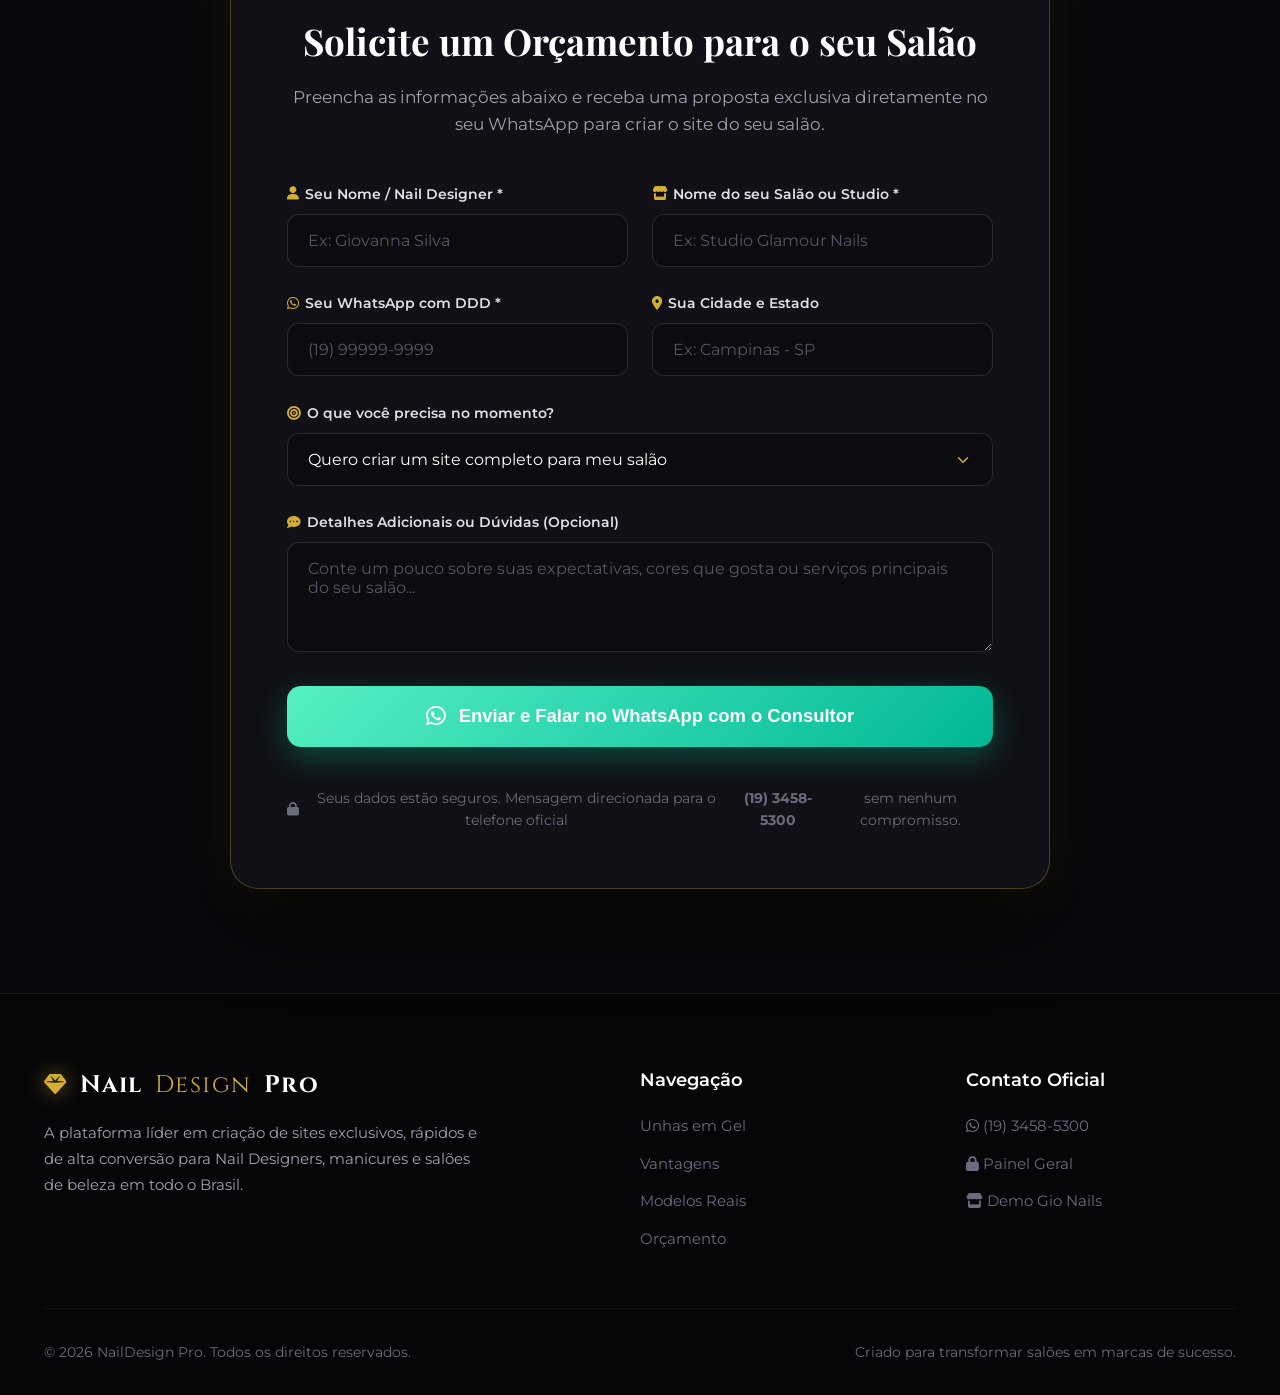
==== commit cd95c71b: "feat(landing): adicionar banner explosivo promocao R$ 699 em ate 12x compacto e responsivo" ====
--- a/index.html
+++ b/index.html
@@ -452,6 +452,66 @@
         </div>
     </footer>
 
+    <!-- Explosive Luxury Promo Banner Modal (R$ 699,00 em até 12x) -->
+    <div id="promoModal" class="promo-modal-overlay">
+        <div class="promo-modal-card">
+            <div class="promo-card-glow"></div>
+            <button type="button" class="promo-close-btn" id="promoCloseBtn" aria-label="Fechar promoção">&times;</button>
+            
+            <div class="promo-badge-ribbon">
+                <i class="fas fa-fire-alt"></i> Promoção por Tempo Limitado
+            </div>
+
+            <h2 class="promo-modal-title">
+                Site & Gestão Completa por <span class="gold-text">Preço Promocional</span>
+            </h2>
+
+            <p class="promo-modal-desc">
+                Site de alto padrão para salão de unhas com vitrine, agendamento no WhatsApp e painel próprio para gerenciar pelo celular!
+            </p>
+
+            <div class="promo-price-box">
+                <div class="promo-old-price">De R$ 1.490,00 por apenas</div>
+                <div class="promo-main-price">R$ 699,00</div>
+                <div class="promo-installments">
+                    <i class="fas fa-credit-card"></i> ou em até 12 parcelas no cartão
+                </div>
+            </div>
+
+            <div class="promo-features-list">
+                <div class="promo-feat-item">
+                    <i class="fas fa-check-circle"></i>
+                    <span><strong>Site Exclusivo Completo</strong> com seu nome, logo e fotos</span>
+                </div>
+                <div class="promo-feat-item">
+                    <i class="fas fa-check-circle"></i>
+                    <span><strong>Agendamento Direto no WhatsApp</strong> sem taxas</span>
+                </div>
+                <div class="promo-feat-item">
+                    <i class="fas fa-check-circle"></i>
+                    <span><strong>Painel Administrativo Próprio</strong> para celular ou PC</span>
+                </div>
+                <div class="promo-feat-item">
+                    <i class="fas fa-check-circle"></i>
+                    <span><strong>Link Perfeito para a Bio</strong> do seu Instagram</span>
+                </div>
+            </div>
+
+            <a href="https://wa.me/551934585300?text=Ol%C3%A1!%20Quero%20aproveitar%20a%20promo%C3%A7%C3%A3o%20limitada%20de%20R$%20699,00%20(em%20at%C3%A9%2012x)%20para%20o%20site%20e%20gerenciamento%20do%20meu%20sal%C3%A3o!"
+                target="_blank" class="btn-promo-action" id="promoWhatsappBtn">
+                <i class="fab fa-whatsapp"></i> GARANTIR MINHA VAGA NA PROMOÇÃO
+            </a>
+
+            <span class="promo-footer-link" id="promoDismissLink">Continuar navegando no site</span>
+        </div>
+    </div>
+
+    <!-- Floating Promo Trigger Pill -->
+    <div class="floating-promo-pill" id="promoPillTrigger" title="Ver Oferta Limitada">
+        <i class="fas fa-tags"></i>
+        <span>Promoção: <strong class="price-tag">R$ 699</strong> (até 12x)</span>
+    </div>
+
     <!-- Scripts -->
     <script src="assets/js/landing.js"></script>
 </body>
--- a/assets/css/landing.css
+++ b/assets/css/landing.css
@@ -1035,3 +1035,360 @@
         font-size: 1.8rem;
     }
 }
+
+/* ==========================================================================
+   Explosive Luxury Promo Banner Modal (R$ 699,00 em até 12x)
+   Ultra-Compacto & 100% Visível em qualquer tela (viewport >= 480px de altura)
+   ========================================================================== */
+.promo-modal-overlay {
+    position: fixed;
+    top: 0;
+    left: 0;
+    width: 100vw;
+    height: 100vh;
+    background: rgba(4, 4, 8, 0.88);
+    backdrop-filter: blur(14px);
+    -webkit-backdrop-filter: blur(14px);
+    z-index: 99999999;
+    display: flex;
+    align-items: center;
+    justify-content: center;
+    padding: 0.6rem;
+    overflow-y: auto;
+    opacity: 0;
+    visibility: hidden;
+    transition: opacity 0.35s ease, visibility 0.35s ease;
+}
+
+.promo-modal-overlay.active {
+    opacity: 1;
+    visibility: visible;
+}
+
+.promo-modal-card {
+    position: relative;
+    max-width: 440px;
+    width: 100%;
+    max-height: 96vh;
+    overflow-y: auto;
+    box-sizing: border-box;
+    background: #0f0f16;
+    background: radial-gradient(circle at 50% -10%, #29241b 0%, #0d0d13 100%);
+    border: 2px solid rgba(212, 175, 55, 0.7);
+    border-radius: 20px;
+    padding: 1.25rem 1.4rem 1rem;
+    box-shadow: 0 0 50px rgba(212, 175, 55, 0.35), 0 25px 80px rgba(0, 0, 0, 0.95);
+    text-align: center;
+    transform: scale(0.2) rotate(-6deg);
+    opacity: 0;
+    filter: blur(12px);
+    transition: transform 0.6s cubic-bezier(0.34, 1.56, 0.64, 1), opacity 0.4s ease, filter 0.4s ease;
+    margin: auto;
+}
+
+/* Custom scrollbar for card */
+.promo-modal-card::-webkit-scrollbar {
+    width: 4px;
+}
+.promo-modal-card::-webkit-scrollbar-thumb {
+    background: rgba(212, 175, 55, 0.4);
+    border-radius: 4px;
+}
+
+.promo-modal-overlay.active .promo-modal-card {
+    transform: scale(1) rotate(0deg);
+    opacity: 1;
+    filter: blur(0px);
+    animation: promoCardPop 0.65s cubic-bezier(0.34, 1.56, 0.64, 1) forwards;
+}
+
+@keyframes promoCardPop {
+    0% {
+        transform: scale(0.18) translateY(40px) rotate(-8deg);
+        opacity: 0;
+        filter: blur(15px);
+    }
+    70% {
+        transform: scale(1.05) translateY(-6px) rotate(1.2deg);
+        opacity: 1;
+        filter: blur(0px);
+    }
+    100% {
+        transform: scale(1) translateY(0) rotate(0deg);
+        opacity: 1;
+    }
+}
+
+/* Modal Inner Aesthetics */
+.promo-card-glow {
+    position: absolute;
+    top: -100px;
+    left: 50%;
+    transform: translateX(-50%);
+    width: 240px;
+    height: 160px;
+    background: radial-gradient(circle, rgba(212, 175, 55, 0.25) 0%, transparent 70%);
+    pointer-events: none;
+}
+
+.promo-close-btn {
+    position: absolute;
+    top: 10px;
+    right: 10px;
+    background: rgba(255, 255, 255, 0.12);
+    border: 1.5px solid rgba(212, 175, 55, 0.6);
+    color: #ffffff;
+    width: 32px;
+    height: 32px;
+    border-radius: 50%;
+    display: flex;
+    align-items: center;
+    justify-content: center;
+    font-size: 1.15rem;
+    cursor: pointer;
+    transition: var(--transition);
+    z-index: 20;
+    box-shadow: 0 4px 15px rgba(0, 0, 0, 0.5);
+    line-height: 1;
+}
+
+.promo-close-btn:hover {
+    background: #e74c3c;
+    border-color: #e74c3c;
+    color: #fff;
+    transform: rotate(90deg) scale(1.12);
+}
+
+.promo-badge-ribbon {
+    display: inline-flex;
+    align-items: center;
+    gap: 0.4rem;
+    background: rgba(212, 175, 55, 0.15);
+    border: 1px solid rgba(212, 175, 55, 0.5);
+    color: #ffd768;
+    padding: 0.22rem 0.75rem;
+    border-radius: 999px;
+    font-size: 0.72rem;
+    font-weight: 700;
+    letter-spacing: 0.8px;
+    text-transform: uppercase;
+    margin-bottom: 0.45rem;
+    box-shadow: 0 0 15px rgba(212, 175, 55, 0.2);
+    animation: ribbonPulse 2s infinite ease-in-out;
+}
+
+@keyframes ribbonPulse {
+    0%, 100% {
+        transform: scale(1);
+        box-shadow: 0 0 12px rgba(212, 175, 55, 0.2);
+    }
+    50% {
+        transform: scale(1.04);
+        box-shadow: 0 0 25px rgba(212, 175, 55, 0.45);
+    }
+}
+
+.promo-modal-title {
+    font-family: var(--font-heading);
+    font-size: 1.35rem;
+    line-height: 1.22;
+    color: #ffffff;
+    margin-bottom: 0.35rem;
+    font-weight: 700;
+}
+
+.promo-modal-title .gold-text {
+    background: var(--gold-gradient);
+    -webkit-background-clip: text;
+    -webkit-text-fill-color: transparent;
+    display: inline-block;
+}
+
+.promo-modal-desc {
+    color: #a6a6b8;
+    font-size: 0.8rem;
+    line-height: 1.4;
+    margin-bottom: 0.75rem;
+    max-width: 390px;
+    margin-left: auto;
+    margin-right: auto;
+}
+
+/* Price Display Box */
+.promo-price-box {
+    background: rgba(22, 22, 32, 0.8);
+    border: 1.5px solid rgba(212, 175, 55, 0.45);
+    border-radius: 14px;
+    padding: 0.45rem 1rem;
+    margin-bottom: 0.75rem;
+    box-shadow: inset 0 0 20px rgba(212, 175, 55, 0.08);
+}
+
+.promo-old-price {
+    font-size: 0.76rem;
+    color: #7a7a8f;
+    text-decoration: line-through;
+    margin-bottom: 0;
+}
+
+.promo-main-price {
+    font-size: 2.15rem;
+    font-weight: 800;
+    font-family: var(--font-heading);
+    background: var(--gold-gradient);
+    -webkit-background-clip: text;
+    -webkit-text-fill-color: transparent;
+    line-height: 1.05;
+    margin-bottom: 0.1rem;
+}
+
+.promo-installments {
+    display: inline-flex;
+    align-items: center;
+    gap: 0.35rem;
+    background: rgba(0, 184, 148, 0.15);
+    border: 1px solid rgba(0, 184, 148, 0.4);
+    color: #55efc4;
+    padding: 0.18rem 0.65rem;
+    border-radius: 999px;
+    font-size: 0.74rem;
+    font-weight: 700;
+}
+
+/* Feature Checkmarks */
+.promo-features-list {
+    display: flex;
+    flex-direction: column;
+    gap: 0.35rem;
+    text-align: left;
+    margin-bottom: 0.85rem;
+    padding: 0 0.3rem;
+}
+
+.promo-feat-item {
+    display: flex;
+    align-items: center;
+    gap: 0.55rem;
+    font-size: 0.8rem;
+    color: #e4e4ee;
+    line-height: 1.3;
+}
+
+.promo-feat-item i {
+    color: #00b894;
+    font-size: 0.88rem;
+    flex-shrink: 0;
+}
+
+/* CTA Action */
+.btn-promo-action {
+    display: flex;
+    align-items: center;
+    justify-content: center;
+    gap: 0.6rem;
+    width: 100%;
+    padding: 0.75rem 1.2rem;
+    background: linear-gradient(135deg, #25d366 0%, #128c7e 100%);
+    color: #ffffff;
+    font-size: 0.95rem;
+    font-weight: 800;
+    border-radius: 999px;
+    border: none;
+    box-shadow: 0 8px 25px rgba(37, 211, 102, 0.4);
+    transition: var(--transition);
+    cursor: pointer;
+    text-decoration: none;
+    letter-spacing: 0.4px;
+}
+
+.btn-promo-action:hover {
+    transform: translateY(-2px) scale(1.02);
+    box-shadow: 0 12px 30px rgba(37, 211, 102, 0.6);
+    color: #ffffff;
+}
+
+.promo-footer-link {
+    margin-top: 0.5rem;
+    display: inline-flex;
+    align-items: center;
+    gap: 0.35rem;
+    color: #8b8ba0;
+    font-size: 0.78rem;
+    cursor: pointer;
+    transition: var(--transition);
+}
+
+.promo-footer-link:hover {
+    color: #ffffff;
+    text-decoration: underline;
+}
+
+/* Floating Promo Trigger Pill (in bottom left) */
+.floating-promo-pill {
+    position: fixed;
+    bottom: 30px;
+    left: 30px;
+    background: rgba(18, 18, 25, 0.95);
+    backdrop-filter: blur(12px);
+    border: 1.5px solid rgba(212, 175, 55, 0.6);
+    box-shadow: 0 8px 30px rgba(0, 0, 0, 0.7), 0 0 20px rgba(212, 175, 55, 0.25);
+    padding: 0.65rem 1.1rem;
+    border-radius: 999px;
+    display: flex;
+    align-items: center;
+    gap: 0.65rem;
+    z-index: 9998;
+    cursor: pointer;
+    transition: var(--transition);
+    animation: pillFloat 3s infinite alternate ease-in-out;
+}
+
+.floating-promo-pill:hover {
+    transform: translateY(-3px) scale(1.03);
+    box-shadow: 0 12px 35px rgba(212, 175, 55, 0.45);
+}
+
+.floating-promo-pill i {
+    color: #ffd768;
+    font-size: 1.1rem;
+}
+
+.floating-promo-pill span {
+    font-size: 0.82rem;
+    font-weight: 700;
+    color: #fff;
+}
+
+.floating-promo-pill .price-tag {
+    color: var(--gold-glow);
+    font-weight: 800;
+}
+
+@keyframes pillFloat {
+    0% { transform: translateY(0); }
+    100% { transform: translateY(-8px); }
+}
+
+@media (max-width: 600px) {
+    .promo-modal-card {
+        padding: 1.2rem 1rem 0.9rem;
+        max-width: 95%;
+    }
+    .promo-modal-title {
+        font-size: 1.25rem;
+    }
+    .promo-main-price {
+        font-size: 1.95rem;
+    }
+    .btn-promo-action {
+        font-size: 0.88rem;
+        padding: 0.7rem 0.9rem;
+    }
+    .floating-promo-pill {
+        bottom: 95px;
+        left: 20px;
+        padding: 0.55rem 0.9rem;
+    }
+}
+
+
